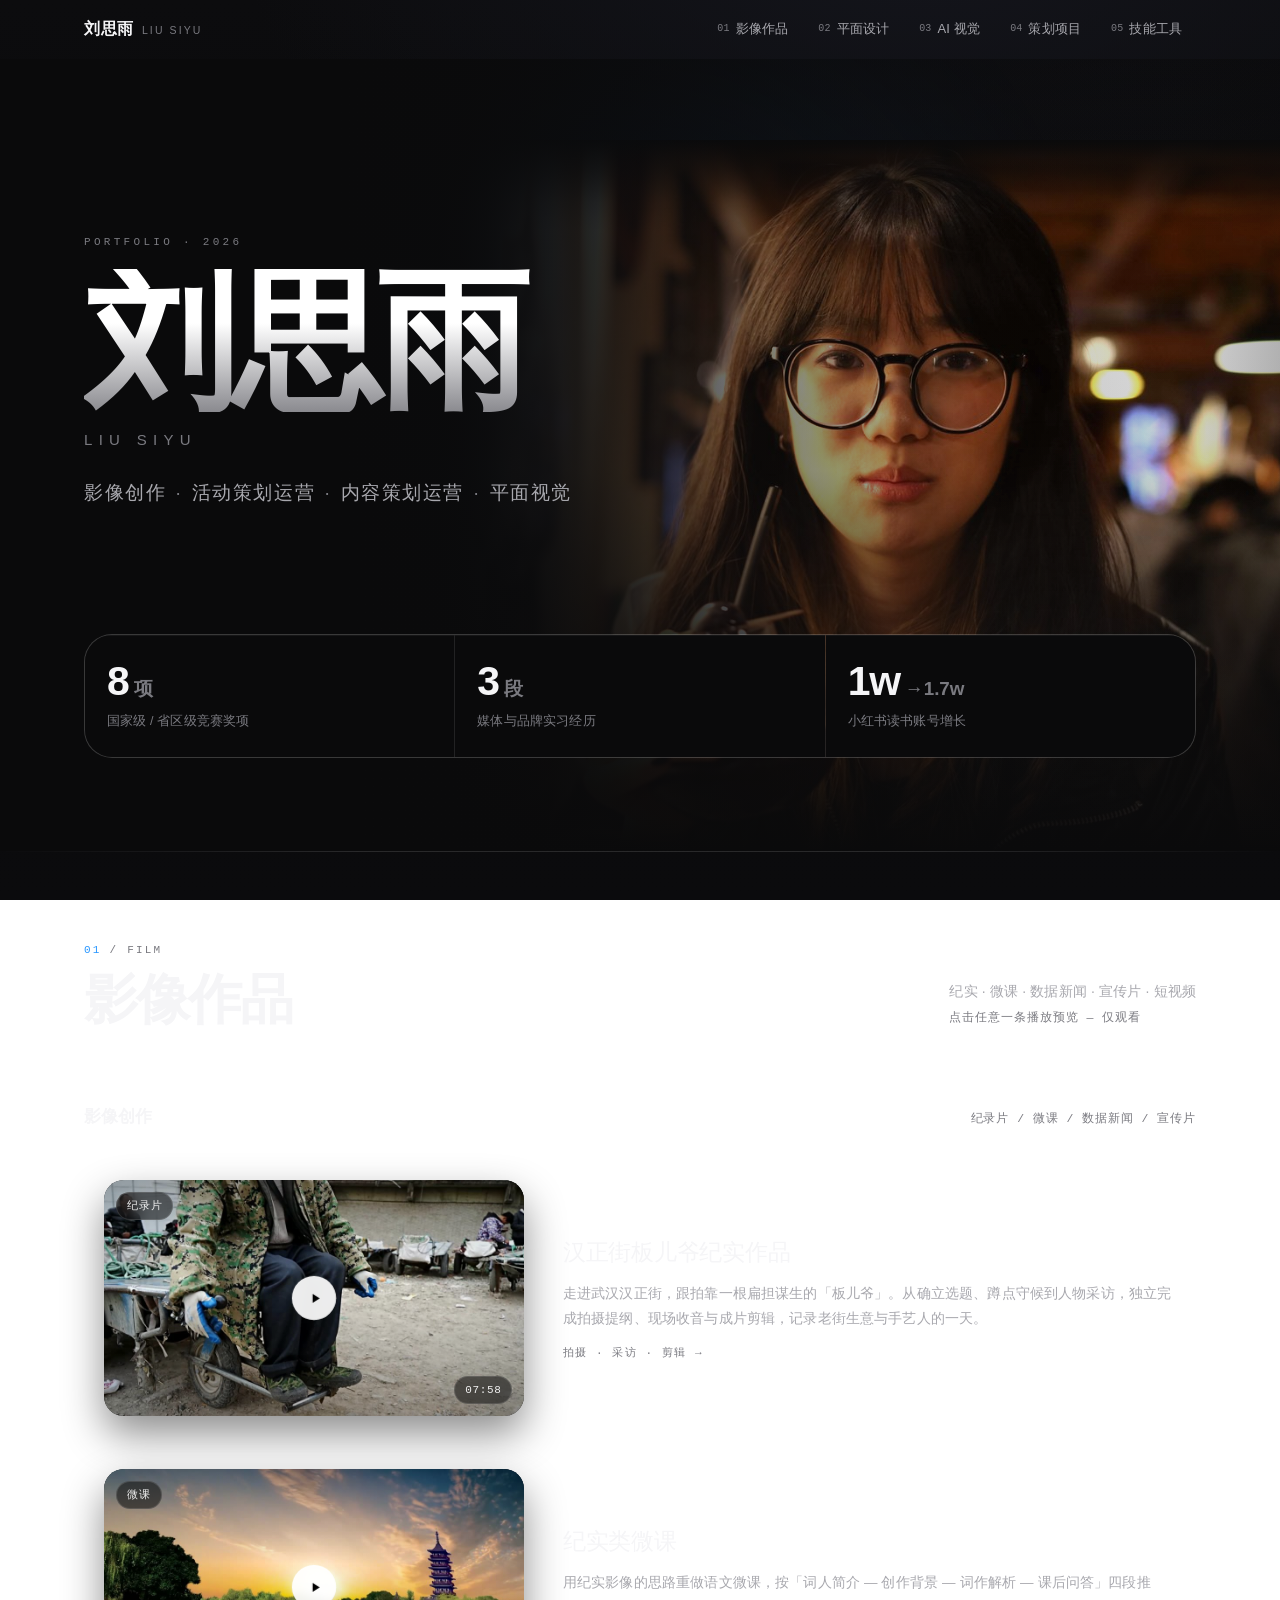
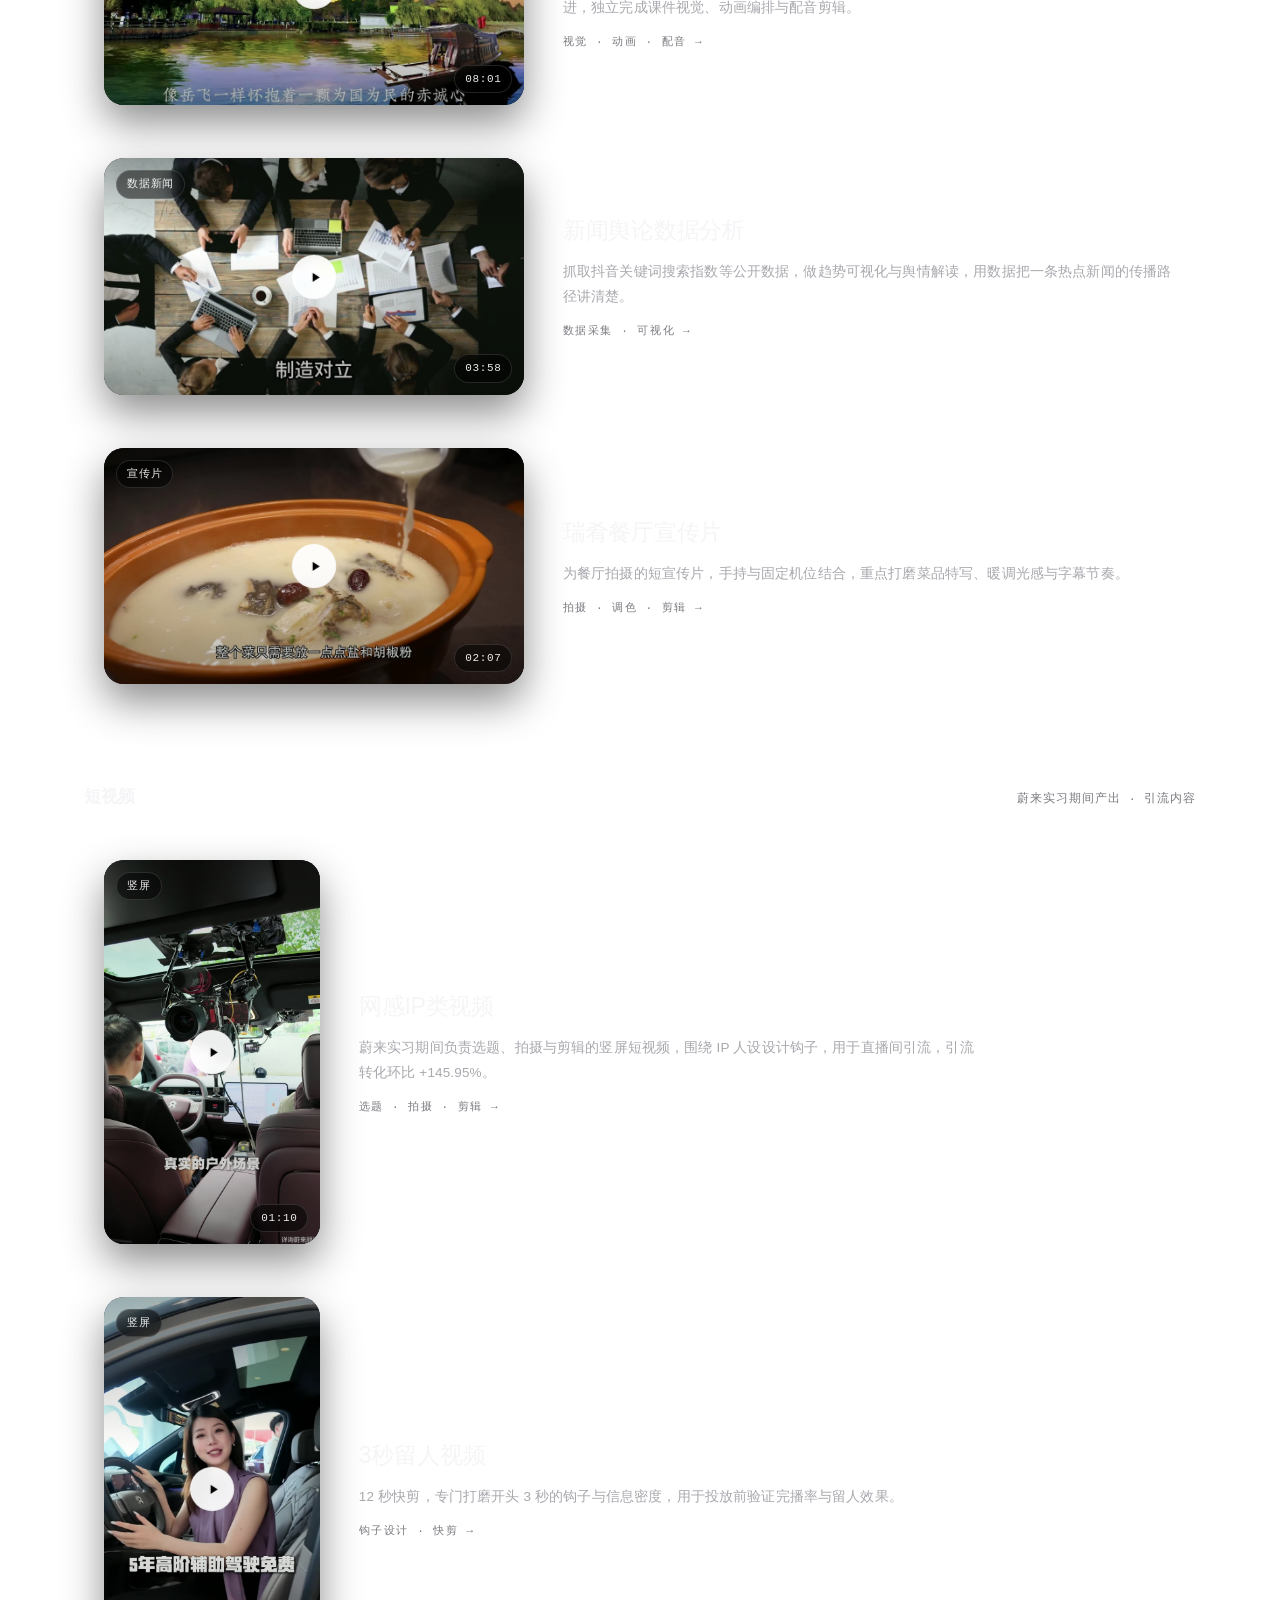
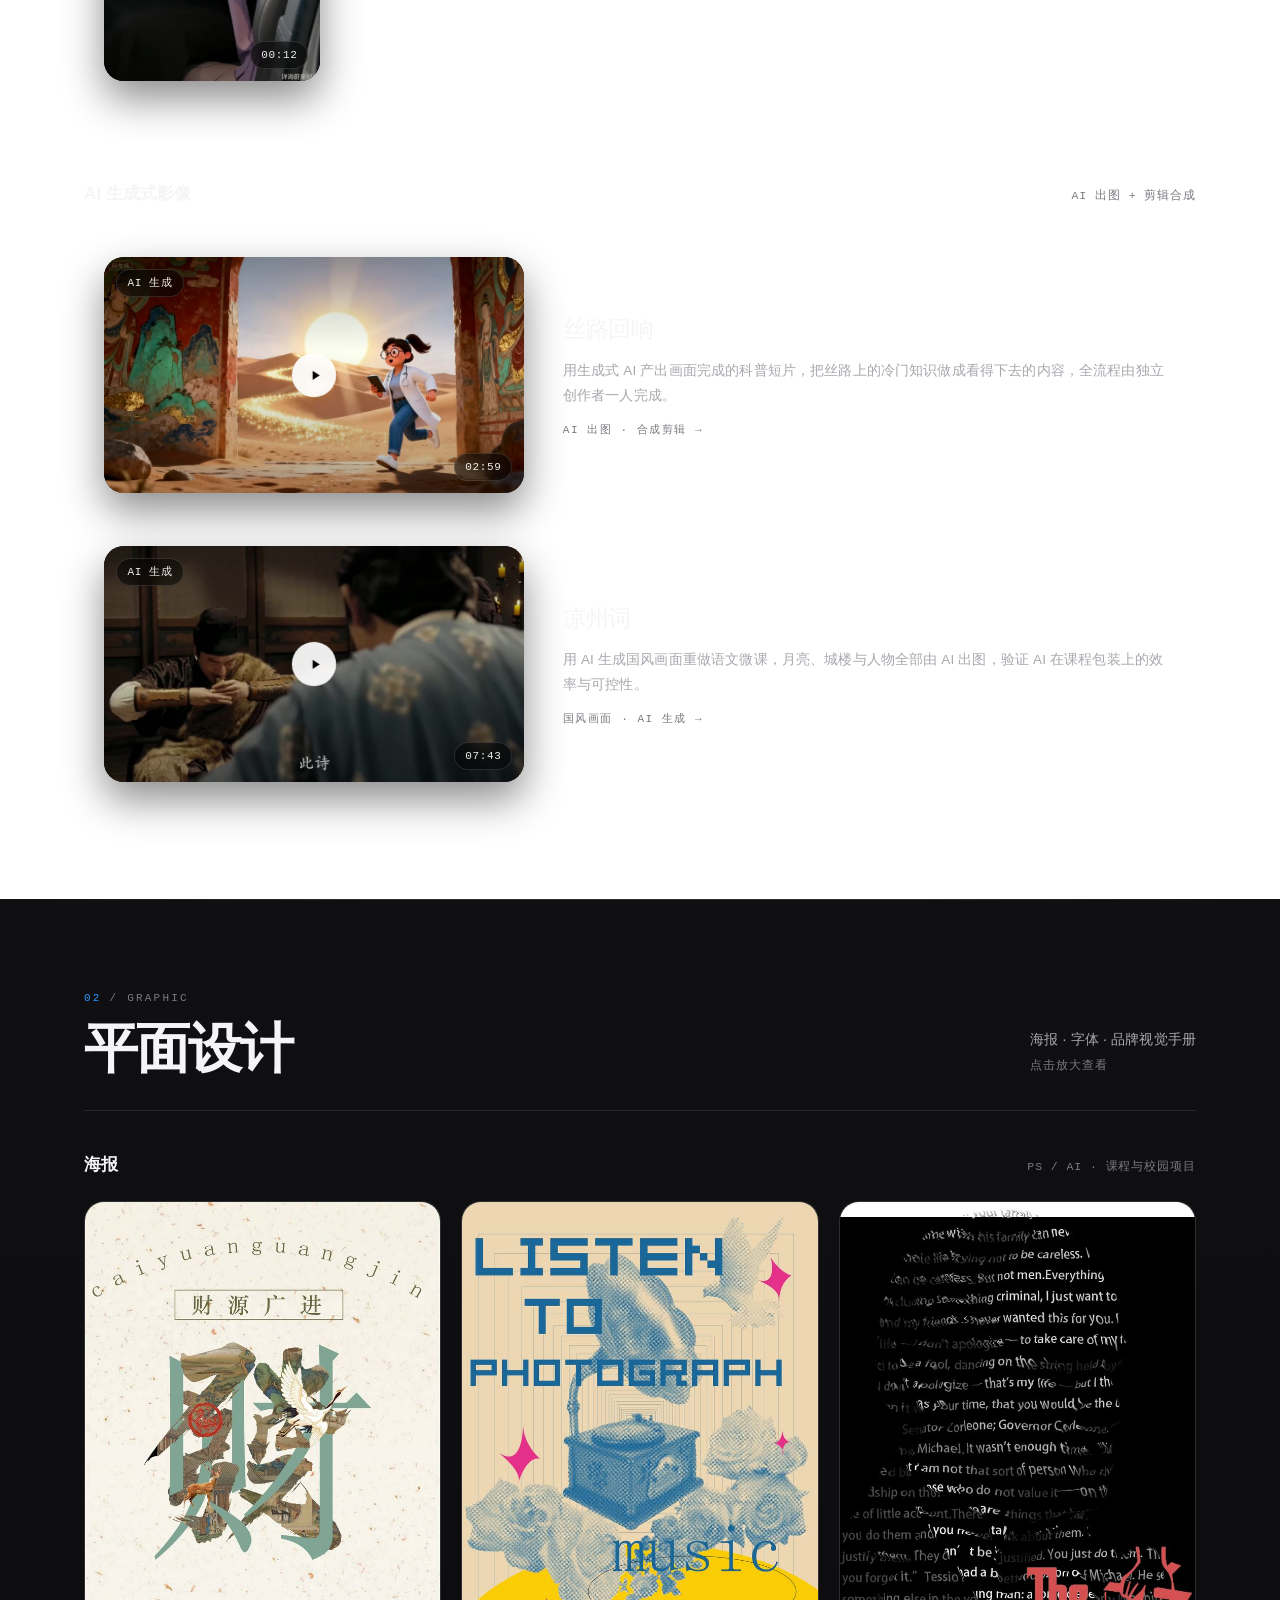
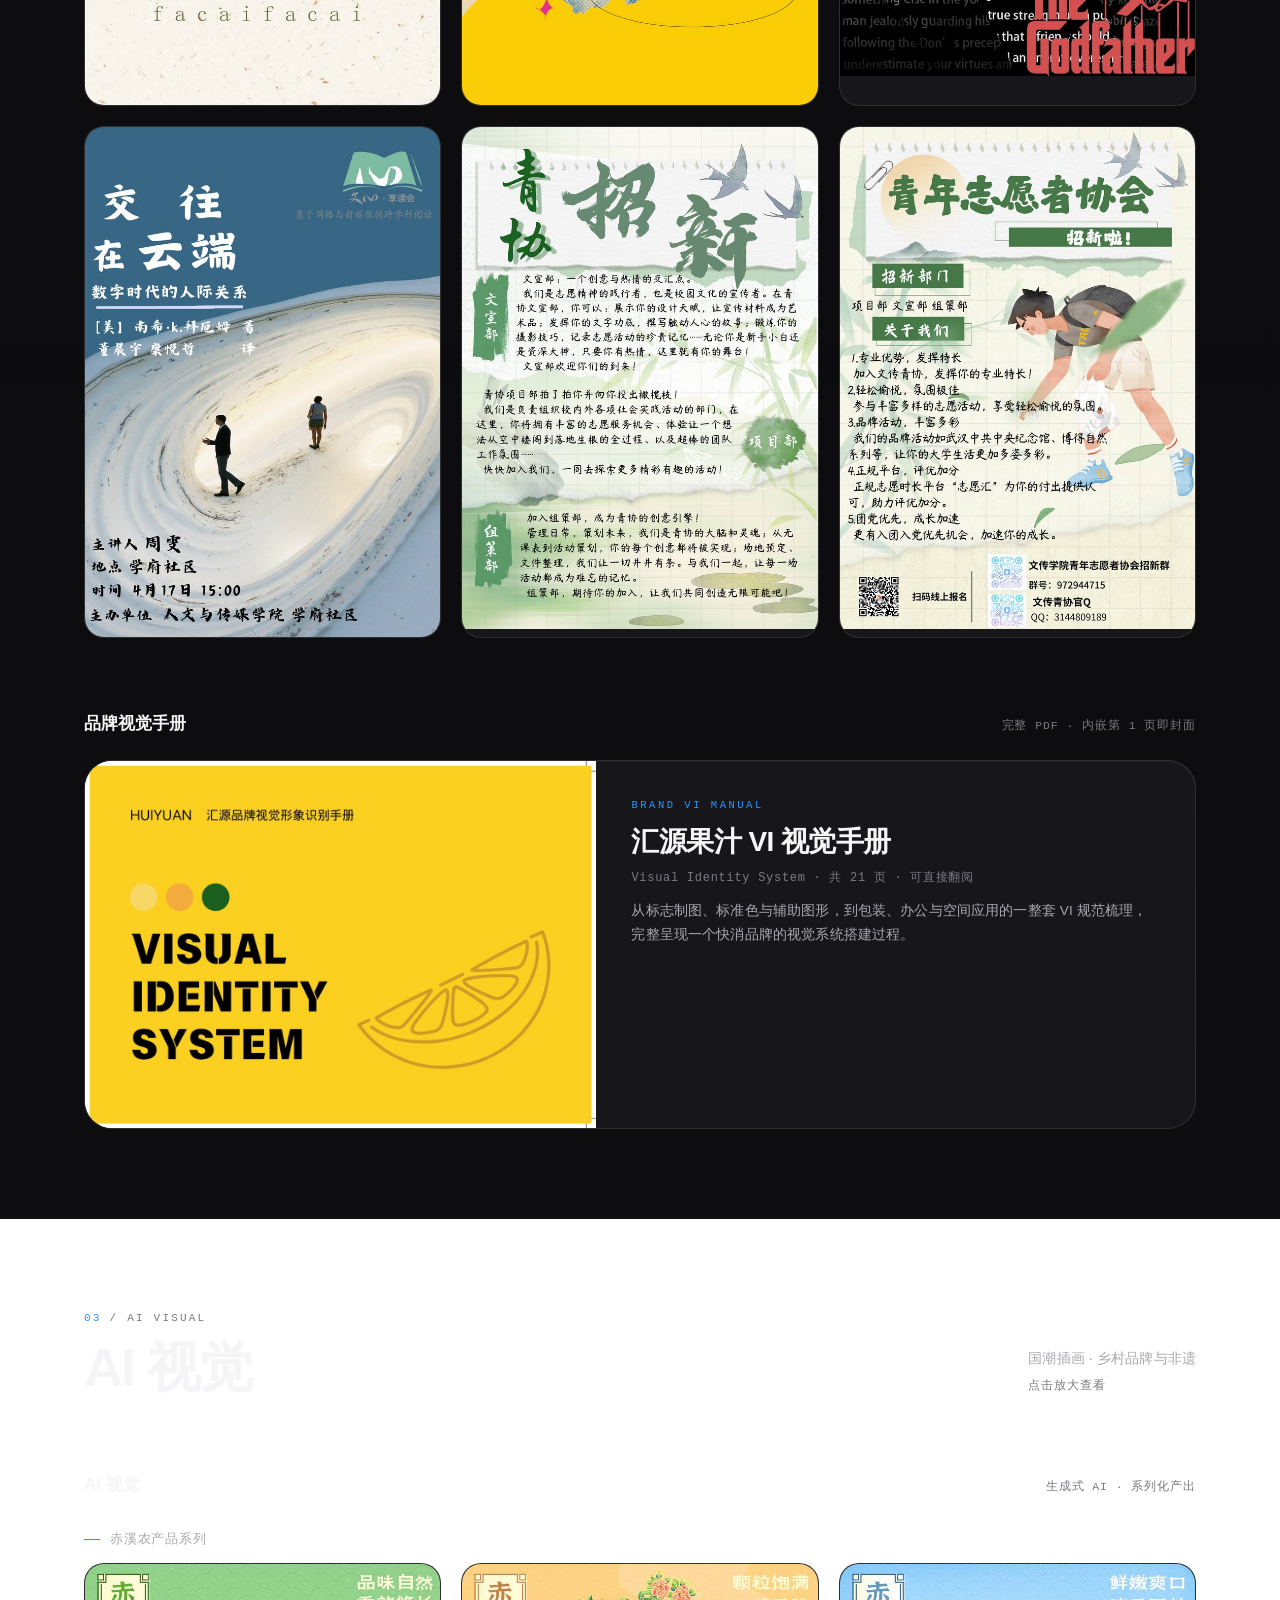
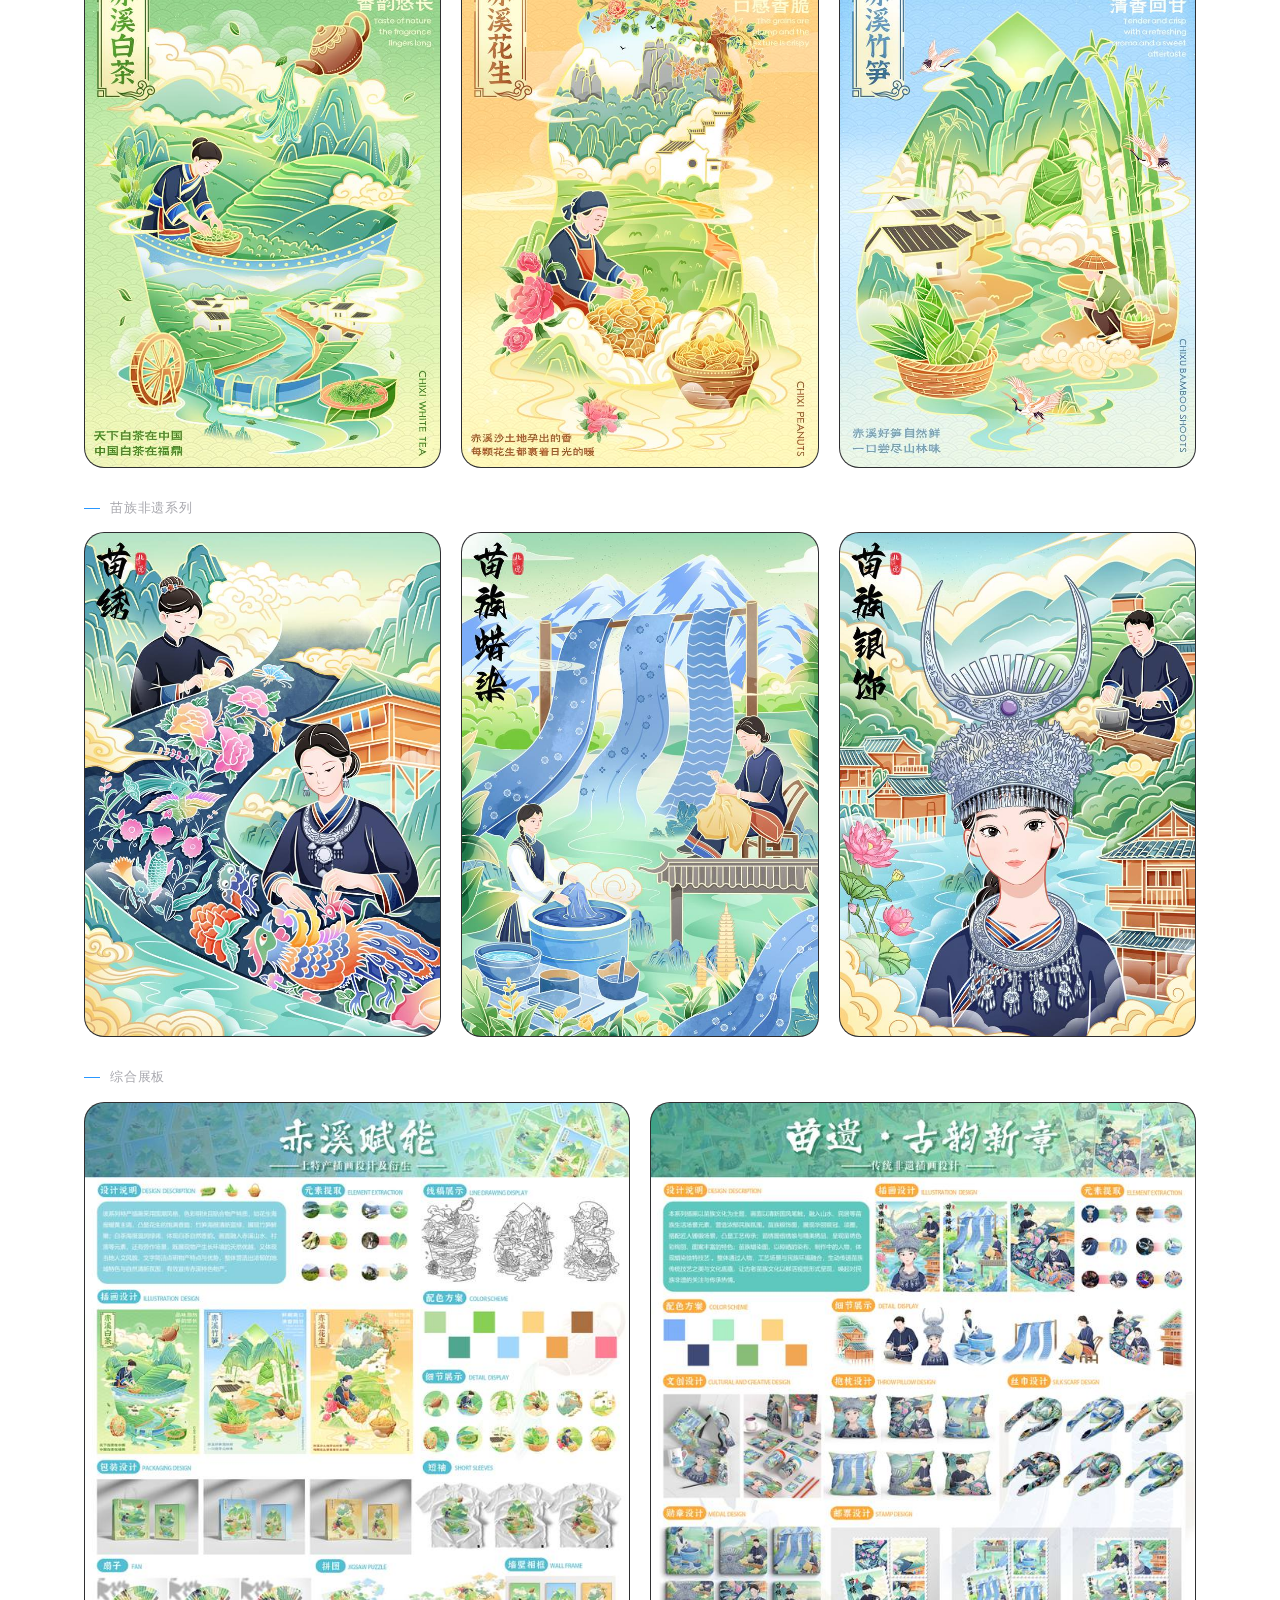
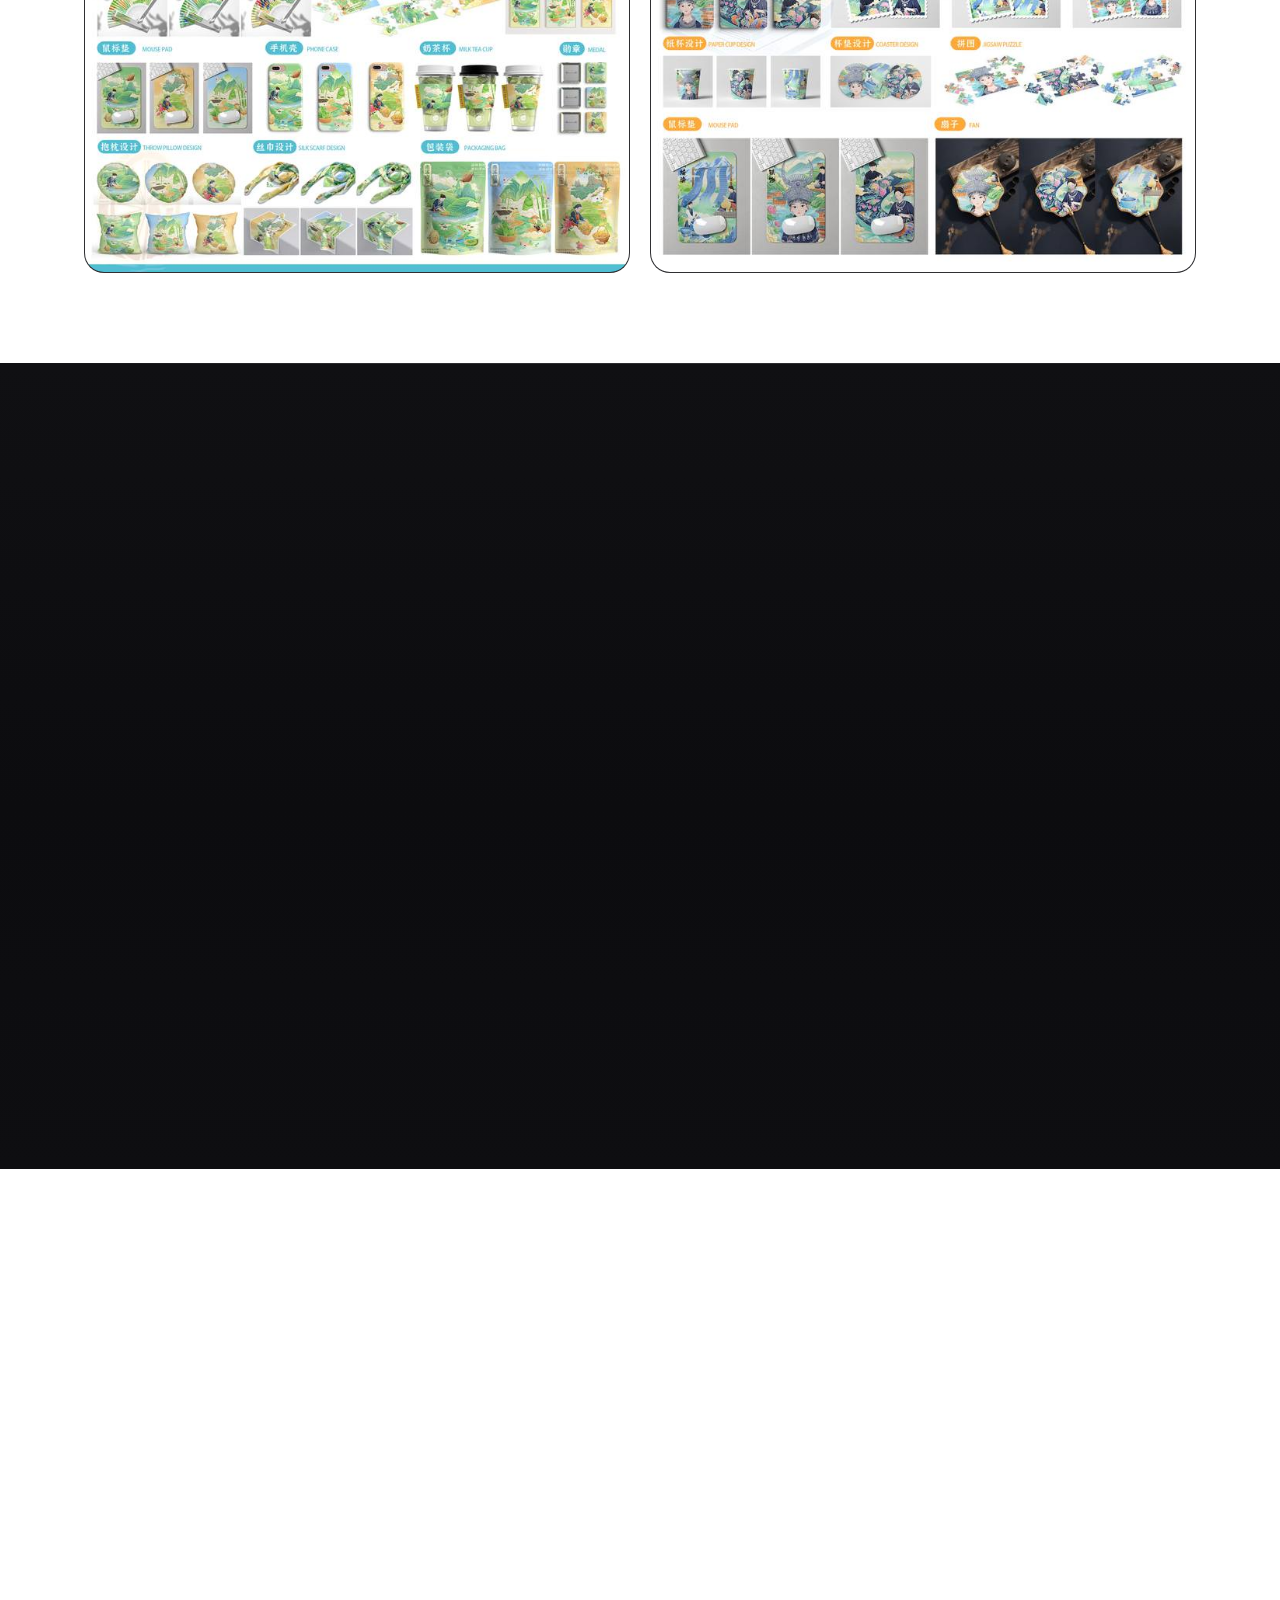
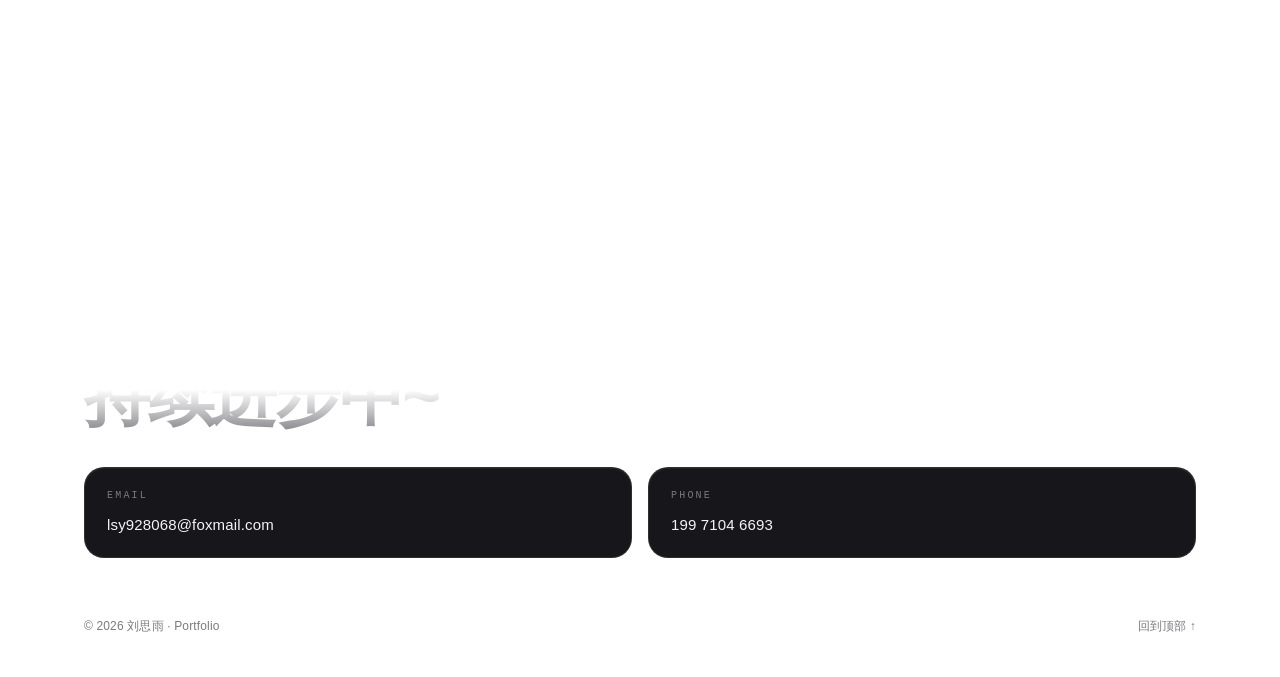
==== index.html @ c474b873 "刘思雨 · 个人作品集 v1" ====
<!DOCTYPE html>
<html lang="zh-CN">
<head>
<meta charset="UTF-8">
<meta name="viewport" content="width=device-width, initial-scale=1">
<title>刘思雨 · 个人作品集 2026</title>
<meta name="description" content="刘思雨的个人作品集 — 影像作品 / 平面设计 / AI 视觉 / 策划项目。">
<meta name="theme-color" content="#0A0A0B">
<link rel="stylesheet" href="assets/css/style.css">
</head>
<body oncontextmenu="return false;">

<!-- ══════════════ 顶部导航 ══════════════ -->
<header class="topbar" id="topbar">
  <div class="wrap topbar__in">
    <a class="brand" href="#top">
      <span class="brand__cn">刘思雨</span>
      <span class="brand__en">Liu Siyu</span>
    </a>
    <nav class="nav" id="nav">
      <a class="nav__a" href="#video"><i>01</i>影像作品</a>
      <a class="nav__a" href="#design"><i>02</i>平面设计</a>
      <a class="nav__a" href="#ai"><i>03</i>AI 视觉</a>
      <a class="nav__a" href="#project"><i>04</i>策划项目</a>
      <a class="nav__a" href="#about"><i>05</i>技能工具</a>
    </nav>
    <button class="nav-toggle" id="navToggle" aria-label="菜单">菜单</button>
    <div class="prog" id="prog"></div>
  </div>
</header>

<main id="top">

<!-- ══════════════ HERO ══════════════ -->
<section class="hero">
  <!-- 人像作为整块底层铺在右侧，左侧用黑色渐变蒙版压暗，文字压在暗部上 -->
  <div class="hero__bg" aria-hidden="true">
    <img src="assets/img/portrait.jpg" alt="" draggable="false">
  </div>
  <div class="hero__veil" aria-hidden="true"></div>

  <div class="wrap hero__inner">
    <div class="hero__txt">
      <p class="eyebrow hero__eyebrow">PORTFOLIO · 2026</p>
      <h1 class="hero__name">刘思雨</h1>
      <p class="hero__name-en">Liu Siyu</p>
      <p class="hero__role"><span>影像创作</span><span>活动策划运营</span><span>内容策划运营</span><span>平面视觉</span></p>
    </div>

    <!-- 数据条 -->
    <div class="statstrip">
      <div class="stat">
        <div class="stat__n">8<em>项</em></div>
        <div class="stat__l">国家级 / 省区级竞赛奖项</div>
      </div>
      <div class="stat">
        <div class="stat__n">3<em>段</em></div>
        <div class="stat__l">媒体与品牌实习经历</div>
      </div>
      <div class="stat">
        <div class="stat__n">1w<em>→1.7w</em></div>
        <div class="stat__l">小红书读书账号增长</div>
      </div>
    </div>
  </div>
</section>

<!-- ══════════════ 01 影像作品 ══════════════ -->
<section class="sec" id="video">
  <div class="wrap">
    <div class="sec__head rv">
      <div>
        <div class="sec__num"><b>01</b><s>/ FILM</s></div>
        <h2 class="sec__title">影像作品</h2>
      </div>
      <div>
        <p class="sec__sub">纪实 · 微课 · 数据新闻 · 宣传片 · 短视频</p>
        <p class="sec__note">点击任意一条播放预览 — 仅观看</p>
      </div>
    </div>

    <!-- 组 A：影像创作 -->
    <div class="group rv">
      <div class="group__head">
        <h3 class="group__title">影像创作</h3>
        <span class="group__meta">纪录片 / 微课 / 数据新闻 / 宣传片</span>
      </div>
      <div class="vlist">

        <article class="vrow"
          data-poster="assets/poster/hanzheng-doc.jpg"
          data-clip="assets/clip/hanzheng-doc.mp4"
          data-full="assets/full/hanzheng-doc.mp4"
          data-dur="07:58" data-kind="纪录片"
          data-title="汉正街板儿爷纪实作品"
          data-desc="走进武汉汉正街，跟拍靠一根扁担谋生的「板儿爷」。从确立选题、蹲点守候到人物采访，独立完成拍摄提纲、现场收音与成片剪辑，记录老街生意与手艺人的一天。">
          <div class="vrow__media">
            <img src="assets/poster/hanzheng-doc.jpg" alt="汉正街板儿爷纪实作品" loading="lazy" draggable="false">
            <span class="vrow__play"><svg viewBox="0 0 24 24" fill="currentColor"><path d="M8 5v14l11-7z"/></svg></span>
            <span class="vrow__kind">纪录片</span>
            <span class="vrow__dur">07:58</span>
          </div>
          <div class="vrow__body">
            <h4 class="vrow__title">汉正街板儿爷纪实作品</h4>
            <p class="vrow__desc">走进武汉汉正街，跟拍靠一根扁担谋生的「板儿爷」。从确立选题、蹲点守候到人物采访，独立完成拍摄提纲、现场收音与成片剪辑，记录老街生意与手艺人的一天。</p>
            <p class="vrow__cta">拍摄 · 采访 · 剪辑 <span class="arrow">→</span></p>
          </div>
        </article>

        <article class="vrow"
          data-poster="assets/poster/microcourse.jpg"
          data-clip="assets/clip/microcourse.mp4"
          data-full="assets/full/microcourse.mp4"
          data-dur="08:01" data-kind="微课"
          data-title="纪实类微课"
          data-desc="用纪实影像的思路重做语文微课，按「词人简介 — 创作背景 — 词作解析 — 课后问答」四段推进，独立完成课件视觉、动画编排与配音剪辑。">
          <div class="vrow__media">
            <img src="assets/poster/microcourse.jpg" alt="纪实类微课" loading="lazy" draggable="false">
            <span class="vrow__play"><svg viewBox="0 0 24 24" fill="currentColor"><path d="M8 5v14l11-7z"/></svg></span>
            <span class="vrow__kind">微课</span>
            <span class="vrow__dur">08:01</span>
          </div>
          <div class="vrow__body">
            <h4 class="vrow__title">纪实类微课</h4>
            <p class="vrow__desc">用纪实影像的思路重做语文微课，按「词人简介 — 创作背景 — 词作解析 — 课后问答」四段推进，独立完成课件视觉、动画编排与配音剪辑。</p>
            <p class="vrow__cta">视觉 · 动画 · 配音 <span class="arrow">→</span></p>
          </div>
        </article>

        <article class="vrow"
          data-poster="assets/poster/news-data.jpg"
          data-clip="assets/clip/news-data.mp4"
          data-full="assets/full/news-data.mp4"
          data-dur="03:58" data-kind="数据新闻"
          data-title="新闻舆论数据分析"
          data-desc="抓取抖音关键词搜索指数等公开数据，做趋势可视化与舆情解读，用数据把一条热点新闻的传播路径讲清楚。">
          <div class="vrow__media">
            <img src="assets/poster/news-data.jpg" alt="新闻舆论数据分析" loading="lazy" draggable="false">
            <span class="vrow__play"><svg viewBox="0 0 24 24" fill="currentColor"><path d="M8 5v14l11-7z"/></svg></span>
            <span class="vrow__kind">数据新闻</span>
            <span class="vrow__dur">03:58</span>
          </div>
          <div class="vrow__body">
            <h4 class="vrow__title">新闻舆论数据分析</h4>
            <p class="vrow__desc">抓取抖音关键词搜索指数等公开数据，做趋势可视化与舆情解读，用数据把一条热点新闻的传播路径讲清楚。</p>
            <p class="vrow__cta">数据采集 · 可视化 <span class="arrow">→</span></p>
          </div>
        </article>

        <article class="vrow"
          data-poster="assets/poster/wechat-clip.jpg"
          data-clip="assets/clip/wechat-clip.mp4"
          data-full="assets/full/wechat-clip.mp4"
          data-dur="02:07" data-kind="宣传片"
          data-title="瑞肴餐厅宣传片"
          data-desc="为餐厅拍摄的短宣传片，手持与固定机位结合，重点打磨菜品特写、暖调光感与字幕节奏。">
          <div class="vrow__media">
            <img src="assets/poster/wechat-clip.jpg" alt="瑞肴餐厅宣传片" loading="lazy" draggable="false">
            <span class="vrow__play"><svg viewBox="0 0 24 24" fill="currentColor"><path d="M8 5v14l11-7z"/></svg></span>
            <span class="vrow__kind">宣传片</span>
            <span class="vrow__dur">02:07</span>
          </div>
          <div class="vrow__body">
            <h4 class="vrow__title">瑞肴餐厅宣传片</h4>
            <p class="vrow__desc">为餐厅拍摄的短宣传片，手持与固定机位结合，重点打磨菜品特写、暖调光感与字幕节奏。</p>
            <p class="vrow__cta">拍摄 · 调色 · 剪辑 <span class="arrow">→</span></p>
          </div>
        </article>

      </div>
    </div>

    <!-- 组 B：短视频 -->
    <div class="group rv">
      <div class="group__head">
        <h3 class="group__title">短视频</h3>
        <span class="group__meta">蔚来实习期间产出 · 引流内容</span>
      </div>
      <div class="vlist">

        <article class="vrow vrow--vert"
          data-poster="assets/poster/vclip-long.jpg"
          data-clip="assets/clip/vclip-long.mp4"
          data-full="assets/full/vclip-long.mp4"
          data-dur="01:10" data-kind="竖屏"
          data-title="网感IP类视频"
          data-desc="蔚来实习期间负责选题、拍摄与剪辑的竖屏短视频，围绕 IP 人设设计钩子，用于直播间引流，引流转化环比 +145.95%。">
          <div class="vrow__media">
            <img src="assets/poster/vclip-long.jpg" alt="网感IP类视频" loading="lazy" draggable="false">
            <span class="vrow__play"><svg viewBox="0 0 24 24" fill="currentColor"><path d="M8 5v14l11-7z"/></svg></span>
            <span class="vrow__kind">竖屏</span>
            <span class="vrow__dur">01:10</span>
          </div>
          <div class="vrow__body">
            <h4 class="vrow__title">网感IP类视频</h4>
            <p class="vrow__desc">蔚来实习期间负责选题、拍摄与剪辑的竖屏短视频，围绕 IP 人设设计钩子，用于直播间引流，引流转化环比 +145.95%。</p>
            <p class="vrow__cta">选题 · 拍摄 · 剪辑 <span class="arrow">→</span></p>
          </div>
        </article>

        <article class="vrow vrow--vert"
          data-poster="assets/poster/vclip-short.jpg"
          data-clip="assets/clip/vclip-short.mp4"
          data-full="assets/full/vclip-short.mp4"
          data-dur="00:12" data-kind="竖屏"
          data-title="3秒留人视频"
          data-desc="12 秒快剪，专门打磨开头 3 秒的钩子与信息密度，用于投放前验证完播率与留人效果。">
          <div class="vrow__media">
            <img src="assets/poster/vclip-short.jpg" alt="3秒留人视频" loading="lazy" draggable="false">
            <span class="vrow__play"><svg viewBox="0 0 24 24" fill="currentColor"><path d="M8 5v14l11-7z"/></svg></span>
            <span class="vrow__kind">竖屏</span>
            <span class="vrow__dur">00:12</span>
          </div>
          <div class="vrow__body">
            <h4 class="vrow__title">3秒留人视频</h4>
            <p class="vrow__desc">12 秒快剪，专门打磨开头 3 秒的钩子与信息密度，用于投放前验证完播率与留人效果。</p>
            <p class="vrow__cta">钩子设计 · 快剪 <span class="arrow">→</span></p>
          </div>
        </article>

      </div>
    </div>

    <!-- 组 C：AI 生成式影像 -->
    <div class="group rv">
      <div class="group__head">
        <h3 class="group__title">AI 生成式影像</h3>
        <span class="group__meta">AI 出图 + 剪辑合成</span>
      </div>
      <div class="vlist">

        <article class="vrow"
          data-poster="assets/poster/ai-shortvideo.jpg"
          data-clip="assets/clip/ai-shortvideo.mp4"
          data-full="assets/full/ai-shortvideo.mp4"
          data-dur="02:59" data-kind="AI 生成"
          data-title="丝路回响"
          data-desc="用生成式 AI 产出画面完成的科普短片，把丝路上的冷门知识做成看得下去的内容，全流程由独立创作者一人完成。">
          <div class="vrow__media">
            <img src="assets/poster/ai-shortvideo.jpg" alt="丝路回响" loading="lazy" draggable="false">
            <span class="vrow__play"><svg viewBox="0 0 24 24" fill="currentColor"><path d="M8 5v14l11-7z"/></svg></span>
            <span class="vrow__kind">AI 生成</span>
            <span class="vrow__dur">02:59</span>
          </div>
          <div class="vrow__body">
            <h4 class="vrow__title">丝路回响</h4>
            <p class="vrow__desc">用生成式 AI 产出画面完成的科普短片，把丝路上的冷门知识做成看得下去的内容，全流程由独立创作者一人完成。</p>
            <p class="vrow__cta">AI 出图 · 合成剪辑 <span class="arrow">→</span></p>
          </div>
        </article>

        <article class="vrow"
          data-poster="assets/poster/ai-microcourse.jpg"
          data-clip="assets/clip/ai-microcourse.mp4"
          data-full="assets/full/ai-microcourse.mp4"
          data-dur="07:43" data-kind="AI 生成"
          data-title="凉州词"
          data-desc="用 AI 生成国风画面重做语文微课，月亮、城楼与人物全部由 AI 出图，验证 AI 在课程包装上的效率与可控性。">
          <div class="vrow__media">
            <img src="assets/poster/ai-microcourse.jpg" alt="凉州词" loading="lazy" draggable="false">
            <span class="vrow__play"><svg viewBox="0 0 24 24" fill="currentColor"><path d="M8 5v14l11-7z"/></svg></span>
            <span class="vrow__kind">AI 生成</span>
            <span class="vrow__dur">07:43</span>
          </div>
          <div class="vrow__body">
            <h4 class="vrow__title">凉州词</h4>
            <p class="vrow__desc">用 AI 生成国风画面重做语文微课，月亮、城楼与人物全部由 AI 出图，验证 AI 在课程包装上的效率与可控性。</p>
            <p class="vrow__cta">国风画面 · AI 生成 <span class="arrow">→</span></p>
          </div>
        </article>

      </div>
    </div>
  </div>
</section>

<!-- ══════════════ 02 平面设计 ══════════════ -->
<section class="sec sec--tint" id="design">
  <div class="wrap">
    <div class="sec__head rv">
      <div>
        <div class="sec__num"><b>02</b><s>/ GRAPHIC</s></div>
        <h2 class="sec__title">平面设计</h2>
      </div>
      <div>
        <p class="sec__sub">海报 · 字体 · 品牌视觉手册</p>
        <p class="sec__note">点击放大查看</p>
      </div>
    </div>

    <div class="group rv">
      <div class="group__head">
        <h3 class="group__title">海报</h3>
        <span class="group__meta">PS / AI · 课程与校园项目</span>
      </div>
      <div class="gal" data-gallery="design">
        <div class="gal__item" data-src="assets/img/design/fortune.jpg" data-title="《财源广进》国潮字体海报" data-note="字为主体的国潮海报，金属质感字形 + 拼音注音排版">
          <figure>
            <img src="assets/img/design/thumb/fortune.jpg" alt="财源广进海报" loading="lazy" draggable="false">
            <figcaption><h4>《财源广进》国潮字体</h4><p>字体设计</p></figcaption>
          </figure>
        </div>
        <div class="gal__item" data-src="assets/img/design/gramophone.jpg" data-title="LISTEN TO PHOTOGRAPH" data-note="复古撞色拼贴海报，留声机与像素字体">
          <figure>
            <img src="assets/img/design/thumb/gramophone.jpg" alt="留声机海报" loading="lazy" draggable="false">
            <figcaption><h4>Listen to Photograph</h4><p>拼贴海报</p></figcaption>
          </figure>
        </div>
        <div class="gal__item" data-src="assets/img/design/godfather.jpg" data-title="The Godfather 文字海报" data-note="用台词文本铺满画面做密度，标题用红色艺术字收口">
          <figure>
            <img src="assets/img/design/thumb/godfather.jpg" alt="教父海报" loading="lazy" draggable="false">
            <figcaption><h4>The Godfather</h4><p>电影海报</p></figcaption>
          </figure>
        </div>
        <div class="gal__item" data-src="assets/img/design/reading-club.jpg" data-title="「交往在云端」读书会海报" data-note="苍山讲堂读书会主视觉，扁平插画风">
          <figure>
            <img src="assets/img/design/thumb/reading-club.jpg" alt="读书会海报" loading="lazy" draggable="false">
            <figcaption><h4>交往在云端 · 读书会</h4><p>活动主视觉</p></figcaption>
          </figure>
        </div>
        <div class="gal__item" data-src="assets/img/design/qingxie-recruit-1.jpg" data-title="青协招新海报 01" data-note="院青年志愿者协会招新，清新手绘风">
          <figure>
            <img src="assets/img/design/thumb/qingxie-recruit-1.jpg" alt="青协招新海报1" loading="lazy" draggable="false">
            <figcaption><h4>青协招新 · 01</h4><p>校园招新</p></figcaption>
          </figure>
        </div>
        <div class="gal__item" data-src="assets/img/design/qingxie-recruit-2.jpg" data-title="青协招新海报 02" data-note="含招新流程、二维码与联系方式的落地版本">
          <figure>
            <img src="assets/img/design/thumb/qingxie-recruit-2.jpg" alt="青协招新海报2" loading="lazy" draggable="false">
            <figcaption><h4>青协招新 · 02</h4><p>校园招新</p></figcaption>
          </figure>
        </div>
      </div>
    </div>

    <div class="group rv">
      <div class="group__head">
        <h3 class="group__title">品牌视觉手册</h3>
        <span class="group__meta">完整 PDF · 内嵌第 1 页即封面</span>
      </div>
      <div class="docgrid">
        <article class="doccard">
          <div class="doccard__cover">
            <object data="assets/doc/huiyuan-vi.pdf#page=1&view=FitH&toolbar=0&navpanes=0&scrollbar=0&statusbar=0&messages=0"
                    type="application/pdf" aria-label="汇源果汁 VI 视觉手册">
              <img src="assets/img/doc/huiyuan-cover.jpg" alt="汇源果汁 VI 视觉手册封面" loading="lazy" draggable="false">
            </object>
          </div>
          <div class="doccard__body">
            <span class="doccard__kicker">Brand VI Manual</span>
            <h4 class="doccard__title">汇源果汁 VI 视觉手册</h4>
            <p class="doccard__sub">Visual Identity System · 共 21 页 · 可直接翻阅</p>
            <p class="doccard__txt">从标志制图、标准色与辅助图形，到包装、办公与空间应用的一整套 VI 规范梳理，完整呈现一个快消品牌的视觉系统搭建过程。</p>
          </div>
        </article>
      </div>
    </div>
  </div>
</section>

<!-- ══════════════ 03 AI 视觉 ══════════════ -->
<section class="sec" id="ai">
  <div class="wrap">
    <div class="sec__head rv">
      <div>
        <div class="sec__num"><b>03</b><s>/ AI VISUAL</s></div>
        <h2 class="sec__title">AI 视觉</h2>
      </div>
      <div>
        <p class="sec__sub">国潮插画 · 乡村品牌与非遗</p>
        <p class="sec__note">点击放大查看</p>
      </div>
    </div>

    <div class="group rv">
      <div class="group__head">
        <h3 class="group__title">AI 视觉</h3>
        <span class="group__meta">生成式 AI · 系列化产出</span>
      </div>

      <p class="sublabel">赤溪农产品系列</p>
      <div class="gal" data-gallery="chixi">
        <div class="gal__item" data-src="assets/img/ai/white-tea.jpg" data-title="赤溪白茶" data-note="「品味自然 香韵悠长」— 大碗形茶山构图，国潮插画风">
          <figure><img src="assets/img/ai/thumb/white-tea.jpg" alt="赤溪白茶" loading="lazy" draggable="false">
            <figcaption><h4>赤溪白茶</h4><p>农产品海报</p></figcaption></figure>
        </div>
        <div class="gal__item" data-src="assets/img/ai/peanut.jpg" data-title="赤溪花生" data-note="「纯天然生长 香脆可口」— 畲族女性田间采收场景">
          <figure><img src="assets/img/ai/thumb/peanut.jpg" alt="赤溪花生" loading="lazy" draggable="false">
            <figcaption><h4>赤溪花生</h4><p>农产品海报</p></figcaption></figure>
        </div>
        <div class="gal__item" data-src="assets/img/ai/bamboo-shoot.jpg" data-title="赤溪竹笋" data-note="「鲜嫩爽口 清香四溢」— 竹笋山形构图，含村落与光伏元素">
          <figure><img src="assets/img/ai/thumb/bamboo-shoot.jpg" alt="赤溪竹笋" loading="lazy" draggable="false">
            <figcaption><h4>赤溪竹笋</h4><p>农产品海报</p></figcaption></figure>
        </div>
      </div>

      <p class="sublabel">苗族非遗系列</p>
      <div class="gal" data-gallery="miao">
        <div class="gal__item" data-src="assets/img/ai/miao-embroidery.jpg" data-title="苗绣" data-note="两位苗族绣娘与五彩凤凰，青绿山峦背景">
          <figure><img src="assets/img/ai/thumb/miao-embroidery.jpg" alt="苗绣" loading="lazy" draggable="false">
            <figcaption><h4>苗绣</h4><p>非遗插画</p></figcaption></figure>
        </div>
        <div class="gal__item" data-src="assets/img/ai/miao-batik.jpg" data-title="苗族蜡染" data-note="山坡晾晒的蓝白蜡染长布，染缸边的劳作场景">
          <figure><img src="assets/img/ai/thumb/miao-batik.jpg" alt="苗族蜡染" loading="lazy" draggable="false">
            <figcaption><h4>苗族蜡染</h4><p>非遗插画</p></figcaption></figure>
        </div>
        <div class="gal__item" data-src="assets/img/ai/miao-silver.jpg" data-title="苗族银饰" data-note="戴银角头饰的苗族少女肖像，旁有打银工匠与吊脚楼">
          <figure><img src="assets/img/ai/thumb/miao-silver.jpg" alt="苗族银饰" loading="lazy" draggable="false">
            <figcaption><h4>苗族银饰</h4><p>非遗插画</p></figcaption></figure>
        </div>
      </div>

      <p class="sublabel">综合展板</p>
      <div class="gal gal--2" data-gallery="board">
        <div class="gal__item" data-src="assets/img/ai/exhibition-board.jpg" data-title="赤溪赋 · 作品展板" data-note="网格化陈列插画小图、色板与设计说明">
          <figure><img src="assets/img/ai/thumb/exhibition-board.jpg" alt="赤溪赋展板" loading="lazy" draggable="false">
            <figcaption><h4>赤溪赋 · 展板</h4><p>作品排版</p></figcaption></figure>
        </div>
        <div class="gal__item" data-src="assets/img/ai/artboard-1.jpg" data-title="苗遗 · 古韵新语 展板" data-note="非遗系列的作品汇总与色彩体系呈现">
          <figure><img src="assets/img/ai/thumb/artboard-1.jpg" alt="苗遗展板" loading="lazy" draggable="false">
            <figcaption><h4>苗遗 · 古韵新语</h4><p>作品排版</p></figcaption></figure>
        </div>
      </div>
    </div>
  </div>
</section>

<!-- ══════════════ 04 策划项目 ══════════════ -->
<section class="sec sec--tint" id="project">
  <div class="wrap">
    <div class="sec__head rv">
      <div>
        <div class="sec__num"><b>04</b><s>/ PROJECT</s></div>
        <h2 class="sec__title">策划项目</h2>
      </div>
      <div>
        <p class="sec__sub">自主策划项目 · 从 IP 到「设计—生产—宣发—销售」闭环</p>
        <p class="sec__note">含完整创业计划书</p>
      </div>
    </div>

    <div class="feature rv">
      <div class="feature__cover">
        <img src="assets/img/project/qingyue-cover.jpg" alt="轻悦文创工作坊 产品与视觉" loading="lazy" draggable="false">
      </div>

      <div class="feature__body">
        <p class="feature__kicker">Independent Project · 2025</p>
        <h3 class="feature__title">自主策划项目 ·「轻悦文创工作坊」校园文创</h3>
        <p class="feature__en">Qingyue Campus Creative Workshop</p>
        <p class="feature__txt">
          以校园文化 IP 运营为核心的创业计划。把校训精神、地标建筑与校园故事转译成可消费的文创产品，
          并依托校企合作的服装产业园区打通「设计—生产—宣发—销售」闭环。
        </p>
        <ul class="feature__list">
          <li><b>我的角色</b><span>主导产品视觉体系、IP 形象设计与用户体验优化</span></li>
          <li><b>核心 IP</b><span>「拓荒牛」— 呼应校园精神，贯穿服饰 / 生活用品 / 礼品三条产品线</span></li>
          <li><b>落地资源</b><span>国利华通服装产业园区供应链支持，解决小批量定制的成本与品控</span></li>
          <li><b>市场判断</b><span>本校 + 周边 3–5 所院校约 8 万学生；Z 世代情绪消费月均支出 949 元</span></li>
        </ul>
      </div>
    </div>
  </div>
</section>

<!-- ══════════════ 05 技能与工具 ══════════════ -->
<section class="sec" id="about">
  <div class="wrap">
    <div class="sec__head rv">
      <div>
        <div class="sec__num"><b>05</b><s>/ SKILLS</s></div>
        <h2 class="sec__title">技能与工具</h2>
      </div>
      <div>
        <p class="sec__sub">数据分析 · AI · 专业能力</p>
        <p class="sec__note">2027 届 · 开放实习与校招机会</p>
      </div>
    </div>

    <div class="skills rv">
      <h4>数据分析</h4>
      <div class="chips">
        <span>MySQL（多表关联、聚合统计、子查询、RANK窗口函数）</span>
        <span>Excel（数据透视表、VLOOKUP）</span>
      </div>
    </div>

    <div class="skills rv">
      <h4>AI</h4>
      <div class="chips">
        <span>ChatGPT</span><span>WorkBuddy</span><span>CODEX</span><span>Midjourney</span><span>即梦</span><span>豆包</span>
      </div>
    </div>

    <div class="skills rv">
      <h4>专业能力</h4>
      <div class="chips">
        <span>相机</span><span>云台</span><span>无人机</span><span>Premiere Pro</span><span>剪映</span><span>Photoshop</span>
      </div>
    </div>
  </div>
</section>

<!-- ══════════════ 联系 ══════════════ -->
<section class="contact" id="contact">
  <div class="wrap">
    <h2>持续进步中~</h2>
    <div class="contact__grid">
      <div class="contact__cell">
        <span>Email</span>
        <a href="mailto:lsy928068@foxmail.com">lsy928068@foxmail.com</a>
      </div>
      <div class="contact__cell">
        <span>Phone</span>
        <a href="tel:19971046693">199 7104 6693</a>
      </div>
    </div>
    <div class="foot">
      <span>© 2026 刘思雨 · Portfolio</span>
      <a href="#top">回到顶部 <span class="arrow">↑</span></a>
    </div>
  </div>
</section>

</main>

<!-- ══════════════ 灯箱 ══════════════ -->
<div class="lb" id="lb" role="dialog" aria-modal="true" aria-label="作品预览">
  <div class="lb__bar">
    <span class="lb__idx" id="lbIdx"></span>
    <button class="lb__close" id="lbClose" aria-label="关闭">×</button>
  </div>
  <button class="lb__nav lb__nav--prev" id="lbPrev" aria-label="上一张">‹</button>
  <button class="lb__nav lb__nav--next" id="lbNext" aria-label="下一张">›</button>
  <div class="lb__stage" id="lbStage"></div>
  <div class="lb__cap" id="lbCap"></div>
</div>

<script src="assets/js/main.js"></script>
</body>
</html>
---- assets/css/style.css ----
/* ==========================================================================
   刘思雨 · 个人作品集
   深色 Apple 式极简 — 纯黑底 / 大圆角 / 毛玻璃 / 光标跟随高光
   ========================================================================== */

/* ---------- 1. 设计令牌 ---------- */
:root {
  --bg:        #0A0A0B;
  --bg-2:      #101013;
  --bg-3:      #16161A;
  --surface:   #17171B;
  --surface-2: #202026;

  --text:      #F5F5F7;
  --text-2:    #A8A8AE;
  --text-3:    #7A7A80;

  --line:      rgba(255,255,255,.10);
  --line-2:    rgba(255,255,255,.20);

  --blue:      #2997FF;
  --blue-dim:  rgba(41,151,255,.16);

  --r-lg:      28px;
  --r:         20px;
  --r-pill:    999px;

  --pad:  clamp(20px, 5vw, 72px);
  --maxw: 1240px;
  --ease: cubic-bezier(.22, .61, .36, 1);

  --font: -apple-system, BlinkMacSystemFont, "SF Pro Display", "SF Pro Text",
          "PingFang SC", "HarmonyOS Sans SC", "Microsoft YaHei",
          "Helvetica Neue", Helvetica, Arial, sans-serif;
  --mono: "SF Mono", ui-monospace, "JetBrains Mono", Menlo, Consolas, monospace;
}

/* ---------- 2. 基础 ---------- */
* { box-sizing: border-box; }
html { scroll-behavior: smooth; -webkit-text-size-adjust: 100%; }
body {
  margin: 0;
  background:
    radial-gradient(1100px 620px at 72% -8%, #14151C 0%, rgba(20,21,28,0) 62%),
    linear-gradient(180deg, #0C0C0E 0%, #0A0A0B 42%, #0B0B0D 100%);
  background-attachment: fixed;
  color: var(--text);
  font-family: var(--font);
  font-size: 15px;
  line-height: 1.65;
  letter-spacing: .01em;
  -webkit-font-smoothing: antialiased;
  overflow-x: hidden;
}
img { max-width: 100%; display: block; }
a { color: inherit; text-decoration: none; }
h1, h2, h3, h4 { margin: 0; font-weight: 600; letter-spacing: -.02em; }
ul { margin: 0; padding: 0; list-style: none; }
p { margin: 0; }
button { font-family: inherit; }
::selection { background: var(--blue); color: #fff; }

::-webkit-scrollbar { width: 10px; height: 10px; }
::-webkit-scrollbar-track { background: #000; }
::-webkit-scrollbar-thumb { background: #2C2C31; border-radius: 99px; border: 2px solid #000; }
::-webkit-scrollbar-thumb:hover { background: #3D3D44; }

.wrap { max-width: var(--maxw); margin: 0 auto; padding: 0 var(--pad); }

/* ---------- 3. 顶栏 ---------- */
.topbar {
  position: sticky; top: 0; z-index: 60;
  border-bottom: 1px solid transparent;
  transition: background .4s var(--ease), border-color .4s var(--ease);
}
.topbar.is-stuck {
  background: rgba(10,10,12,.72);
  -webkit-backdrop-filter: saturate(180%) blur(20px);
  backdrop-filter: saturate(180%) blur(20px);
  border-bottom-color: var(--line);
}
.topbar__in { display: flex; align-items: center; justify-content: space-between; gap: 16px; height: 58px; position: relative; }
.prog {
  position: absolute; left: 0; bottom: -1px; height: 1px; width: 0;
  background: var(--blue); box-shadow: 0 0 10px rgba(41,151,255,.85);
}

.brand { display: flex; align-items: baseline; gap: 8px; }
.brand__cn { font-size: 16px; font-weight: 600; letter-spacing: .04em; }
.brand__en { font-size: 10.5px; letter-spacing: .2em; text-transform: uppercase; color: var(--text-3); }

.nav { display: flex; align-items: center; gap: 2px; }
.nav__a {
  display: inline-flex; align-items: center; gap: 6px;
  padding: 7px 14px; border-radius: var(--r-pill);
  font-size: 13px; color: var(--text-2);
  transition: color .3s var(--ease), background .3s var(--ease);
}
.nav__a i { font-style: normal; font-family: var(--mono); font-size: 10px; color: var(--text-3); transition: color .3s; }
.nav__a:hover { color: var(--text); background: rgba(255,255,255,.07); }
.nav__a.is-active { color: #fff; background: rgba(255,255,255,.12); }
.nav__a.is-active i { color: var(--blue); }

.nav-toggle {
  display: none; cursor: pointer; font-size: 12.5px; color: var(--text);
  padding: 7px 16px; border-radius: var(--r-pill);
  border: 1px solid var(--line-2); background: rgba(255,255,255,.05);
  transition: background .3s var(--ease);
}
.nav-toggle:hover { background: rgba(255,255,255,.12); }

/* ---------- 4. HERO ---------- */
.hero {
  position: relative; overflow: hidden;
  /* 撑满一屏，好让底下的照片足够大 */
  min-height: clamp(520px, 88vh, 840px);
  display: flex;
  padding: clamp(96px, 15vh, 160px) 0 clamp(36px, 6vh, 72px);
}
.hero .wrap { flex: 1; }
.hero::before, .hero::after {
  content: ""; position: absolute; border-radius: 50%; pointer-events: none; z-index: 0;
}
.hero::before {
  left: 50%; top: -28%; width: min(1000px, 118vw); aspect-ratio: 1;
  transform: translateX(-50%);
  background: radial-gradient(circle, rgba(41,151,255,.15), transparent 62%);
  filter: blur(30px);
  animation: drift1 20s var(--ease) infinite alternate;
}
.hero::after {
  right: -10%; bottom: -30%; width: min(700px, 80vw); aspect-ratio: 1;
  background: radial-gradient(circle, rgba(255,255,255,.07), transparent 65%);
  filter: blur(20px);
  animation: drift2 26s var(--ease) infinite alternate;
}
@keyframes drift1 {
  from { transform: translateX(-50%) translateY(0) scale(1); }
  to   { transform: translateX(-44%) translateY(46px) scale(1.1); }
}
@keyframes drift2 {
  from { transform: translateY(0) scale(1); }
  to   { transform: translateY(-40px) scale(1.12); }
}
@media (prefers-reduced-motion: reduce) {
  .hero::before, .hero::after { animation: none; }
}

/* 人像底层：整块铺在右侧并出血，越大越有电影感 */
.hero__bg {
  /* 顶端让出导航栏的高度，避免头顶被压在导航条下面 */
  position: absolute; top: clamp(56px, 9vh, 110px); right: 0; bottom: 0; z-index: 0;
  width: 66%; pointer-events: none; overflow: hidden;
  /* 左缘羽化：让人像从纯黑里浮出来，而不是一条硬边 */
  -webkit-mask-image: linear-gradient(
    90deg, rgba(0,0,0,0) 0%, rgba(0,0,0,.10) 6%,
    rgba(0,0,0,.38) 14%, rgba(0,0,0,.72) 24%, #000 34%);
  mask-image: linear-gradient(
    90deg, rgba(0,0,0,0) 0%, rgba(0,0,0,.10) 6%,
    rgba(0,0,0,.38) 14%, rgba(0,0,0,.72) 24%, #000 34%);
}
.hero__bg img {
  width: 100%; height: 100%; display: block;
  object-fit: cover; object-position: 52% 0%;
  filter: brightness(1.2) saturate(1.05) contrast(1.02);
}
/* 顶边渐隐：抹掉照片上沿那条硬线，让它溶进上方的黑 */
.hero__bg::after {
  content: ""; position: absolute; left: 0; right: 0; top: 0; height: 13%;
  pointer-events: none;
  background: linear-gradient(180deg,
    #0A0A0B 0%, rgba(10,10,11,.62) 34%, rgba(10,10,11,.18) 68%, rgba(10,10,11,0) 100%);
}

/* 黑色蒙版：左侧不透明保证文字可读，向右逐渐放开露出人物 */
.hero__veil {
  position: absolute; inset: 0; z-index: 1; pointer-events: none;
  background:
    linear-gradient(90deg,
      #0A0A0B 0%, #0A0A0B 26%,
      rgba(10,10,11,.96) 36%,
      rgba(10,10,11,.76) 48%,
      rgba(10,10,11,.44) 62%,
      rgba(10,10,11,.16) 78%,
      rgba(10,10,11,.08) 92%,
      rgba(10,10,11,.26) 100%),
    linear-gradient(180deg,
      rgba(10,10,11,.55) 0%, rgba(10,10,11,.06) 20%,
      rgba(10,10,11,.10) 52%, rgba(10,10,11,.72) 82%, #0A0A0B 100%);
}

.hero__inner {
  position: relative; z-index: 2;
  display: flex; flex-direction: column; justify-content: center;
  gap: clamp(38px, 6vh, 76px);
}
.hero__txt { max-width: min(54%, 620px); }
.eyebrow {
  font-family: var(--mono); font-size: 11px; letter-spacing: .3em;
  text-transform: uppercase; color: var(--text-3); margin-bottom: 18px;
}
.hero__name {
  font-size: clamp(58px, 12vw, 152px); font-weight: 600; line-height: .94;
  letter-spacing: -.035em;
  background: linear-gradient(180deg, #FFFFFF 38%, #8A8A8F 100%);
  -webkit-background-clip: text; background-clip: text; color: transparent;
}
.hero__name-en {
  margin-top: 16px; font-size: clamp(11px, 1.3vw, 15px);
  letter-spacing: .42em; text-transform: uppercase; color: var(--text-3);
}
.hero__role { margin-top: 24px; font-size: clamp(14px, 1.7vw, 19px); color: var(--text-2); letter-spacing: .08em; }
.hero__role span + span::before { content: "\00B7"; margin: 0 .5em; color: var(--text-3); }
.hero__cta { display: flex; flex-wrap: wrap; gap: 12px; margin-top: 34px; }

.btn {
  display: inline-flex; align-items: center; gap: 8px;
  padding: 12px 24px; border-radius: var(--r-pill);
  border: 1px solid var(--line-2); background: rgba(255,255,255,.05);
  color: var(--text); font-size: 14px;
  transition: background .35s var(--ease), transform .35s var(--ease), box-shadow .35s var(--ease);
}
.btn:hover { background: rgba(255,255,255,.13); transform: translateY(-2px); }
.btn--solid { background: #fff; color: #000; border-color: #fff; }
.btn--solid:hover { background: #ECECEE; box-shadow: 0 10px 30px rgba(255,255,255,.16); }
.arrow { transition: transform .35s var(--ease); }
.btn:hover .arrow, .link:hover .arrow { transform: translateX(4px); }

/* 人像 */
.portrait {
  position: relative; border-radius: var(--r-lg); overflow: hidden;
  border: 1px solid var(--line); background: linear-gradient(180deg, #1A1A1D, #0B0B0D);
  aspect-ratio: 4 / 5;
}
.portrait img { width: 100%; height: 100%; object-fit: cover; transition: transform 1.2s var(--ease); }
.portrait:hover img { transform: scale(1.045); }
.portrait::after {
  content: ""; position: absolute; inset: 0; pointer-events: none; z-index: 1;
  background: linear-gradient(180deg, rgba(0,0,0,0) 58%, rgba(0,0,0,.66));
}
.portrait__ph { position: absolute; inset: 0; display: grid; place-content: center; gap: 10px; text-align: center; }
.portrait__mono {
  font-size: clamp(48px, 7vw, 84px); font-weight: 600; letter-spacing: -.04em;
  background: linear-gradient(180deg, #fff, #777);
  -webkit-background-clip: text; background-clip: text; color: transparent;
}
.portrait__hint { font-family: var(--mono); font-size: 10px; letter-spacing: .26em; color: var(--text-3); }
.portrait__cap {
  position: absolute; left: 18px; right: 18px; bottom: 16px; z-index: 3;
  font-size: 12px; letter-spacing: .1em; color: rgba(255,255,255,.9);
}

/* 数据条 */
.statstrip {
  position: relative; z-index: 1;
  margin-top: clamp(40px, 6vw, 72px);
  display: grid; grid-template-columns: repeat(3, minmax(0, 1fr));
  gap: 1px; background: var(--line);
  border: 1px solid var(--line); border-radius: var(--r-lg); overflow: hidden;
}
.stat { background: var(--bg); padding: 26px 22px; transition: background .4s var(--ease); }
.stat:hover { background: var(--surface); }
.stat__n { font-size: clamp(26px, 3.2vw, 42px); font-weight: 600; letter-spacing: -.03em; line-height: 1; }
.stat__n em { font-style: normal; font-size: .46em; color: var(--text-3); margin-left: 5px; letter-spacing: 0; }
.stat__l { margin-top: 10px; font-size: 12.5px; color: var(--text-3); line-height: 1.5; }

/* ---------- 5. 版块骨架 ---------- */
.sec { position: relative; padding: clamp(64px, 10vh, 124px) 0; }
.sec::before {
  content: ""; position: absolute; left: 0; right: 0; top: 0; height: 1px; pointer-events: none;
  background: linear-gradient(90deg, transparent, rgba(255,255,255,.12) 28%, rgba(255,255,255,.12) 72%, transparent);
}
.sec--tint { background: linear-gradient(180deg, #101013 0%, #0C0C0F 55%, #0E0E11 100%); }
.sec__head {
  display: grid; grid-template-columns: 1fr auto; gap: 24px; align-items: end;
  padding-bottom: 34px; margin-bottom: 40px; border-bottom: 1px solid var(--line);
}
.sec__num { display: flex; align-items: baseline; gap: 8px; font-family: var(--mono); font-size: 11px; letter-spacing: .2em; color: var(--text-3); margin-bottom: 12px; }
.sec__num b { color: var(--blue); font-weight: 500; }
.sec__num s { text-decoration: none; }
.sec__title { font-size: clamp(30px, 4.6vw, 54px); letter-spacing: -.035em; line-height: 1.05; }
.sec__sub { color: var(--text-2); font-size: 14px; }
.sec__note { margin-top: 6px; font-size: 11.5px; color: var(--text-3); font-family: var(--mono); letter-spacing: .08em; }

.group + .group { margin-top: clamp(42px, 6vw, 72px); }
.group__head { display: flex; align-items: baseline; justify-content: space-between; gap: 16px; flex-wrap: wrap; margin-bottom: 22px; }
.group__title { font-size: 17px; letter-spacing: 0; }
.group__meta { font-size: 11.5px; color: var(--text-3); font-family: var(--mono); letter-spacing: .08em; }

/* ---------- 6. 影像作品（单列 · 一条一片） ---------- */
.vlist { display: grid; gap: 0; }

.vrow {
  position: relative; cursor: pointer;
  display: grid; grid-template-columns: minmax(0, 420px) minmax(0, 1fr);
  gap: clamp(20px, 3vw, 40px); align-items: center;
  padding: clamp(18px, 2.2vw, 26px) clamp(14px, 1.6vw, 22px);
  border-top: 1px solid var(--line);
  border-radius: var(--r-lg);
  transition: background .45s var(--ease), transform .45s var(--ease);
}
.vrow:last-child { border-bottom: 1px solid var(--line); }
.vrow:hover {
  background: linear-gradient(90deg, rgba(255,255,255,.05), rgba(255,255,255,.015) 70%, rgba(255,255,255,0));
  transform: translateX(4px);
}

/* 竖屏：画面收窄成 9:16，不与横屏一样占满 */
.vrow--vert { grid-template-columns: minmax(0, 216px) minmax(0, 1fr); }

.vrow__media {
  position: relative; overflow: hidden; border-radius: var(--r);
  aspect-ratio: 16 / 9; background: #0E0E11;
  box-shadow: 0 18px 40px rgba(0,0,0,.45);
}
.vrow--vert .vrow__media { aspect-ratio: 9 / 16; }
.vrow__media img {
  width: 100%; height: 100%; object-fit: cover; display: block;
  transition: transform 1s var(--ease), filter .5s var(--ease);
}
.vrow:hover .vrow__media img { transform: scale(1.06); filter: brightness(.82); }
.vrow__media::after {
  content: ""; position: absolute; inset: 0; pointer-events: none;
  background: linear-gradient(180deg, rgba(0,0,0,.3) 0%, rgba(0,0,0,0) 40%, rgba(0,0,0,.3) 100%);
  transition: opacity .5s var(--ease);
}
.vrow:hover .vrow__media::after { opacity: 1; }

.vrow__play {
  position: absolute; left: 50%; top: 50%;
  transform: translate(-50%, -50%) scale(.82);
  width: 54px; height: 54px; border-radius: 50%;
  display: grid; place-items: center; z-index: 3;
  background: rgba(255,255,255,.92); color: #000;
  -webkit-backdrop-filter: blur(6px); backdrop-filter: blur(6px);
  transition: transform .45s var(--ease), box-shadow .45s var(--ease);
}
.vrow__play svg { width: 19px; height: 19px; margin-left: 2px; }
.vrow:hover .vrow__play {
  transform: translate(-50%, -50%) scale(1);
  box-shadow: 0 0 0 8px rgba(41,151,255,.18), 0 10px 30px rgba(0,0,0,.4);
}

.vrow__kind, .vrow__dur {
  position: absolute; z-index: 3;
  font-family: var(--mono); font-size: 11px; letter-spacing: .06em;
  padding: 4px 10px; border-radius: var(--r-pill);
  background: rgba(0,0,0,.5); color: rgba(255,255,255,.92);
  border: 1px solid rgba(255,255,255,.13);
  -webkit-backdrop-filter: blur(8px); backdrop-filter: blur(8px);
}
.vrow__kind { left: 12px; top: 12px; }
.vrow__dur  { right: 12px; bottom: 12px; }

.vrow__body { min-width: 0; }
.vrow__title {
  font-size: clamp(18px, 2.2vw, 23px); font-weight: 500;
  letter-spacing: -.01em; color: var(--text); margin-bottom: 10px;
  transition: color .35s var(--ease);
}
.vrow:hover .vrow__title { color: var(--blue); }
.vrow__desc {
  font-size: 13.5px; line-height: 1.85; color: var(--text-2);
  max-width: 46em; margin-bottom: 12px;
}
.vrow__cta {
  font-family: var(--mono); font-size: 11px; letter-spacing: .14em;
  text-transform: uppercase; color: var(--text-3);
  display: flex; align-items: center; gap: 8px;
  transition: color .35s var(--ease), gap .35s var(--ease);
}
.vrow:hover .vrow__cta { color: var(--blue); gap: 12px; }

/* ---------- 7. 图廊 ---------- */
.gal { display: grid; grid-template-columns: repeat(3, minmax(0, 1fr)); gap: clamp(14px, 1.8vw, 20px); }
.gal--2 { grid-template-columns: repeat(2, minmax(0, 1fr)); }
.gal__item {
  position: relative; border-radius: var(--r); overflow: hidden; cursor: zoom-in;
  border: 1px solid var(--line); background: var(--surface);
  transition: transform .5s var(--ease), border-color .4s var(--ease), box-shadow .5s var(--ease);
}
.gal__item:hover { transform: translateY(-4px); border-color: var(--line-2); box-shadow: 0 22px 46px rgba(0,0,0,.55); }
.gal__item figure { margin: 0; }
.gal__item img { width: 100%; height: auto; transition: transform .9s var(--ease); }
.gal__item:hover img { transform: scale(1.05); }
.gal__item figcaption {
  position: absolute; left: 0; right: 0; bottom: 0; z-index: 3;
  display: flex; align-items: baseline; justify-content: space-between; gap: 10px;
  padding: 28px 16px 14px;
  background: linear-gradient(0deg, rgba(0,0,0,.82), rgba(0,0,0,0));
  opacity: 0; transform: translateY(10px);
  transition: opacity .4s var(--ease), transform .4s var(--ease);
}
.gal__item:hover figcaption { opacity: 1; transform: none; }
.gal__item figcaption h4 { font-size: 13.5px; }
.gal__item figcaption p { font-size: 11.5px; color: var(--text-2); flex: 0 0 auto; }
@media (hover: none) { .gal__item figcaption { opacity: 1; transform: none; } }

/* ---------- 8. 文档卡（VI 手册：直接内嵌 PDF 封面） ---------- */
.docgrid { display: grid; gap: clamp(16px, 2vw, 22px); }
.doccard {
  display: grid; grid-template-columns: minmax(0, .92fr) minmax(0, 1.08fr);
  border: 1px solid var(--line); border-radius: var(--r-lg); overflow: hidden;
  background: var(--surface);
  transition: border-color .45s var(--ease), transform .45s var(--ease), background .45s var(--ease);
}
.doccard:hover { border-color: var(--line-2); transform: translateY(-3px); background: #1D1D20; }
.doccard__cover { position: relative; background: #FFFFFF; overflow: hidden; aspect-ratio: 876 / 629; }
.doccard__cover object, .doccard__cover img { width: 100%; height: 100%; display: block; border: 0; }
.doccard__body { padding: clamp(24px, 2.8vw, 38px); display: flex; flex-direction: column; gap: 10px; }
.doccard__kicker { font-family: var(--mono); font-size: 10.5px; letter-spacing: .24em; text-transform: uppercase; color: var(--blue); }
.doccard__title { font-size: clamp(20px, 2.4vw, 28px); line-height: 1.25; }
.doccard__sub { font-size: 12px; color: var(--text-3); font-family: var(--mono); letter-spacing: .06em; }
.doccard__txt { font-size: 13.5px; color: var(--text-2); line-height: 1.8; flex: 1; }
.doccard__foot { margin-top: 6px; display: flex; align-items: center; justify-content: space-between; gap: 12px; flex-wrap: wrap; }
.doccard__size { font-family: var(--mono); font-size: 11px; color: var(--text-3); }
.link { display: inline-flex; align-items: center; gap: 6px; font-size: 13.5px; color: var(--blue); }
.link--accent { color: var(--blue); }

/* ---------- 9. 策划项目 ---------- */
.feature {
  display: grid; grid-template-columns: minmax(0, .7fr) minmax(0, 1.3fr);
  border: 1px solid var(--line); border-radius: var(--r-lg); overflow: hidden; background: var(--surface);
}
.feature__vis {
  position: relative; overflow: hidden;
  padding: clamp(28px, 3.4vw, 44px);
  display: flex; flex-direction: column; justify-content: space-between;
  min-height: 320px;
  background: radial-gradient(120% 100% at 18% 0%, #212127, #0B0B0D);
  border-right: 1px solid var(--line);
}
.feature__vis::before {
  content: ""; position: absolute; right: -20%; top: -30%; width: 70%; aspect-ratio: 1;
  background: radial-gradient(circle, rgba(41,151,255,.20), transparent 65%);
  filter: blur(18px); pointer-events: none;
}
.feature__vis > * { position: relative; z-index: 2; }
.feature__ip {
  font-size: clamp(34px, 5vw, 62px); font-weight: 600; letter-spacing: -.035em; line-height: 1;
  background: linear-gradient(180deg, #FFFFFF, #7C7C82);
  -webkit-background-clip: text; background-clip: text; color: transparent;
}
.feature__ip small {
  display: block; margin-top: 16px;
  font-size: 11px; font-weight: 400; letter-spacing: .2em; color: var(--text-3);
  -webkit-text-fill-color: var(--text-3);
}
.feature__tags { display: flex; flex-wrap: wrap; gap: 8px; margin-top: 28px; }
.feature__tags span {
  font-size: 12px; padding: 6px 14px; border-radius: var(--r-pill);
  border: 1px solid var(--line-2); background: rgba(255,255,255,.05); color: var(--text-2);
}
.feature__body { padding: clamp(28px, 3.4vw, 44px); display: flex; flex-direction: column; gap: 12px; z-index: 2; }
.feature__kicker { font-family: var(--mono); font-size: 10.5px; letter-spacing: .24em; text-transform: uppercase; color: var(--blue); }
.feature__title { font-size: clamp(20px, 2.6vw, 30px); line-height: 1.3; }
.feature__en { font-size: 11.5px; letter-spacing: .18em; text-transform: uppercase; color: var(--text-3); font-family: var(--mono); }
.feature__txt { font-size: 13.5px; color: var(--text-2); line-height: 1.8; }
.feature__list { margin-top: 6px; }
.feature__list li {
  display: grid; grid-template-columns: 72px minmax(0, 1fr); gap: 16px;
  padding: 13px 0; border-top: 1px solid var(--line); font-size: 13.5px;
}
.feature__list li b { font-weight: 500; color: var(--text-3); font-size: 12.5px; }
.feature__list li span { color: var(--text-2); }
.feature__foot { margin-top: 22px; display: flex; align-items: center; gap: 14px; flex-wrap: wrap; }

/* ---------- 10. 技能 ---------- */
.skills { margin-top: 28px; padding-top: 28px; border-top: 1px solid var(--line); }
.skills:first-of-type { margin-top: 0; padding-top: 0; border-top: 0; }
.skills h4 { font-family: var(--mono); font-size: 11.5px; font-weight: 400; letter-spacing: .2em; text-transform: uppercase; color: var(--text-3); margin-bottom: 14px; }
.chips { display: flex; flex-wrap: wrap; gap: 10px; }
.chips span {
  font-size: 13px; padding: 8px 16px; border-radius: var(--r-pill);
  border: 1px solid var(--line); background: rgba(255,255,255,.04); color: var(--text);
  transition: border-color .35s var(--ease), background .35s var(--ease), transform .35s var(--ease);
}
.chips span:hover { border-color: var(--blue); background: var(--blue-dim); transform: translateY(-2px); }

/* ---------- 11. 联系 ---------- */
.contact { padding: clamp(70px, 10vh, 130px) 0 40px; border-top: 1px solid var(--line); }
.contact h2 {
  font-size: clamp(30px, 5.6vw, 66px); letter-spacing: -.035em; line-height: 1.05;
  background: linear-gradient(180deg, #FFFFFF 40%, #8A8A8F 100%);
  -webkit-background-clip: text; background-clip: text; color: transparent;
}
.contact__lead { margin-top: 18px; color: var(--text-2); font-size: 14.5px; max-width: 32em; }
.contact__grid { display: grid; grid-template-columns: repeat(2, minmax(0, 1fr)); gap: 16px; margin-top: 36px; padding-bottom: 34px; border-bottom: 1px solid var(--line); }
.contact__cell {
  padding: 20px 22px; border: 1px solid var(--line); border-radius: var(--r);
  background: var(--surface);
  transition: border-color .4s var(--ease), background .4s var(--ease), transform .4s var(--ease);
}
.contact__cell:hover { border-color: var(--line-2); background: #1D1D20; transform: translateY(-2px); }
.contact__cell span { display: block; font-family: var(--mono); font-size: 10px; letter-spacing: .22em; text-transform: uppercase; color: var(--text-3); margin-bottom: 8px; }
.contact__cell a { font-size: 15px; transition: color .3s var(--ease); }
.contact__cell:hover a { color: var(--blue); }
.foot { display: flex; justify-content: space-between; align-items: center; gap: 16px; flex-wrap: wrap; padding-top: 24px; font-size: 12px; color: var(--text-3); }
.foot a { transition: color .3s; }
.foot a:hover { color: var(--blue); }

/* ---------- 12. 灯箱 ---------- */
.lb {
  position: fixed; inset: 0; z-index: 200;
  background: rgba(0,0,0,.82);
  -webkit-backdrop-filter: blur(24px); backdrop-filter: blur(24px);
  visibility: hidden; opacity: 0;
  transition: opacity .35s var(--ease), visibility .35s;
}
.lb.is-open { visibility: visible; opacity: 1; }
.lb__bar { position: absolute; top: 0; left: 0; right: 0; height: 64px; display: flex; align-items: center; justify-content: space-between; padding: 0 clamp(16px, 4vw, 34px); z-index: 4; }
.lb__idx { font-family: var(--mono); font-size: 12px; letter-spacing: .2em; color: var(--text-2); }
.lb__close {
  width: 40px; height: 40px; border-radius: 50%; cursor: pointer;
  border: 1px solid var(--line-2); background: rgba(255,255,255,.07);
  color: #fff; font-size: 20px; line-height: 1;
  transition: background .3s var(--ease), transform .3s var(--ease);
}
.lb__close:hover { background: rgba(255,255,255,.18); transform: rotate(90deg); }
.lb__stage { position: absolute; inset: 64px clamp(52px, 8vw, 96px) 118px; display: flex; align-items: center; justify-content: center; }
.lb__stage img, .lb__stage video { max-width: 100%; max-height: 100%; border-radius: var(--r); box-shadow: 0 30px 80px rgba(0,0,0,.65); }
.lb__stage video { background: #000; }
.lb__nav {
  position: absolute; top: 50%; transform: translateY(-50%);
  width: 46px; height: 46px; border-radius: 50%; cursor: pointer; z-index: 4;
  border: 1px solid var(--line-2); background: rgba(255,255,255,.08);
  color: #fff; font-size: 22px; line-height: 1;
  transition: background .3s var(--ease);
}
.lb__nav:hover { background: rgba(255,255,255,.2); }
.lb__nav--prev { left: clamp(6px, 2vw, 20px); }
.lb__nav--next { right: clamp(6px, 2vw, 20px); }
.lb__cap { position: absolute; left: 0; right: 0; bottom: 0; z-index: 4; padding: 20px clamp(16px, 4vw, 34px) 28px; text-align: center; color: #fff; background: linear-gradient(transparent, rgba(0,0,0,.86)); }
.lb__cap h4 { font-size: 17px; }
.lb__cap p { font-size: 12.5px; color: var(--text-2); margin-top: 4px; }
.lb__cap .link { margin-top: 10px; justify-content: center; }

/* ---------- 13. 光标跟随高光 ---------- */
.spot { position: relative; }
.spot::before {
  content: ""; position: absolute; inset: 0; z-index: 1; border-radius: inherit;
  pointer-events: none; opacity: 0; transition: opacity .45s var(--ease);
  background: radial-gradient(380px circle at var(--mx, 50%) var(--my, 50%), rgba(41,151,255,.14), transparent 66%);
}
.spot:hover::before { opacity: 1; }
.vrow__media, .vrow__body, .doccard__cover, .doccard__body, .feature__body { position: relative; z-index: 2; }

/* ---------- 14. 入场动画 ---------- */
.rv { opacity: 0; transform: translateY(26px); transition: opacity .85s var(--ease), transform .85s var(--ease); }
.rv.in { opacity: 1; transform: none; }
@media (prefers-reduced-motion: reduce) {
  .rv { opacity: 1; transform: none; transition: none; }
  html { scroll-behavior: auto; }
}

/* ---------- 15. 响应式 ---------- */
@media (max-width: 1080px) {
  .gal { grid-template-columns: repeat(2, minmax(0, 1fr)); }
  .statstrip { grid-template-columns: repeat(3, minmax(0, 1fr)); }
  .nav__a { padding: 7px 10px; font-size: 12.5px; }
  .nav__a i { display: none; }
}
@media (max-width: 900px) {
  .nav {
    position: absolute; top: 58px; left: var(--pad); right: var(--pad);
    flex-direction: column; align-items: stretch; gap: 4px; padding: 10px;
    border-radius: var(--r); border: 1px solid var(--line);
    background: rgba(20,20,22,.94);
    -webkit-backdrop-filter: blur(20px); backdrop-filter: blur(20px);
    opacity: 0; visibility: hidden; transform: translateY(-10px);
    transition: opacity .3s var(--ease), transform .3s var(--ease), visibility .3s;
  }
  .nav.is-open { opacity: 1; visibility: visible; transform: none; }
  .nav__a { padding: 10px 14px; }
  .nav__a i { display: inline; }
  .nav-toggle { display: inline-flex; }

  /* 窄屏：照片铺满整屏，靠蒙版压暗保证文字可读 */
  .hero__bg { width: 100%; }
  .hero__bg img { object-position: 40% 0%; }
  .hero__txt { max-width: 62%; }
  .hero__veil {
    background:
      linear-gradient(90deg,
        #0A0A0B 0%, #0A0A0B 20%,
        rgba(10,10,11,.92) 34%,
        rgba(10,10,11,.76) 48%,
        rgba(10,10,11,.58) 64%,
        rgba(10,10,11,.42) 80%,
        rgba(10,10,11,.46) 100%),
      linear-gradient(180deg,
        rgba(10,10,11,.70) 0%, rgba(10,10,11,.16) 18%,
        rgba(10,10,11,.26) 48%, rgba(10,10,11,.80) 80%, #0A0A0B 100%);
  }
  .hero__name { font-size: clamp(52px, 11vw, 76px); }
  .hero__name-en { margin-top: 12px; letter-spacing: .3em; }
  .hero__role { margin-top: 18px; font-size: 14px; line-height: 1.9; }
  .sec__head { grid-template-columns: 1fr; align-items: start; gap: 14px; }
  .vrow, .vrow--vert { grid-template-columns: 1fr; }
  .vrow--vert .vrow__media { max-width: 210px; }
  .doccard { grid-template-columns: 1fr; }
  .feature { grid-template-columns: 1fr; }
  .feature__cover { aspect-ratio: 16 / 10; }
  .feature__vis { border-right: 0; border-bottom: 1px solid var(--line); min-height: 240px; }
  .contact__grid { grid-template-columns: 1fr; }
}
@media (max-width: 560px) {
  .gal, .gal--2 { grid-template-columns: 1fr; }
  /* 数据条压成一行三格，别叠成三行把照片带挡住 */
  .statstrip {
    grid-template-columns: repeat(3, minmax(0, 1fr));
    margin-top: clamp(24px, 4vw, 40px);
  }
  .stat {
    padding: 16px 12px;
    background: rgba(10,10,11,.66);
    -webkit-backdrop-filter: blur(10px); backdrop-filter: blur(10px);
  }
  .stat__n { font-size: 22px; }
  .stat__l { margin-top: 6px; font-size: 10.5px; }
  .lb__stage { inset: 60px 12px 112px; }
  /* 手机：照片收成下方一条横带（顶部让出导航），脸推到右侧且不被切 */
  .hero__bg { top: clamp(140px, 24vh, 230px); }
  .hero__bg img { object-position: 24% 0%; }
  .hero__txt { max-width: 62%; }
  .hero__veil {
    background:
      linear-gradient(90deg,
        #0A0A0B 0%, #0A0A0B 24%,
        rgba(10,10,11,.95) 36%,
        rgba(10,10,11,.86) 46%,
        rgba(10,10,11,.58) 58%,
        rgba(10,10,11,.30) 72%,
        rgba(10,10,11,.20) 88%,
        rgba(10,10,11,.30) 100%),
      linear-gradient(180deg,
        rgba(10,10,11,.14) 0%, rgba(10,10,11,0) 9%,
        rgba(10,10,11,0) 58%, rgba(10,10,11,.50) 82%, #0A0A0B 97%);
  }
  .hero__name { font-size: clamp(40px, 12.2vw, 60px); letter-spacing: -.03em; }
  .hero__name-en { margin-top: 10px; font-size: 11px; letter-spacing: .26em; }
  .hero__eyebrow { margin-bottom: 12px; font-size: 10px; letter-spacing: .24em; }
  .hero__role {
    display: flex; flex-wrap: wrap; gap: 8px;
    font-size: 12.5px; line-height: 1; letter-spacing: .04em;
  }
  .hero__role span {
    padding: 7px 13px; border: 1px solid var(--line-2); border-radius: var(--r-pill);
    background: rgba(255,255,255,.05); color: var(--text-2);
  }
  .hero__role span + span::before { content: none; margin: 0; }
}

/* ---------- 17. 素材待补充占位 ---------- */
.pending {
  padding: clamp(44px, 6vw, 76px) 24px; text-align: center;
  border: 1px dashed var(--line-2); border-radius: var(--r-lg);
  background: linear-gradient(180deg, rgba(255,255,255,.035), rgba(255,255,255,0));
}
.pending__t { font-size: 16px; color: var(--text); }
.pending__s { margin-top: 8px; font-size: 12.5px; color: var(--text-3); }

/* ---------- 18. 策划项目封面 ---------- */
.feature__cover { position: relative; overflow: hidden; background: #F2F2F4; }
.feature__cover img { width: 100%; height: 100%; object-fit: cover; transition: transform 1.1s var(--ease); }
.feature:hover .feature__cover img { transform: scale(1.035); }

/* ---------- 19. 图廊内的小标题 ---------- */
.sublabel { margin: 30px 0 14px; font-size: 12.5px; color: var(--text-2); letter-spacing: .06em; }
.sublabel::before {
  content: ""; display: inline-block; width: 16px; height: 1px;
  background: var(--blue); vertical-align: middle; margin-right: 10px;
}

/* ---------- 20. 仅观看：禁止拖拽 / 长按 / 选中 ---------- */
img {
  -webkit-user-drag: none; -khtml-user-drag: none;
  -webkit-user-select: none; user-select: none;
  -webkit-touch-callout: none;
}
body { -webkit-touch-callout: none; }
.vrow, .doccard, .feature, .contact__cell, .stat { box-shadow: inset 0 1px 0 rgba(255,255,255,.05); }
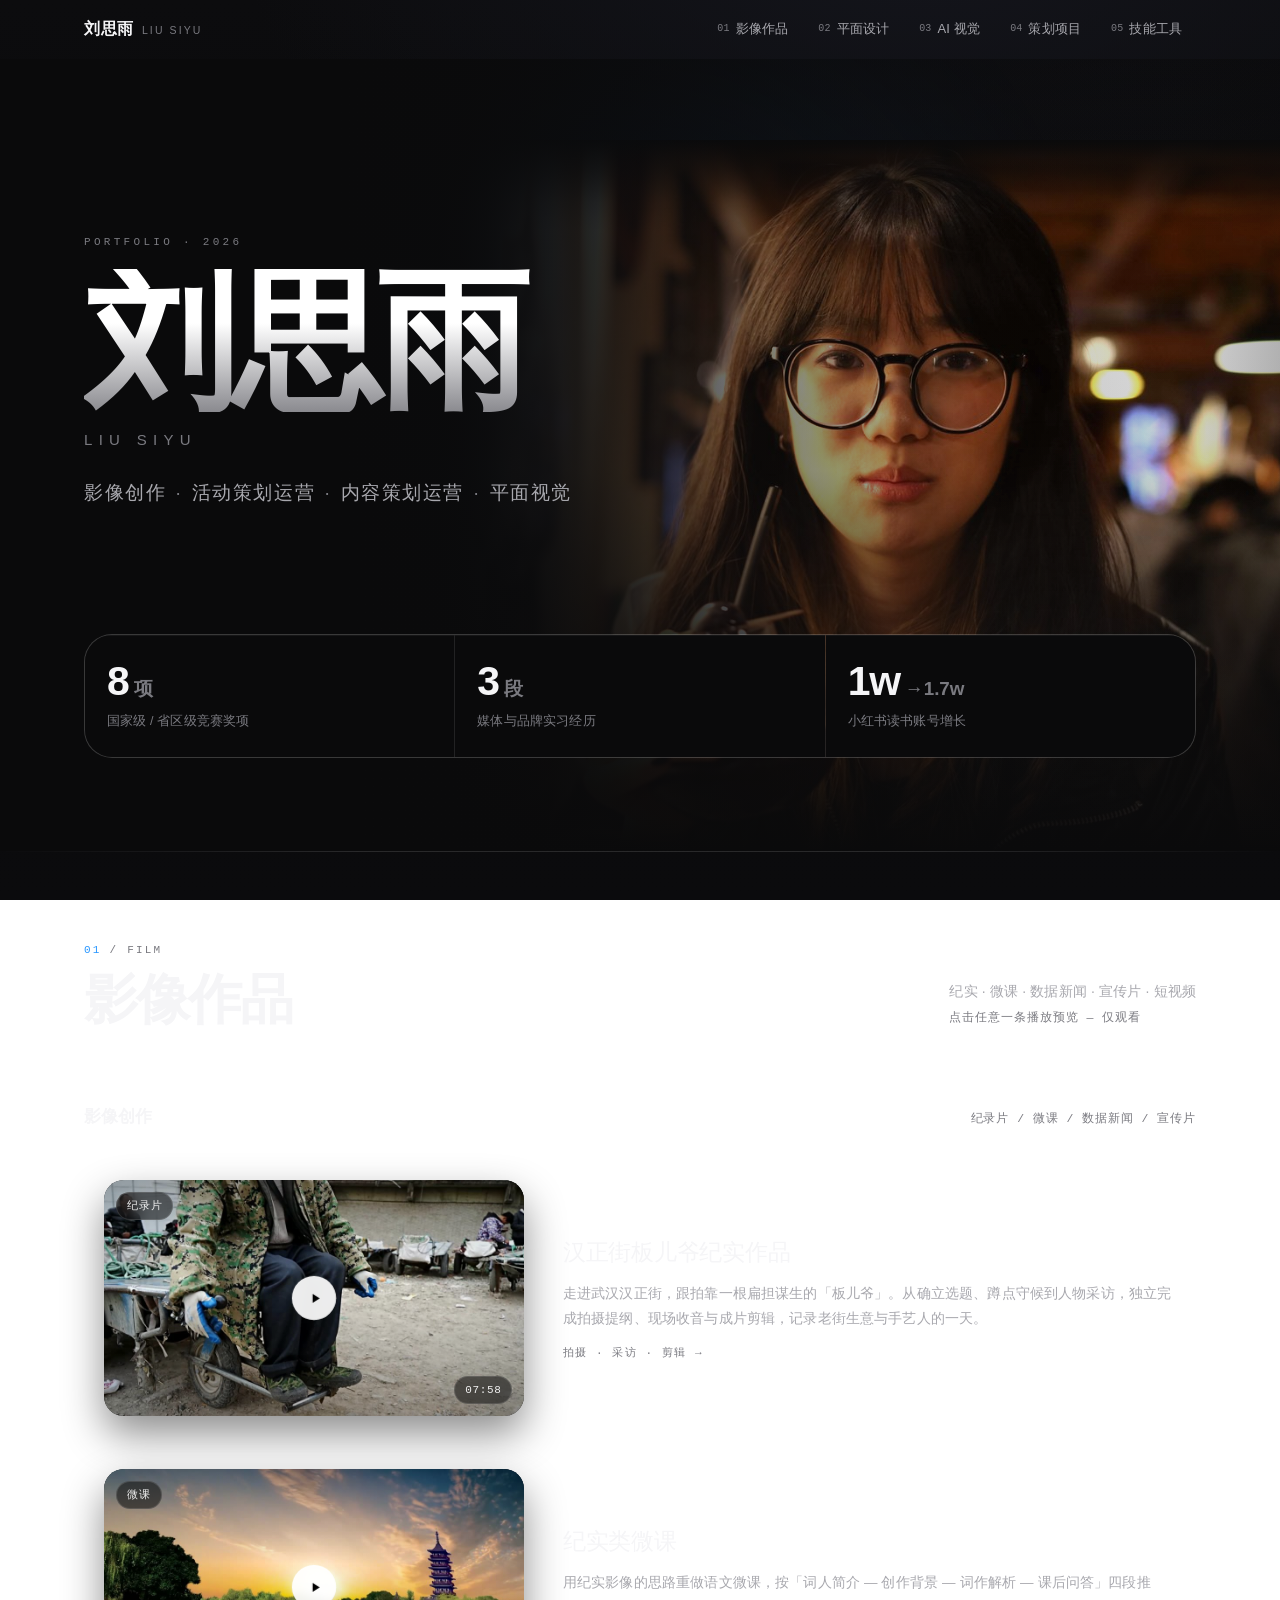
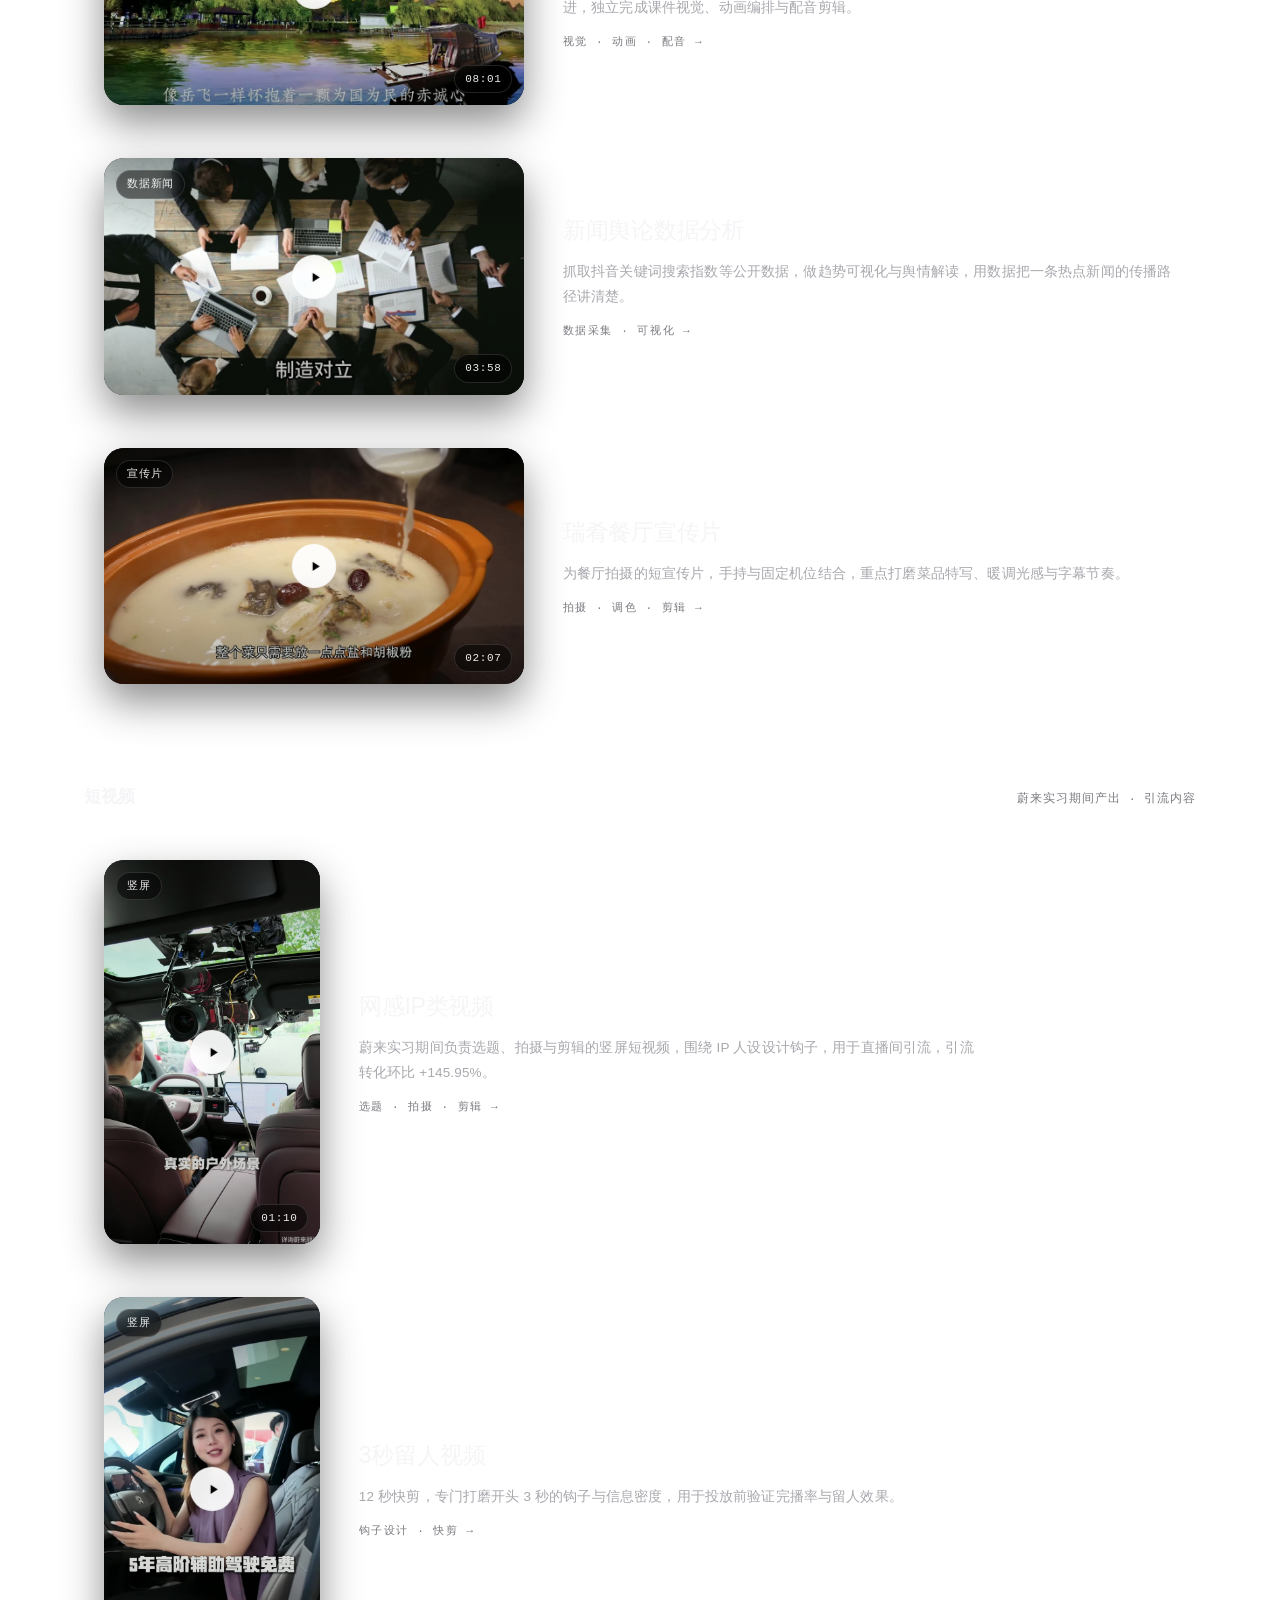
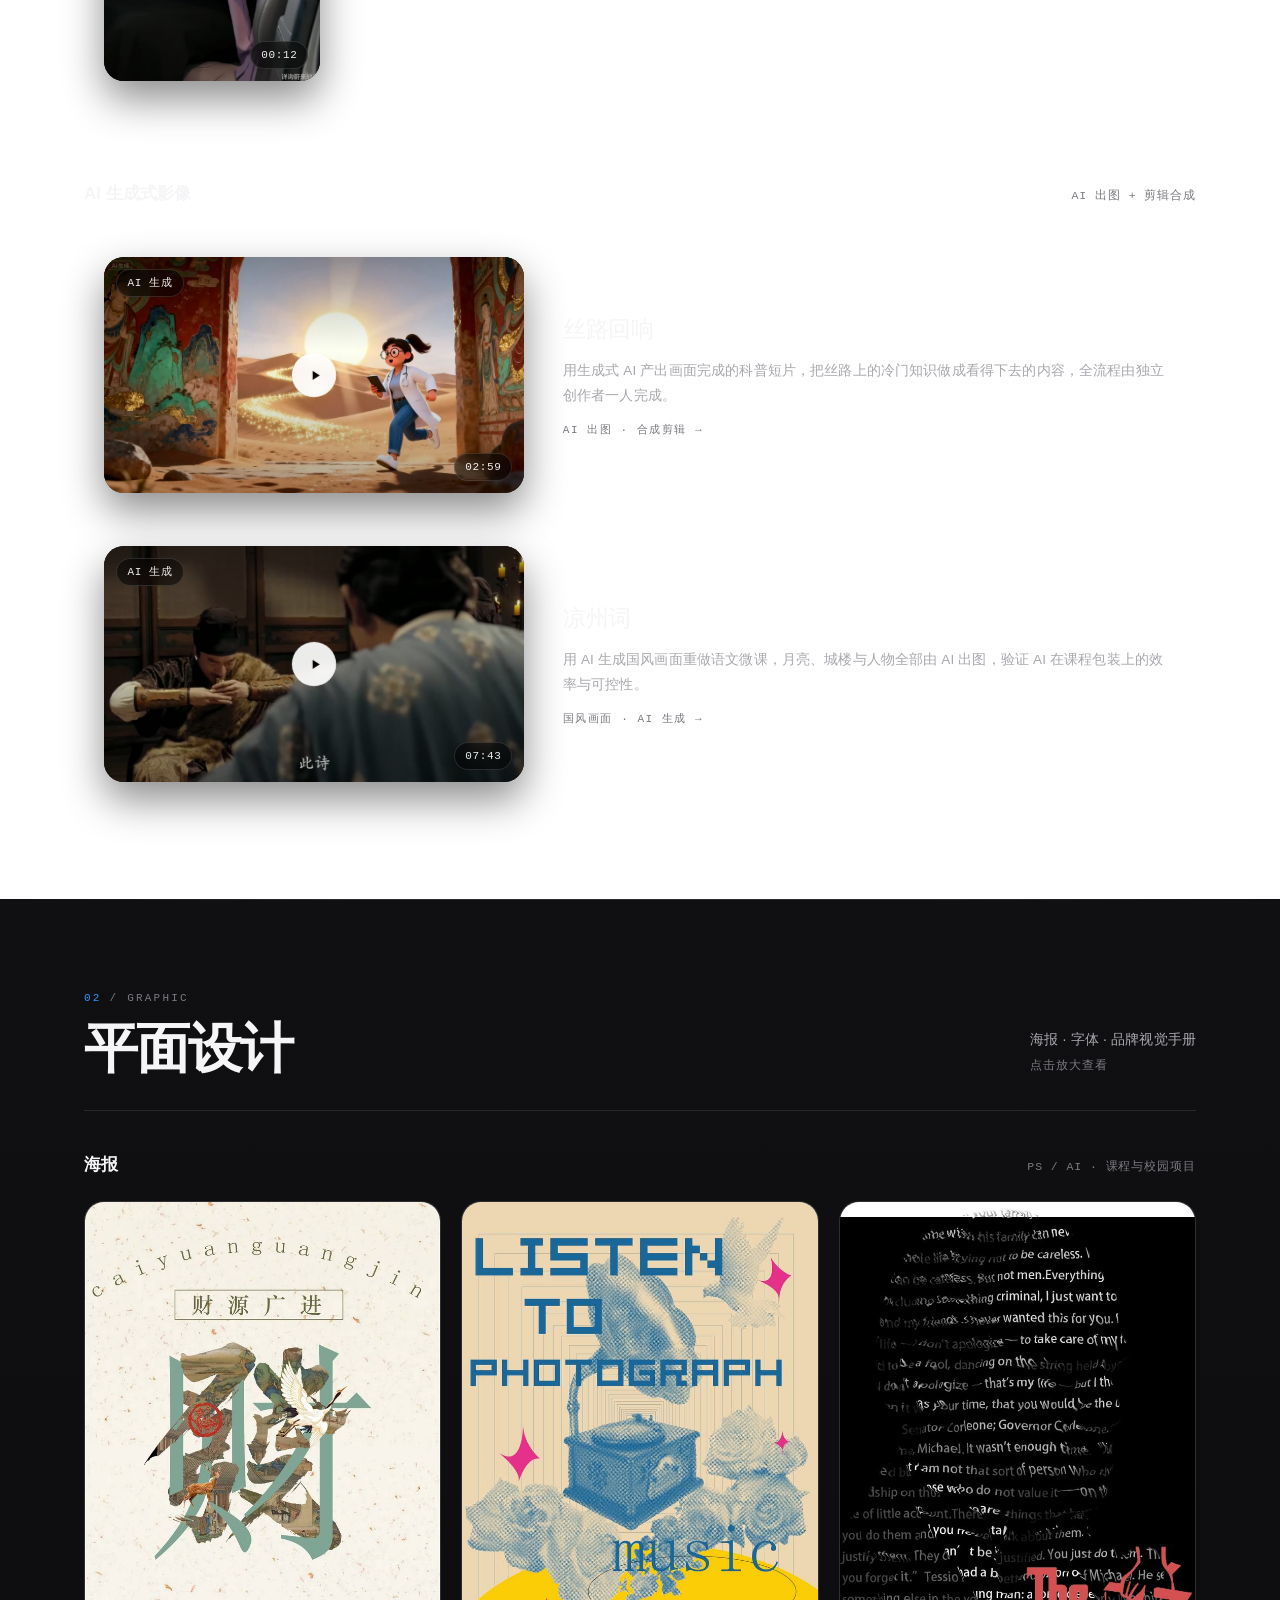
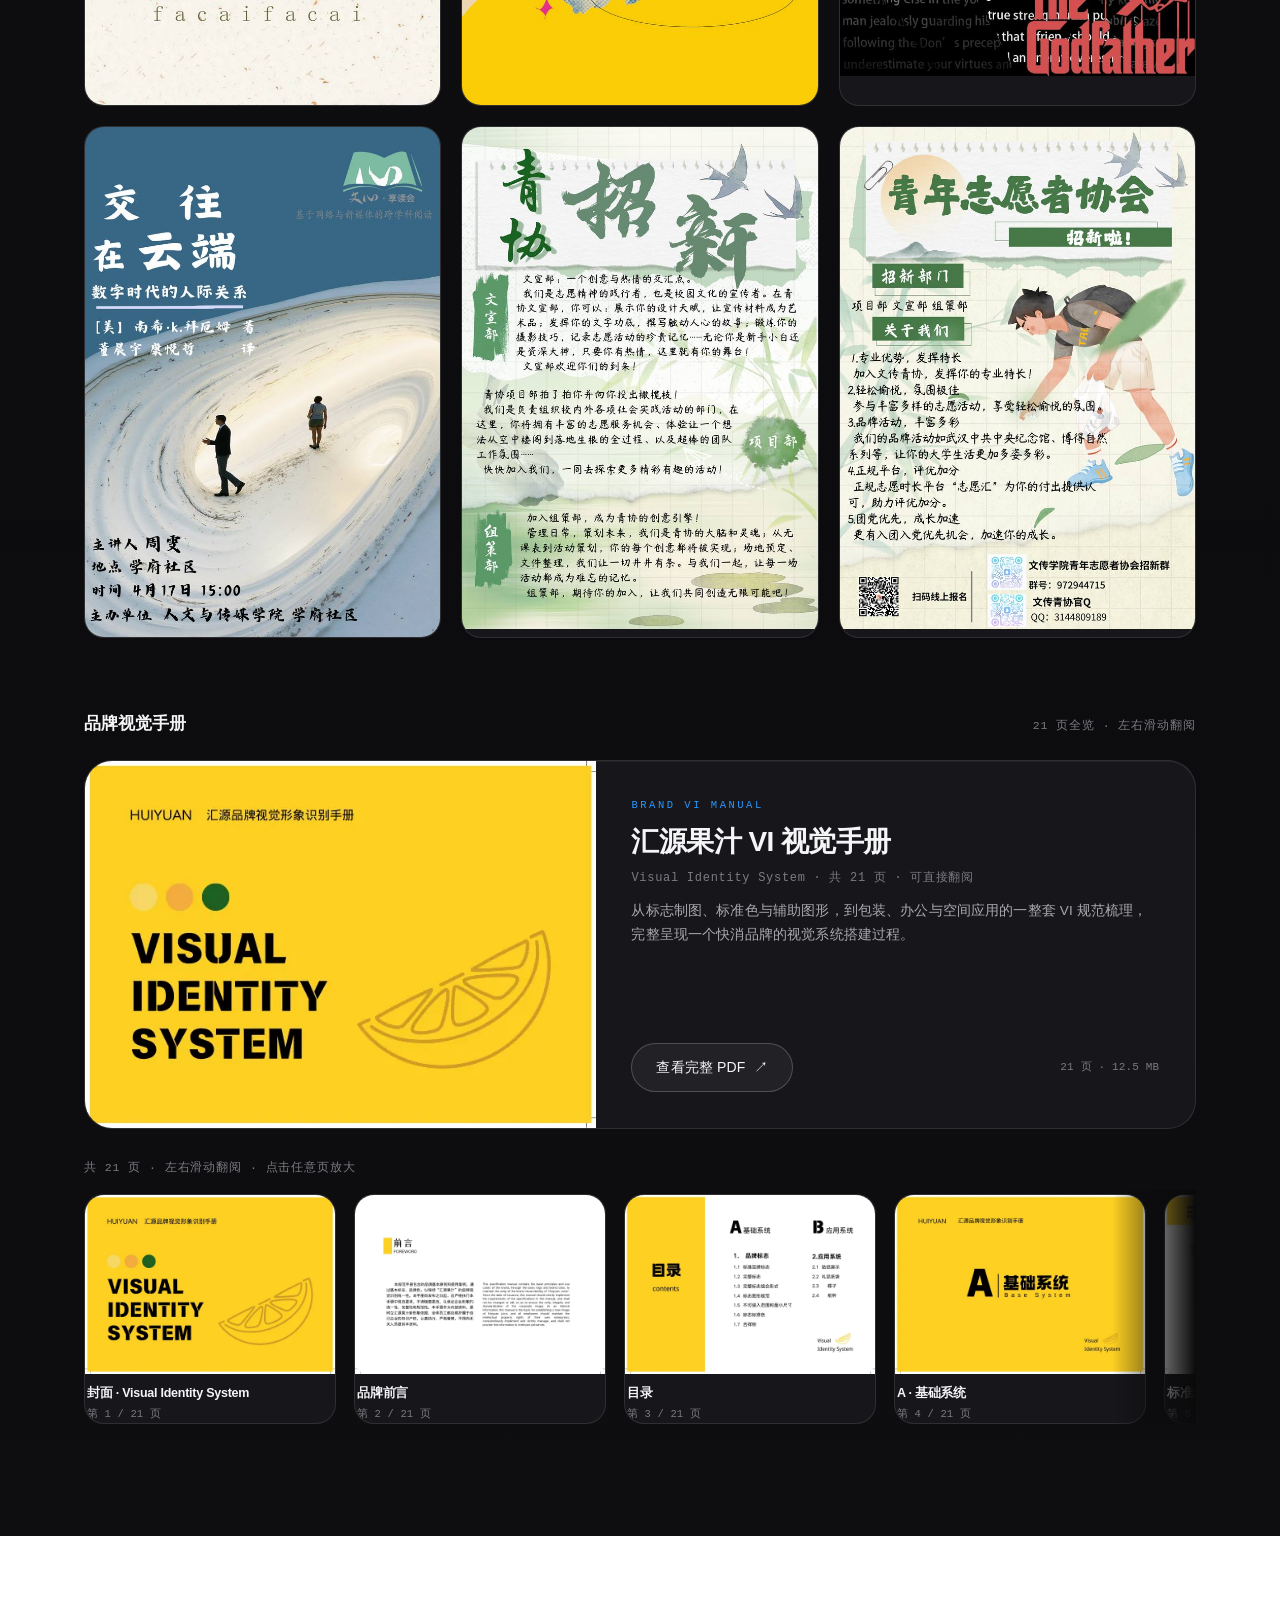
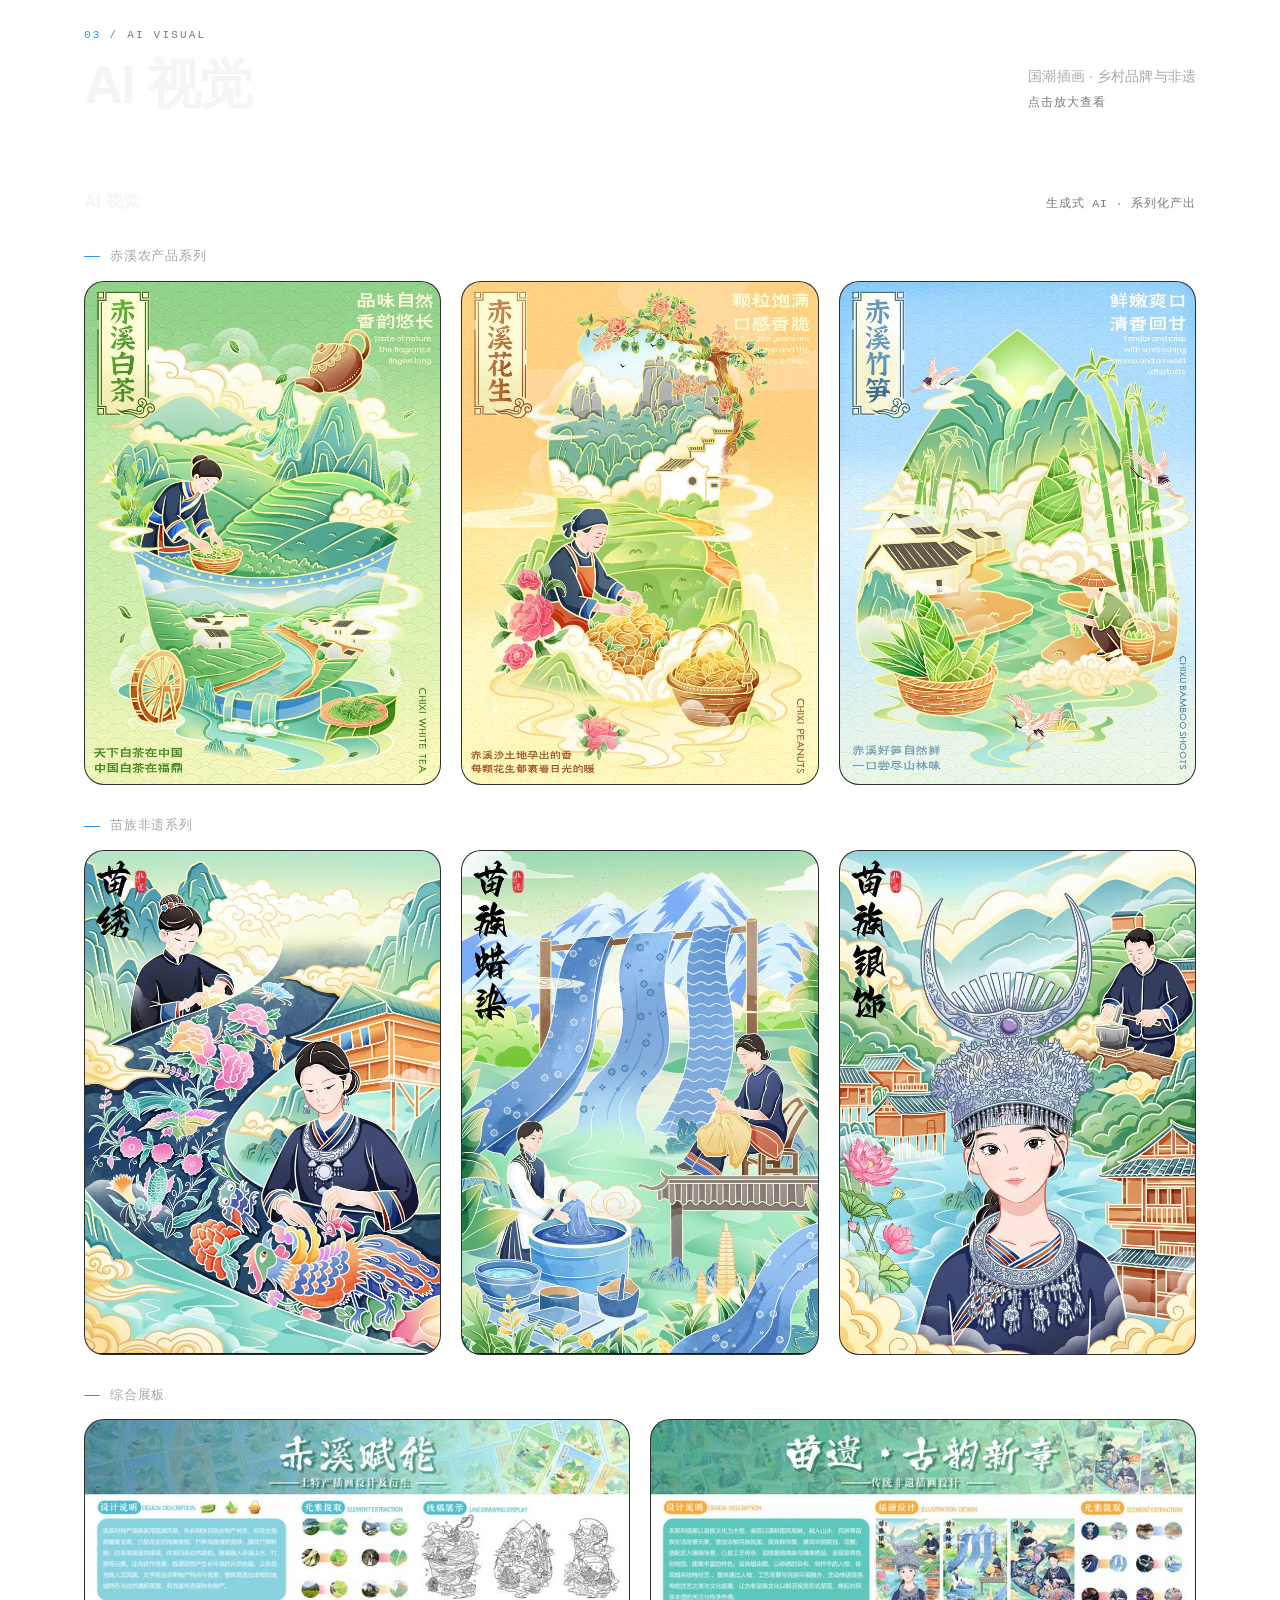
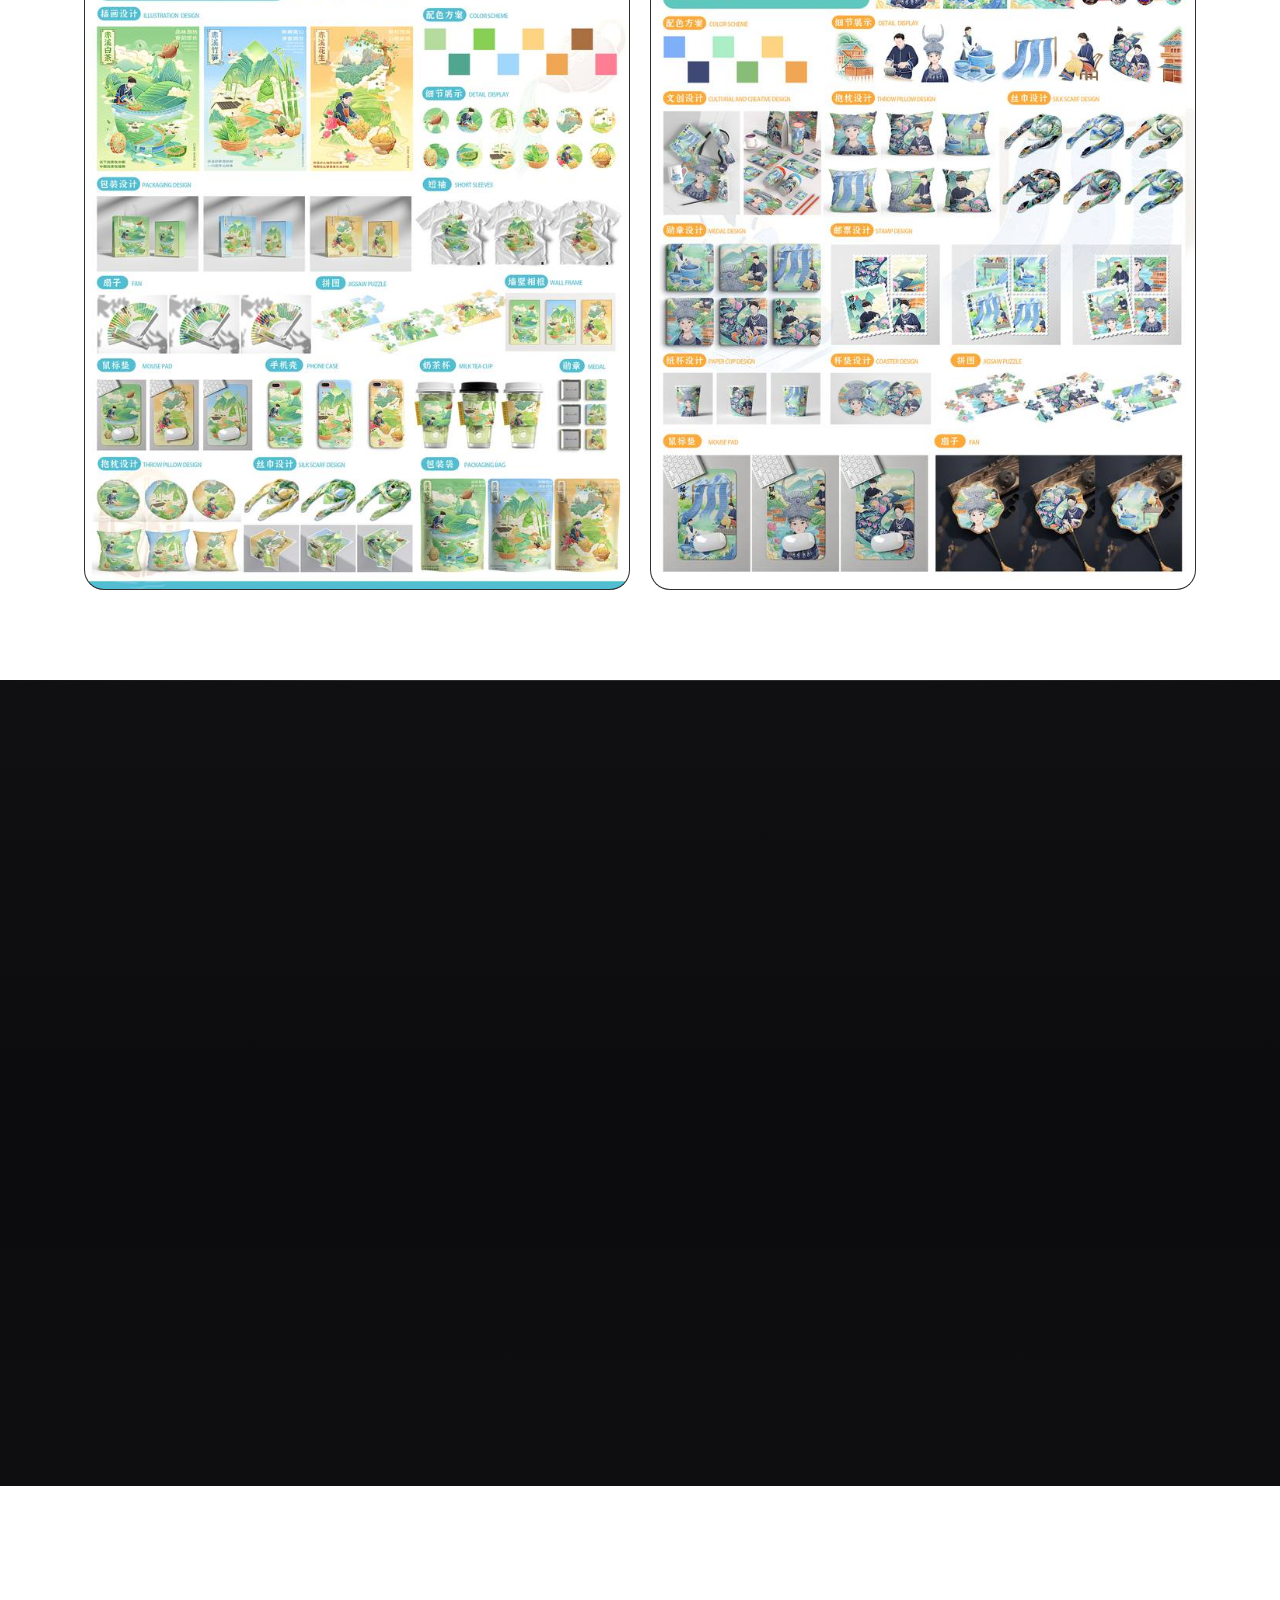
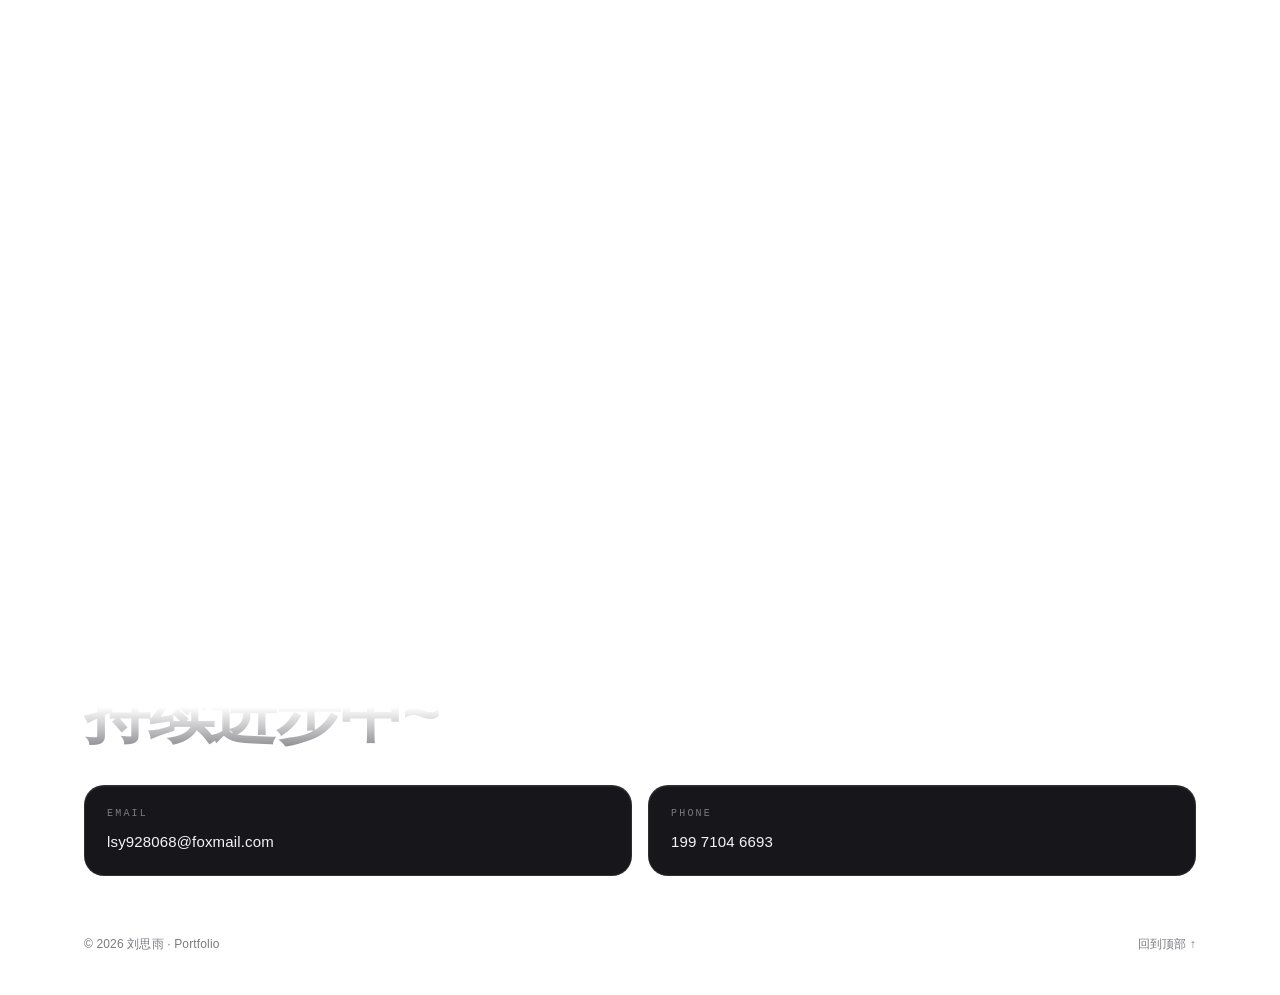
==== commit 8e31cc91: "VI手册改为21页图片翻阅画廊（修复PDF内嵌白屏）" ====
--- a/index.html
+++ b/index.html
@@ -336,23 +336,155 @@
     <div class="group rv">
       <div class="group__head">
         <h3 class="group__title">品牌视觉手册</h3>
-        <span class="group__meta">完整 PDF · 内嵌第 1 页即封面</span>
+        <span class="group__meta">21 页全览 · 左右滑动翻阅</span>
       </div>
       <div class="docgrid">
         <article class="doccard">
           <div class="doccard__cover">
-            <object data="assets/doc/huiyuan-vi.pdf#page=1&view=FitH&toolbar=0&navpanes=0&scrollbar=0&statusbar=0&messages=0"
-                    type="application/pdf" aria-label="汇源果汁 VI 视觉手册">
-              <img src="assets/img/doc/huiyuan-cover.jpg" alt="汇源果汁 VI 视觉手册封面" loading="lazy" draggable="false">
-            </object>
+            <img src="assets/img/vi/thumb/p01.webp" alt="汇源果汁 VI 视觉手册封面" loading="lazy" draggable="false">
           </div>
           <div class="doccard__body">
             <span class="doccard__kicker">Brand VI Manual</span>
             <h4 class="doccard__title">汇源果汁 VI 视觉手册</h4>
             <p class="doccard__sub">Visual Identity System · 共 21 页 · 可直接翻阅</p>
             <p class="doccard__txt">从标志制图、标准色与辅助图形，到包装、办公与空间应用的一整套 VI 规范梳理，完整呈现一个快消品牌的视觉系统搭建过程。</p>
-          </div>
-        </article>
+            <div class="doccard__foot">
+              <a class="btn" href="assets/doc/huiyuan-vi.pdf" target="_blank" rel="noopener">查看完整 PDF<span class="arrow">↗</span></a>
+              <span class="doccard__size">21 页 · 12.5 MB</span>
+            </div>
+          </div>
+        </article>
+      </div>
+      <p class="vistrip-hint">共 21 页 · 左右滑动翻阅 · 点击任意页放大</p>
+      <div class="vistrip-wrap">
+        <div class="gal vistrip">
+          <div class="gal__item vistrip__item" data-src="assets/img/vi/p01.webp" data-title="封面 · Visual Identity System" data-note="第 1 / 21 页">
+            <figure>
+              <img src="assets/img/vi/thumb/p01.webp" alt="汇源果汁 VI 手册 第1页 封面 · Visual Identity System" loading="lazy" draggable="false">
+              <figcaption><h4>封面 · Visual Identity System</h4><p>第 1 / 21 页</p></figcaption>
+            </figure>
+          </div>
+          <div class="gal__item vistrip__item" data-src="assets/img/vi/p02.webp" data-title="品牌前言" data-note="第 2 / 21 页">
+            <figure>
+              <img src="assets/img/vi/thumb/p02.webp" alt="汇源果汁 VI 手册 第2页 品牌前言" loading="lazy" draggable="false">
+              <figcaption><h4>品牌前言</h4><p>第 2 / 21 页</p></figcaption>
+            </figure>
+          </div>
+          <div class="gal__item vistrip__item" data-src="assets/img/vi/p03.webp" data-title="目录" data-note="第 3 / 21 页">
+            <figure>
+              <img src="assets/img/vi/thumb/p03.webp" alt="汇源果汁 VI 手册 第3页 目录" loading="lazy" draggable="false">
+              <figcaption><h4>目录</h4><p>第 3 / 21 页</p></figcaption>
+            </figure>
+          </div>
+          <div class="gal__item vistrip__item" data-src="assets/img/vi/p04.webp" data-title="A · 基础系统" data-note="第 4 / 21 页">
+            <figure>
+              <img src="assets/img/vi/thumb/p04.webp" alt="汇源果汁 VI 手册 第4页 A · 基础系统" loading="lazy" draggable="false">
+              <figcaption><h4>A · 基础系统</h4><p>第 4 / 21 页</p></figcaption>
+            </figure>
+          </div>
+          <div class="gal__item vistrip__item" data-src="assets/img/vi/p05.webp" data-title="标准标志（英文）" data-note="第 5 / 21 页">
+            <figure>
+              <img src="assets/img/vi/thumb/p05.webp" alt="汇源果汁 VI 手册 第5页 标准标志（英文）" loading="lazy" draggable="false">
+              <figcaption><h4>标准标志（英文）</h4><p>第 5 / 21 页</p></figcaption>
+            </figure>
+          </div>
+          <div class="gal__item vistrip__item" data-src="assets/img/vi/p06.webp" data-title="标准标志（中文）" data-note="第 6 / 21 页">
+            <figure>
+              <img src="assets/img/vi/thumb/p06.webp" alt="汇源果汁 VI 手册 第6页 标准标志（中文）" loading="lazy" draggable="false">
+              <figcaption><h4>标准标志（中文）</h4><p>第 6 / 21 页</p></figcaption>
+            </figure>
+          </div>
+          <div class="gal__item vistrip__item" data-src="assets/img/vi/p07.webp" data-title="中英文标志组合" data-note="第 7 / 21 页">
+            <figure>
+              <img src="assets/img/vi/thumb/p07.webp" alt="汇源果汁 VI 手册 第7页 中英文标志组合" loading="lazy" draggable="false">
+              <figcaption><h4>中英文标志组合</h4><p>第 7 / 21 页</p></figcaption>
+            </figure>
+          </div>
+          <div class="gal__item vistrip__item" data-src="assets/img/vi/p08.webp" data-title="标志组合规范" data-note="第 8 / 21 页">
+            <figure>
+              <img src="assets/img/vi/thumb/p08.webp" alt="汇源果汁 VI 手册 第8页 标志组合规范" loading="lazy" draggable="false">
+              <figcaption><h4>标志组合规范</h4><p>第 8 / 21 页</p></figcaption>
+            </figure>
+          </div>
+          <div class="gal__item vistrip__item" data-src="assets/img/vi/p09.webp" data-title="标准色与辅助色" data-note="第 9 / 21 页">
+            <figure>
+              <img src="assets/img/vi/thumb/p09.webp" alt="汇源果汁 VI 手册 第9页 标准色与辅助色" loading="lazy" draggable="false">
+              <figcaption><h4>标准色与辅助色</h4><p>第 9 / 21 页</p></figcaption>
+            </figure>
+          </div>
+          <div class="gal__item vistrip__item" data-src="assets/img/vi/p10.webp" data-title="英文标准字" data-note="第 10 / 21 页">
+            <figure>
+              <img src="assets/img/vi/thumb/p10.webp" alt="汇源果汁 VI 手册 第10页 英文标准字" loading="lazy" draggable="false">
+              <figcaption><h4>英文标准字</h4><p>第 10 / 21 页</p></figcaption>
+            </figure>
+          </div>
+          <div class="gal__item vistrip__item" data-src="assets/img/vi/p11.webp" data-title="标准字制图规范" data-note="第 11 / 21 页">
+            <figure>
+              <img src="assets/img/vi/thumb/p11.webp" alt="汇源果汁 VI 手册 第11页 标准字制图规范" loading="lazy" draggable="false">
+              <figcaption><h4>标准字制图规范</h4><p>第 11 / 21 页</p></figcaption>
+            </figure>
+          </div>
+          <div class="gal__item vistrip__item" data-src="assets/img/vi/p12.webp" data-title="字体组合规范" data-note="第 12 / 21 页">
+            <figure>
+              <img src="assets/img/vi/thumb/p12.webp" alt="汇源果汁 VI 手册 第12页 字体组合规范" loading="lazy" draggable="false">
+              <figcaption><h4>字体组合规范</h4><p>第 12 / 21 页</p></figcaption>
+            </figure>
+          </div>
+          <div class="gal__item vistrip__item" data-src="assets/img/vi/p13.webp" data-title="标志与标准字组合" data-note="第 13 / 21 页">
+            <figure>
+              <img src="assets/img/vi/thumb/p13.webp" alt="汇源果汁 VI 手册 第13页 标志与标准字组合" loading="lazy" draggable="false">
+              <figcaption><h4>标志与标准字组合</h4><p>第 13 / 21 页</p></figcaption>
+            </figure>
+          </div>
+          <div class="gal__item vistrip__item" data-src="assets/img/vi/p14.webp" data-title="最小尺寸与安全空间" data-note="第 14 / 21 页">
+            <figure>
+              <img src="assets/img/vi/thumb/p14.webp" alt="汇源果汁 VI 手册 第14页 最小尺寸与安全空间" loading="lazy" draggable="false">
+              <figcaption><h4>最小尺寸与安全空间</h4><p>第 14 / 21 页</p></figcaption>
+            </figure>
+          </div>
+          <div class="gal__item vistrip__item" data-src="assets/img/vi/p15.webp" data-title="标准色规范" data-note="第 15 / 21 页">
+            <figure>
+              <img src="assets/img/vi/thumb/p15.webp" alt="汇源果汁 VI 手册 第15页 标准色规范" loading="lazy" draggable="false">
+              <figcaption><h4>标准色规范</h4><p>第 15 / 21 页</p></figcaption>
+            </figure>
+          </div>
+          <div class="gal__item vistrip__item" data-src="assets/img/vi/p16.webp" data-title="辅助图形 / 吉祥物" data-note="第 16 / 21 页">
+            <figure>
+              <img src="assets/img/vi/thumb/p16.webp" alt="汇源果汁 VI 手册 第16页 辅助图形 / 吉祥物" loading="lazy" draggable="false">
+              <figcaption><h4>辅助图形 / 吉祥物</h4><p>第 16 / 21 页</p></figcaption>
+            </figure>
+          </div>
+          <div class="gal__item vistrip__item" data-src="assets/img/vi/p17.webp" data-title="B · 应用系统" data-note="第 17 / 21 页">
+            <figure>
+              <img src="assets/img/vi/thumb/p17.webp" alt="汇源果汁 VI 手册 第17页 B · 应用系统" loading="lazy" draggable="false">
+              <figcaption><h4>B · 应用系统</h4><p>第 17 / 21 页</p></figcaption>
+            </figure>
+          </div>
+          <div class="gal__item vistrip__item" data-src="assets/img/vi/p18.webp" data-title="应用系统清单" data-note="第 18 / 21 页">
+            <figure>
+              <img src="assets/img/vi/thumb/p18.webp" alt="汇源果汁 VI 手册 第18页 应用系统清单" loading="lazy" draggable="false">
+              <figcaption><h4>应用系统清单</h4><p>第 18 / 21 页</p></figcaption>
+            </figure>
+          </div>
+          <div class="gal__item vistrip__item" data-src="assets/img/vi/p19.webp" data-title="应用 · 包装设计" data-note="第 19 / 21 页">
+            <figure>
+              <img src="assets/img/vi/thumb/p19.webp" alt="汇源果汁 VI 手册 第19页 应用 · 包装设计" loading="lazy" draggable="false">
+              <figcaption><h4>应用 · 包装设计</h4><p>第 19 / 21 页</p></figcaption>
+            </figure>
+          </div>
+          <div class="gal__item vistrip__item" data-src="assets/img/vi/p20.webp" data-title="应用 · 手提袋" data-note="第 20 / 21 页">
+            <figure>
+              <img src="assets/img/vi/thumb/p20.webp" alt="汇源果汁 VI 手册 第20页 应用 · 手提袋" loading="lazy" draggable="false">
+              <figcaption><h4>应用 · 手提袋</h4><p>第 20 / 21 页</p></figcaption>
+            </figure>
+          </div>
+          <div class="gal__item vistrip__item" data-src="assets/img/vi/p21.webp" data-title="应用 · 文创周边" data-note="第 21 / 21 页">
+            <figure>
+              <img src="assets/img/vi/thumb/p21.webp" alt="汇源果汁 VI 手册 第21页 应用 · 文创周边" loading="lazy" draggable="false">
+              <figcaption><h4>应用 · 文创周边</h4><p>第 21 / 21 页</p></figcaption>
+            </figure>
+          </div>
+        </div>
       </div>
     </div>
   </div>
--- a/assets/css/style.css
+++ b/assets/css/style.css
@@ -1,682 +1,723 @@
-/* ==========================================================================
-   刘思雨 · 个人作品集
-   深色 Apple 式极简 — 纯黑底 / 大圆角 / 毛玻璃 / 光标跟随高光
-   ========================================================================== */
-
-/* ---------- 1. 设计令牌 ---------- */
-:root {
-  --bg:        #0A0A0B;
-  --bg-2:      #101013;
-  --bg-3:      #16161A;
-  --surface:   #17171B;
-  --surface-2: #202026;
-
-  --text:      #F5F5F7;
-  --text-2:    #A8A8AE;
-  --text-3:    #7A7A80;
-
-  --line:      rgba(255,255,255,.10);
-  --line-2:    rgba(255,255,255,.20);
-
-  --blue:      #2997FF;
-  --blue-dim:  rgba(41,151,255,.16);
-
-  --r-lg:      28px;
-  --r:         20px;
-  --r-pill:    999px;
-
-  --pad:  clamp(20px, 5vw, 72px);
-  --maxw: 1240px;
-  --ease: cubic-bezier(.22, .61, .36, 1);
-
-  --font: -apple-system, BlinkMacSystemFont, "SF Pro Display", "SF Pro Text",
-          "PingFang SC", "HarmonyOS Sans SC", "Microsoft YaHei",
-          "Helvetica Neue", Helvetica, Arial, sans-serif;
-  --mono: "SF Mono", ui-monospace, "JetBrains Mono", Menlo, Consolas, monospace;
-}
-
-/* ---------- 2. 基础 ---------- */
-* { box-sizing: border-box; }
-html { scroll-behavior: smooth; -webkit-text-size-adjust: 100%; }
-body {
-  margin: 0;
-  background:
-    radial-gradient(1100px 620px at 72% -8%, #14151C 0%, rgba(20,21,28,0) 62%),
-    linear-gradient(180deg, #0C0C0E 0%, #0A0A0B 42%, #0B0B0D 100%);
-  background-attachment: fixed;
-  color: var(--text);
-  font-family: var(--font);
-  font-size: 15px;
-  line-height: 1.65;
-  letter-spacing: .01em;
-  -webkit-font-smoothing: antialiased;
-  overflow-x: hidden;
-}
-img { max-width: 100%; display: block; }
-a { color: inherit; text-decoration: none; }
-h1, h2, h3, h4 { margin: 0; font-weight: 600; letter-spacing: -.02em; }
-ul { margin: 0; padding: 0; list-style: none; }
-p { margin: 0; }
-button { font-family: inherit; }
-::selection { background: var(--blue); color: #fff; }
-
-::-webkit-scrollbar { width: 10px; height: 10px; }
-::-webkit-scrollbar-track { background: #000; }
-::-webkit-scrollbar-thumb { background: #2C2C31; border-radius: 99px; border: 2px solid #000; }
-::-webkit-scrollbar-thumb:hover { background: #3D3D44; }
-
-.wrap { max-width: var(--maxw); margin: 0 auto; padding: 0 var(--pad); }
-
-/* ---------- 3. 顶栏 ---------- */
-.topbar {
-  position: sticky; top: 0; z-index: 60;
-  border-bottom: 1px solid transparent;
-  transition: background .4s var(--ease), border-color .4s var(--ease);
-}
-.topbar.is-stuck {
-  background: rgba(10,10,12,.72);
-  -webkit-backdrop-filter: saturate(180%) blur(20px);
-  backdrop-filter: saturate(180%) blur(20px);
-  border-bottom-color: var(--line);
-}
-.topbar__in { display: flex; align-items: center; justify-content: space-between; gap: 16px; height: 58px; position: relative; }
-.prog {
-  position: absolute; left: 0; bottom: -1px; height: 1px; width: 0;
-  background: var(--blue); box-shadow: 0 0 10px rgba(41,151,255,.85);
-}
-
-.brand { display: flex; align-items: baseline; gap: 8px; }
-.brand__cn { font-size: 16px; font-weight: 600; letter-spacing: .04em; }
-.brand__en { font-size: 10.5px; letter-spacing: .2em; text-transform: uppercase; color: var(--text-3); }
-
-.nav { display: flex; align-items: center; gap: 2px; }
-.nav__a {
-  display: inline-flex; align-items: center; gap: 6px;
-  padding: 7px 14px; border-radius: var(--r-pill);
-  font-size: 13px; color: var(--text-2);
-  transition: color .3s var(--ease), background .3s var(--ease);
-}
-.nav__a i { font-style: normal; font-family: var(--mono); font-size: 10px; color: var(--text-3); transition: color .3s; }
-.nav__a:hover { color: var(--text); background: rgba(255,255,255,.07); }
-.nav__a.is-active { color: #fff; background: rgba(255,255,255,.12); }
-.nav__a.is-active i { color: var(--blue); }
-
-.nav-toggle {
-  display: none; cursor: pointer; font-size: 12.5px; color: var(--text);
-  padding: 7px 16px; border-radius: var(--r-pill);
-  border: 1px solid var(--line-2); background: rgba(255,255,255,.05);
-  transition: background .3s var(--ease);
-}
-.nav-toggle:hover { background: rgba(255,255,255,.12); }
-
-/* ---------- 4. HERO ---------- */
-.hero {
-  position: relative; overflow: hidden;
-  /* 撑满一屏，好让底下的照片足够大 */
-  min-height: clamp(520px, 88vh, 840px);
-  display: flex;
-  padding: clamp(96px, 15vh, 160px) 0 clamp(36px, 6vh, 72px);
-}
-.hero .wrap { flex: 1; }
-.hero::before, .hero::after {
-  content: ""; position: absolute; border-radius: 50%; pointer-events: none; z-index: 0;
-}
-.hero::before {
-  left: 50%; top: -28%; width: min(1000px, 118vw); aspect-ratio: 1;
-  transform: translateX(-50%);
-  background: radial-gradient(circle, rgba(41,151,255,.15), transparent 62%);
-  filter: blur(30px);
-  animation: drift1 20s var(--ease) infinite alternate;
-}
-.hero::after {
-  right: -10%; bottom: -30%; width: min(700px, 80vw); aspect-ratio: 1;
-  background: radial-gradient(circle, rgba(255,255,255,.07), transparent 65%);
-  filter: blur(20px);
-  animation: drift2 26s var(--ease) infinite alternate;
-}
-@keyframes drift1 {
-  from { transform: translateX(-50%) translateY(0) scale(1); }
-  to   { transform: translateX(-44%) translateY(46px) scale(1.1); }
-}
-@keyframes drift2 {
-  from { transform: translateY(0) scale(1); }
-  to   { transform: translateY(-40px) scale(1.12); }
-}
-@media (prefers-reduced-motion: reduce) {
-  .hero::before, .hero::after { animation: none; }
-}
-
-/* 人像底层：整块铺在右侧并出血，越大越有电影感 */
-.hero__bg {
-  /* 顶端让出导航栏的高度，避免头顶被压在导航条下面 */
-  position: absolute; top: clamp(56px, 9vh, 110px); right: 0; bottom: 0; z-index: 0;
-  width: 66%; pointer-events: none; overflow: hidden;
-  /* 左缘羽化：让人像从纯黑里浮出来，而不是一条硬边 */
-  -webkit-mask-image: linear-gradient(
-    90deg, rgba(0,0,0,0) 0%, rgba(0,0,0,.10) 6%,
-    rgba(0,0,0,.38) 14%, rgba(0,0,0,.72) 24%, #000 34%);
-  mask-image: linear-gradient(
-    90deg, rgba(0,0,0,0) 0%, rgba(0,0,0,.10) 6%,
-    rgba(0,0,0,.38) 14%, rgba(0,0,0,.72) 24%, #000 34%);
-}
-.hero__bg img {
-  width: 100%; height: 100%; display: block;
-  object-fit: cover; object-position: 52% 0%;
-  filter: brightness(1.2) saturate(1.05) contrast(1.02);
-}
-/* 顶边渐隐：抹掉照片上沿那条硬线，让它溶进上方的黑 */
-.hero__bg::after {
-  content: ""; position: absolute; left: 0; right: 0; top: 0; height: 13%;
-  pointer-events: none;
-  background: linear-gradient(180deg,
-    #0A0A0B 0%, rgba(10,10,11,.62) 34%, rgba(10,10,11,.18) 68%, rgba(10,10,11,0) 100%);
-}
-
-/* 黑色蒙版：左侧不透明保证文字可读，向右逐渐放开露出人物 */
-.hero__veil {
-  position: absolute; inset: 0; z-index: 1; pointer-events: none;
-  background:
-    linear-gradient(90deg,
-      #0A0A0B 0%, #0A0A0B 26%,
-      rgba(10,10,11,.96) 36%,
-      rgba(10,10,11,.76) 48%,
-      rgba(10,10,11,.44) 62%,
-      rgba(10,10,11,.16) 78%,
-      rgba(10,10,11,.08) 92%,
-      rgba(10,10,11,.26) 100%),
-    linear-gradient(180deg,
-      rgba(10,10,11,.55) 0%, rgba(10,10,11,.06) 20%,
-      rgba(10,10,11,.10) 52%, rgba(10,10,11,.72) 82%, #0A0A0B 100%);
-}
-
-.hero__inner {
-  position: relative; z-index: 2;
-  display: flex; flex-direction: column; justify-content: center;
-  gap: clamp(38px, 6vh, 76px);
-}
-.hero__txt { max-width: min(54%, 620px); }
-.eyebrow {
-  font-family: var(--mono); font-size: 11px; letter-spacing: .3em;
-  text-transform: uppercase; color: var(--text-3); margin-bottom: 18px;
-}
-.hero__name {
-  font-size: clamp(58px, 12vw, 152px); font-weight: 600; line-height: .94;
-  letter-spacing: -.035em;
-  background: linear-gradient(180deg, #FFFFFF 38%, #8A8A8F 100%);
-  -webkit-background-clip: text; background-clip: text; color: transparent;
-}
-.hero__name-en {
-  margin-top: 16px; font-size: clamp(11px, 1.3vw, 15px);
-  letter-spacing: .42em; text-transform: uppercase; color: var(--text-3);
-}
-.hero__role { margin-top: 24px; font-size: clamp(14px, 1.7vw, 19px); color: var(--text-2); letter-spacing: .08em; }
-.hero__role span + span::before { content: "\00B7"; margin: 0 .5em; color: var(--text-3); }
-.hero__cta { display: flex; flex-wrap: wrap; gap: 12px; margin-top: 34px; }
-
-.btn {
-  display: inline-flex; align-items: center; gap: 8px;
-  padding: 12px 24px; border-radius: var(--r-pill);
-  border: 1px solid var(--line-2); background: rgba(255,255,255,.05);
-  color: var(--text); font-size: 14px;
-  transition: background .35s var(--ease), transform .35s var(--ease), box-shadow .35s var(--ease);
-}
-.btn:hover { background: rgba(255,255,255,.13); transform: translateY(-2px); }
-.btn--solid { background: #fff; color: #000; border-color: #fff; }
-.btn--solid:hover { background: #ECECEE; box-shadow: 0 10px 30px rgba(255,255,255,.16); }
-.arrow { transition: transform .35s var(--ease); }
-.btn:hover .arrow, .link:hover .arrow { transform: translateX(4px); }
-
-/* 人像 */
-.portrait {
-  position: relative; border-radius: var(--r-lg); overflow: hidden;
-  border: 1px solid var(--line); background: linear-gradient(180deg, #1A1A1D, #0B0B0D);
-  aspect-ratio: 4 / 5;
-}
-.portrait img { width: 100%; height: 100%; object-fit: cover; transition: transform 1.2s var(--ease); }
-.portrait:hover img { transform: scale(1.045); }
-.portrait::after {
-  content: ""; position: absolute; inset: 0; pointer-events: none; z-index: 1;
-  background: linear-gradient(180deg, rgba(0,0,0,0) 58%, rgba(0,0,0,.66));
-}
-.portrait__ph { position: absolute; inset: 0; display: grid; place-content: center; gap: 10px; text-align: center; }
-.portrait__mono {
-  font-size: clamp(48px, 7vw, 84px); font-weight: 600; letter-spacing: -.04em;
-  background: linear-gradient(180deg, #fff, #777);
-  -webkit-background-clip: text; background-clip: text; color: transparent;
-}
-.portrait__hint { font-family: var(--mono); font-size: 10px; letter-spacing: .26em; color: var(--text-3); }
-.portrait__cap {
-  position: absolute; left: 18px; right: 18px; bottom: 16px; z-index: 3;
-  font-size: 12px; letter-spacing: .1em; color: rgba(255,255,255,.9);
-}
-
-/* 数据条 */
-.statstrip {
-  position: relative; z-index: 1;
-  margin-top: clamp(40px, 6vw, 72px);
-  display: grid; grid-template-columns: repeat(3, minmax(0, 1fr));
-  gap: 1px; background: var(--line);
-  border: 1px solid var(--line); border-radius: var(--r-lg); overflow: hidden;
-}
-.stat { background: var(--bg); padding: 26px 22px; transition: background .4s var(--ease); }
-.stat:hover { background: var(--surface); }
-.stat__n { font-size: clamp(26px, 3.2vw, 42px); font-weight: 600; letter-spacing: -.03em; line-height: 1; }
-.stat__n em { font-style: normal; font-size: .46em; color: var(--text-3); margin-left: 5px; letter-spacing: 0; }
-.stat__l { margin-top: 10px; font-size: 12.5px; color: var(--text-3); line-height: 1.5; }
-
-/* ---------- 5. 版块骨架 ---------- */
-.sec { position: relative; padding: clamp(64px, 10vh, 124px) 0; }
-.sec::before {
-  content: ""; position: absolute; left: 0; right: 0; top: 0; height: 1px; pointer-events: none;
-  background: linear-gradient(90deg, transparent, rgba(255,255,255,.12) 28%, rgba(255,255,255,.12) 72%, transparent);
-}
-.sec--tint { background: linear-gradient(180deg, #101013 0%, #0C0C0F 55%, #0E0E11 100%); }
-.sec__head {
-  display: grid; grid-template-columns: 1fr auto; gap: 24px; align-items: end;
-  padding-bottom: 34px; margin-bottom: 40px; border-bottom: 1px solid var(--line);
-}
-.sec__num { display: flex; align-items: baseline; gap: 8px; font-family: var(--mono); font-size: 11px; letter-spacing: .2em; color: var(--text-3); margin-bottom: 12px; }
-.sec__num b { color: var(--blue); font-weight: 500; }
-.sec__num s { text-decoration: none; }
-.sec__title { font-size: clamp(30px, 4.6vw, 54px); letter-spacing: -.035em; line-height: 1.05; }
-.sec__sub { color: var(--text-2); font-size: 14px; }
-.sec__note { margin-top: 6px; font-size: 11.5px; color: var(--text-3); font-family: var(--mono); letter-spacing: .08em; }
-
-.group + .group { margin-top: clamp(42px, 6vw, 72px); }
-.group__head { display: flex; align-items: baseline; justify-content: space-between; gap: 16px; flex-wrap: wrap; margin-bottom: 22px; }
-.group__title { font-size: 17px; letter-spacing: 0; }
-.group__meta { font-size: 11.5px; color: var(--text-3); font-family: var(--mono); letter-spacing: .08em; }
-
-/* ---------- 6. 影像作品（单列 · 一条一片） ---------- */
-.vlist { display: grid; gap: 0; }
-
-.vrow {
-  position: relative; cursor: pointer;
-  display: grid; grid-template-columns: minmax(0, 420px) minmax(0, 1fr);
-  gap: clamp(20px, 3vw, 40px); align-items: center;
-  padding: clamp(18px, 2.2vw, 26px) clamp(14px, 1.6vw, 22px);
-  border-top: 1px solid var(--line);
-  border-radius: var(--r-lg);
-  transition: background .45s var(--ease), transform .45s var(--ease);
-}
-.vrow:last-child { border-bottom: 1px solid var(--line); }
-.vrow:hover {
-  background: linear-gradient(90deg, rgba(255,255,255,.05), rgba(255,255,255,.015) 70%, rgba(255,255,255,0));
-  transform: translateX(4px);
-}
-
-/* 竖屏：画面收窄成 9:16，不与横屏一样占满 */
-.vrow--vert { grid-template-columns: minmax(0, 216px) minmax(0, 1fr); }
-
-.vrow__media {
-  position: relative; overflow: hidden; border-radius: var(--r);
-  aspect-ratio: 16 / 9; background: #0E0E11;
-  box-shadow: 0 18px 40px rgba(0,0,0,.45);
-}
-.vrow--vert .vrow__media { aspect-ratio: 9 / 16; }
-.vrow__media img {
-  width: 100%; height: 100%; object-fit: cover; display: block;
-  transition: transform 1s var(--ease), filter .5s var(--ease);
-}
-.vrow:hover .vrow__media img { transform: scale(1.06); filter: brightness(.82); }
-.vrow__media::after {
-  content: ""; position: absolute; inset: 0; pointer-events: none;
-  background: linear-gradient(180deg, rgba(0,0,0,.3) 0%, rgba(0,0,0,0) 40%, rgba(0,0,0,.3) 100%);
-  transition: opacity .5s var(--ease);
-}
-.vrow:hover .vrow__media::after { opacity: 1; }
-
-.vrow__play {
-  position: absolute; left: 50%; top: 50%;
-  transform: translate(-50%, -50%) scale(.82);
-  width: 54px; height: 54px; border-radius: 50%;
-  display: grid; place-items: center; z-index: 3;
-  background: rgba(255,255,255,.92); color: #000;
-  -webkit-backdrop-filter: blur(6px); backdrop-filter: blur(6px);
-  transition: transform .45s var(--ease), box-shadow .45s var(--ease);
-}
-.vrow__play svg { width: 19px; height: 19px; margin-left: 2px; }
-.vrow:hover .vrow__play {
-  transform: translate(-50%, -50%) scale(1);
-  box-shadow: 0 0 0 8px rgba(41,151,255,.18), 0 10px 30px rgba(0,0,0,.4);
-}
-
-.vrow__kind, .vrow__dur {
-  position: absolute; z-index: 3;
-  font-family: var(--mono); font-size: 11px; letter-spacing: .06em;
-  padding: 4px 10px; border-radius: var(--r-pill);
-  background: rgba(0,0,0,.5); color: rgba(255,255,255,.92);
-  border: 1px solid rgba(255,255,255,.13);
-  -webkit-backdrop-filter: blur(8px); backdrop-filter: blur(8px);
-}
-.vrow__kind { left: 12px; top: 12px; }
-.vrow__dur  { right: 12px; bottom: 12px; }
-
-.vrow__body { min-width: 0; }
-.vrow__title {
-  font-size: clamp(18px, 2.2vw, 23px); font-weight: 500;
-  letter-spacing: -.01em; color: var(--text); margin-bottom: 10px;
-  transition: color .35s var(--ease);
-}
-.vrow:hover .vrow__title { color: var(--blue); }
-.vrow__desc {
-  font-size: 13.5px; line-height: 1.85; color: var(--text-2);
-  max-width: 46em; margin-bottom: 12px;
-}
-.vrow__cta {
-  font-family: var(--mono); font-size: 11px; letter-spacing: .14em;
-  text-transform: uppercase; color: var(--text-3);
-  display: flex; align-items: center; gap: 8px;
-  transition: color .35s var(--ease), gap .35s var(--ease);
-}
-.vrow:hover .vrow__cta { color: var(--blue); gap: 12px; }
-
-/* ---------- 7. 图廊 ---------- */
-.gal { display: grid; grid-template-columns: repeat(3, minmax(0, 1fr)); gap: clamp(14px, 1.8vw, 20px); }
-.gal--2 { grid-template-columns: repeat(2, minmax(0, 1fr)); }
-.gal__item {
-  position: relative; border-radius: var(--r); overflow: hidden; cursor: zoom-in;
-  border: 1px solid var(--line); background: var(--surface);
-  transition: transform .5s var(--ease), border-color .4s var(--ease), box-shadow .5s var(--ease);
-}
-.gal__item:hover { transform: translateY(-4px); border-color: var(--line-2); box-shadow: 0 22px 46px rgba(0,0,0,.55); }
-.gal__item figure { margin: 0; }
-.gal__item img { width: 100%; height: auto; transition: transform .9s var(--ease); }
-.gal__item:hover img { transform: scale(1.05); }
-.gal__item figcaption {
-  position: absolute; left: 0; right: 0; bottom: 0; z-index: 3;
-  display: flex; align-items: baseline; justify-content: space-between; gap: 10px;
-  padding: 28px 16px 14px;
-  background: linear-gradient(0deg, rgba(0,0,0,.82), rgba(0,0,0,0));
-  opacity: 0; transform: translateY(10px);
-  transition: opacity .4s var(--ease), transform .4s var(--ease);
-}
-.gal__item:hover figcaption { opacity: 1; transform: none; }
-.gal__item figcaption h4 { font-size: 13.5px; }
-.gal__item figcaption p { font-size: 11.5px; color: var(--text-2); flex: 0 0 auto; }
-@media (hover: none) { .gal__item figcaption { opacity: 1; transform: none; } }
-
-/* ---------- 8. 文档卡（VI 手册：直接内嵌 PDF 封面） ---------- */
-.docgrid { display: grid; gap: clamp(16px, 2vw, 22px); }
-.doccard {
-  display: grid; grid-template-columns: minmax(0, .92fr) minmax(0, 1.08fr);
-  border: 1px solid var(--line); border-radius: var(--r-lg); overflow: hidden;
-  background: var(--surface);
-  transition: border-color .45s var(--ease), transform .45s var(--ease), background .45s var(--ease);
-}
-.doccard:hover { border-color: var(--line-2); transform: translateY(-3px); background: #1D1D20; }
-.doccard__cover { position: relative; background: #FFFFFF; overflow: hidden; aspect-ratio: 876 / 629; }
-.doccard__cover object, .doccard__cover img { width: 100%; height: 100%; display: block; border: 0; }
-.doccard__body { padding: clamp(24px, 2.8vw, 38px); display: flex; flex-direction: column; gap: 10px; }
-.doccard__kicker { font-family: var(--mono); font-size: 10.5px; letter-spacing: .24em; text-transform: uppercase; color: var(--blue); }
-.doccard__title { font-size: clamp(20px, 2.4vw, 28px); line-height: 1.25; }
-.doccard__sub { font-size: 12px; color: var(--text-3); font-family: var(--mono); letter-spacing: .06em; }
-.doccard__txt { font-size: 13.5px; color: var(--text-2); line-height: 1.8; flex: 1; }
-.doccard__foot { margin-top: 6px; display: flex; align-items: center; justify-content: space-between; gap: 12px; flex-wrap: wrap; }
-.doccard__size { font-family: var(--mono); font-size: 11px; color: var(--text-3); }
-.link { display: inline-flex; align-items: center; gap: 6px; font-size: 13.5px; color: var(--blue); }
-.link--accent { color: var(--blue); }
-
-/* ---------- 9. 策划项目 ---------- */
-.feature {
-  display: grid; grid-template-columns: minmax(0, .7fr) minmax(0, 1.3fr);
-  border: 1px solid var(--line); border-radius: var(--r-lg); overflow: hidden; background: var(--surface);
-}
-.feature__vis {
-  position: relative; overflow: hidden;
-  padding: clamp(28px, 3.4vw, 44px);
-  display: flex; flex-direction: column; justify-content: space-between;
-  min-height: 320px;
-  background: radial-gradient(120% 100% at 18% 0%, #212127, #0B0B0D);
-  border-right: 1px solid var(--line);
-}
-.feature__vis::before {
-  content: ""; position: absolute; right: -20%; top: -30%; width: 70%; aspect-ratio: 1;
-  background: radial-gradient(circle, rgba(41,151,255,.20), transparent 65%);
-  filter: blur(18px); pointer-events: none;
-}
-.feature__vis > * { position: relative; z-index: 2; }
-.feature__ip {
-  font-size: clamp(34px, 5vw, 62px); font-weight: 600; letter-spacing: -.035em; line-height: 1;
-  background: linear-gradient(180deg, #FFFFFF, #7C7C82);
-  -webkit-background-clip: text; background-clip: text; color: transparent;
-}
-.feature__ip small {
-  display: block; margin-top: 16px;
-  font-size: 11px; font-weight: 400; letter-spacing: .2em; color: var(--text-3);
-  -webkit-text-fill-color: var(--text-3);
-}
-.feature__tags { display: flex; flex-wrap: wrap; gap: 8px; margin-top: 28px; }
-.feature__tags span {
-  font-size: 12px; padding: 6px 14px; border-radius: var(--r-pill);
-  border: 1px solid var(--line-2); background: rgba(255,255,255,.05); color: var(--text-2);
-}
-.feature__body { padding: clamp(28px, 3.4vw, 44px); display: flex; flex-direction: column; gap: 12px; z-index: 2; }
-.feature__kicker { font-family: var(--mono); font-size: 10.5px; letter-spacing: .24em; text-transform: uppercase; color: var(--blue); }
-.feature__title { font-size: clamp(20px, 2.6vw, 30px); line-height: 1.3; }
-.feature__en { font-size: 11.5px; letter-spacing: .18em; text-transform: uppercase; color: var(--text-3); font-family: var(--mono); }
-.feature__txt { font-size: 13.5px; color: var(--text-2); line-height: 1.8; }
-.feature__list { margin-top: 6px; }
-.feature__list li {
-  display: grid; grid-template-columns: 72px minmax(0, 1fr); gap: 16px;
-  padding: 13px 0; border-top: 1px solid var(--line); font-size: 13.5px;
-}
-.feature__list li b { font-weight: 500; color: var(--text-3); font-size: 12.5px; }
-.feature__list li span { color: var(--text-2); }
-.feature__foot { margin-top: 22px; display: flex; align-items: center; gap: 14px; flex-wrap: wrap; }
-
-/* ---------- 10. 技能 ---------- */
-.skills { margin-top: 28px; padding-top: 28px; border-top: 1px solid var(--line); }
-.skills:first-of-type { margin-top: 0; padding-top: 0; border-top: 0; }
-.skills h4 { font-family: var(--mono); font-size: 11.5px; font-weight: 400; letter-spacing: .2em; text-transform: uppercase; color: var(--text-3); margin-bottom: 14px; }
-.chips { display: flex; flex-wrap: wrap; gap: 10px; }
-.chips span {
-  font-size: 13px; padding: 8px 16px; border-radius: var(--r-pill);
-  border: 1px solid var(--line); background: rgba(255,255,255,.04); color: var(--text);
-  transition: border-color .35s var(--ease), background .35s var(--ease), transform .35s var(--ease);
-}
-.chips span:hover { border-color: var(--blue); background: var(--blue-dim); transform: translateY(-2px); }
-
-/* ---------- 11. 联系 ---------- */
-.contact { padding: clamp(70px, 10vh, 130px) 0 40px; border-top: 1px solid var(--line); }
-.contact h2 {
-  font-size: clamp(30px, 5.6vw, 66px); letter-spacing: -.035em; line-height: 1.05;
-  background: linear-gradient(180deg, #FFFFFF 40%, #8A8A8F 100%);
-  -webkit-background-clip: text; background-clip: text; color: transparent;
-}
-.contact__lead { margin-top: 18px; color: var(--text-2); font-size: 14.5px; max-width: 32em; }
-.contact__grid { display: grid; grid-template-columns: repeat(2, minmax(0, 1fr)); gap: 16px; margin-top: 36px; padding-bottom: 34px; border-bottom: 1px solid var(--line); }
-.contact__cell {
-  padding: 20px 22px; border: 1px solid var(--line); border-radius: var(--r);
-  background: var(--surface);
-  transition: border-color .4s var(--ease), background .4s var(--ease), transform .4s var(--ease);
-}
-.contact__cell:hover { border-color: var(--line-2); background: #1D1D20; transform: translateY(-2px); }
-.contact__cell span { display: block; font-family: var(--mono); font-size: 10px; letter-spacing: .22em; text-transform: uppercase; color: var(--text-3); margin-bottom: 8px; }
-.contact__cell a { font-size: 15px; transition: color .3s var(--ease); }
-.contact__cell:hover a { color: var(--blue); }
-.foot { display: flex; justify-content: space-between; align-items: center; gap: 16px; flex-wrap: wrap; padding-top: 24px; font-size: 12px; color: var(--text-3); }
-.foot a { transition: color .3s; }
-.foot a:hover { color: var(--blue); }
-
-/* ---------- 12. 灯箱 ---------- */
-.lb {
-  position: fixed; inset: 0; z-index: 200;
-  background: rgba(0,0,0,.82);
-  -webkit-backdrop-filter: blur(24px); backdrop-filter: blur(24px);
-  visibility: hidden; opacity: 0;
-  transition: opacity .35s var(--ease), visibility .35s;
-}
-.lb.is-open { visibility: visible; opacity: 1; }
-.lb__bar { position: absolute; top: 0; left: 0; right: 0; height: 64px; display: flex; align-items: center; justify-content: space-between; padding: 0 clamp(16px, 4vw, 34px); z-index: 4; }
-.lb__idx { font-family: var(--mono); font-size: 12px; letter-spacing: .2em; color: var(--text-2); }
-.lb__close {
-  width: 40px; height: 40px; border-radius: 50%; cursor: pointer;
-  border: 1px solid var(--line-2); background: rgba(255,255,255,.07);
-  color: #fff; font-size: 20px; line-height: 1;
-  transition: background .3s var(--ease), transform .3s var(--ease);
-}
-.lb__close:hover { background: rgba(255,255,255,.18); transform: rotate(90deg); }
-.lb__stage { position: absolute; inset: 64px clamp(52px, 8vw, 96px) 118px; display: flex; align-items: center; justify-content: center; }
-.lb__stage img, .lb__stage video { max-width: 100%; max-height: 100%; border-radius: var(--r); box-shadow: 0 30px 80px rgba(0,0,0,.65); }
-.lb__stage video { background: #000; }
-.lb__nav {
-  position: absolute; top: 50%; transform: translateY(-50%);
-  width: 46px; height: 46px; border-radius: 50%; cursor: pointer; z-index: 4;
-  border: 1px solid var(--line-2); background: rgba(255,255,255,.08);
-  color: #fff; font-size: 22px; line-height: 1;
-  transition: background .3s var(--ease);
-}
-.lb__nav:hover { background: rgba(255,255,255,.2); }
-.lb__nav--prev { left: clamp(6px, 2vw, 20px); }
-.lb__nav--next { right: clamp(6px, 2vw, 20px); }
-.lb__cap { position: absolute; left: 0; right: 0; bottom: 0; z-index: 4; padding: 20px clamp(16px, 4vw, 34px) 28px; text-align: center; color: #fff; background: linear-gradient(transparent, rgba(0,0,0,.86)); }
-.lb__cap h4 { font-size: 17px; }
-.lb__cap p { font-size: 12.5px; color: var(--text-2); margin-top: 4px; }
-.lb__cap .link { margin-top: 10px; justify-content: center; }
-
-/* ---------- 13. 光标跟随高光 ---------- */
-.spot { position: relative; }
-.spot::before {
-  content: ""; position: absolute; inset: 0; z-index: 1; border-radius: inherit;
-  pointer-events: none; opacity: 0; transition: opacity .45s var(--ease);
-  background: radial-gradient(380px circle at var(--mx, 50%) var(--my, 50%), rgba(41,151,255,.14), transparent 66%);
-}
-.spot:hover::before { opacity: 1; }
-.vrow__media, .vrow__body, .doccard__cover, .doccard__body, .feature__body { position: relative; z-index: 2; }
-
-/* ---------- 14. 入场动画 ---------- */
-.rv { opacity: 0; transform: translateY(26px); transition: opacity .85s var(--ease), transform .85s var(--ease); }
-.rv.in { opacity: 1; transform: none; }
-@media (prefers-reduced-motion: reduce) {
-  .rv { opacity: 1; transform: none; transition: none; }
-  html { scroll-behavior: auto; }
-}
-
-/* ---------- 15. 响应式 ---------- */
-@media (max-width: 1080px) {
-  .gal { grid-template-columns: repeat(2, minmax(0, 1fr)); }
-  .statstrip { grid-template-columns: repeat(3, minmax(0, 1fr)); }
-  .nav__a { padding: 7px 10px; font-size: 12.5px; }
-  .nav__a i { display: none; }
-}
-@media (max-width: 900px) {
-  .nav {
-    position: absolute; top: 58px; left: var(--pad); right: var(--pad);
-    flex-direction: column; align-items: stretch; gap: 4px; padding: 10px;
-    border-radius: var(--r); border: 1px solid var(--line);
-    background: rgba(20,20,22,.94);
-    -webkit-backdrop-filter: blur(20px); backdrop-filter: blur(20px);
-    opacity: 0; visibility: hidden; transform: translateY(-10px);
-    transition: opacity .3s var(--ease), transform .3s var(--ease), visibility .3s;
-  }
-  .nav.is-open { opacity: 1; visibility: visible; transform: none; }
-  .nav__a { padding: 10px 14px; }
-  .nav__a i { display: inline; }
-  .nav-toggle { display: inline-flex; }
-
-  /* 窄屏：照片铺满整屏，靠蒙版压暗保证文字可读 */
-  .hero__bg { width: 100%; }
-  .hero__bg img { object-position: 40% 0%; }
-  .hero__txt { max-width: 62%; }
-  .hero__veil {
-    background:
-      linear-gradient(90deg,
-        #0A0A0B 0%, #0A0A0B 20%,
-        rgba(10,10,11,.92) 34%,
-        rgba(10,10,11,.76) 48%,
-        rgba(10,10,11,.58) 64%,
-        rgba(10,10,11,.42) 80%,
-        rgba(10,10,11,.46) 100%),
-      linear-gradient(180deg,
-        rgba(10,10,11,.70) 0%, rgba(10,10,11,.16) 18%,
-        rgba(10,10,11,.26) 48%, rgba(10,10,11,.80) 80%, #0A0A0B 100%);
-  }
-  .hero__name { font-size: clamp(52px, 11vw, 76px); }
-  .hero__name-en { margin-top: 12px; letter-spacing: .3em; }
-  .hero__role { margin-top: 18px; font-size: 14px; line-height: 1.9; }
-  .sec__head { grid-template-columns: 1fr; align-items: start; gap: 14px; }
-  .vrow, .vrow--vert { grid-template-columns: 1fr; }
-  .vrow--vert .vrow__media { max-width: 210px; }
-  .doccard { grid-template-columns: 1fr; }
-  .feature { grid-template-columns: 1fr; }
-  .feature__cover { aspect-ratio: 16 / 10; }
-  .feature__vis { border-right: 0; border-bottom: 1px solid var(--line); min-height: 240px; }
-  .contact__grid { grid-template-columns: 1fr; }
-}
-@media (max-width: 560px) {
-  .gal, .gal--2 { grid-template-columns: 1fr; }
-  /* 数据条压成一行三格，别叠成三行把照片带挡住 */
-  .statstrip {
-    grid-template-columns: repeat(3, minmax(0, 1fr));
-    margin-top: clamp(24px, 4vw, 40px);
-  }
-  .stat {
-    padding: 16px 12px;
-    background: rgba(10,10,11,.66);
-    -webkit-backdrop-filter: blur(10px); backdrop-filter: blur(10px);
-  }
-  .stat__n { font-size: 22px; }
-  .stat__l { margin-top: 6px; font-size: 10.5px; }
-  .lb__stage { inset: 60px 12px 112px; }
-  /* 手机：照片收成下方一条横带（顶部让出导航），脸推到右侧且不被切 */
-  .hero__bg { top: clamp(140px, 24vh, 230px); }
-  .hero__bg img { object-position: 24% 0%; }
-  .hero__txt { max-width: 62%; }
-  .hero__veil {
-    background:
-      linear-gradient(90deg,
-        #0A0A0B 0%, #0A0A0B 24%,
-        rgba(10,10,11,.95) 36%,
-        rgba(10,10,11,.86) 46%,
-        rgba(10,10,11,.58) 58%,
-        rgba(10,10,11,.30) 72%,
-        rgba(10,10,11,.20) 88%,
-        rgba(10,10,11,.30) 100%),
-      linear-gradient(180deg,
-        rgba(10,10,11,.14) 0%, rgba(10,10,11,0) 9%,
-        rgba(10,10,11,0) 58%, rgba(10,10,11,.50) 82%, #0A0A0B 97%);
-  }
-  .hero__name { font-size: clamp(40px, 12.2vw, 60px); letter-spacing: -.03em; }
-  .hero__name-en { margin-top: 10px; font-size: 11px; letter-spacing: .26em; }
-  .hero__eyebrow { margin-bottom: 12px; font-size: 10px; letter-spacing: .24em; }
-  .hero__role {
-    display: flex; flex-wrap: wrap; gap: 8px;
-    font-size: 12.5px; line-height: 1; letter-spacing: .04em;
-  }
-  .hero__role span {
-    padding: 7px 13px; border: 1px solid var(--line-2); border-radius: var(--r-pill);
-    background: rgba(255,255,255,.05); color: var(--text-2);
-  }
-  .hero__role span + span::before { content: none; margin: 0; }
-}
-
-/* ---------- 17. 素材待补充占位 ---------- */
-.pending {
-  padding: clamp(44px, 6vw, 76px) 24px; text-align: center;
-  border: 1px dashed var(--line-2); border-radius: var(--r-lg);
-  background: linear-gradient(180deg, rgba(255,255,255,.035), rgba(255,255,255,0));
-}
-.pending__t { font-size: 16px; color: var(--text); }
-.pending__s { margin-top: 8px; font-size: 12.5px; color: var(--text-3); }
-
-/* ---------- 18. 策划项目封面 ---------- */
-.feature__cover { position: relative; overflow: hidden; background: #F2F2F4; }
-.feature__cover img { width: 100%; height: 100%; object-fit: cover; transition: transform 1.1s var(--ease); }
-.feature:hover .feature__cover img { transform: scale(1.035); }
-
-/* ---------- 19. 图廊内的小标题 ---------- */
-.sublabel { margin: 30px 0 14px; font-size: 12.5px; color: var(--text-2); letter-spacing: .06em; }
-.sublabel::before {
-  content: ""; display: inline-block; width: 16px; height: 1px;
-  background: var(--blue); vertical-align: middle; margin-right: 10px;
-}
-
-/* ---------- 20. 仅观看：禁止拖拽 / 长按 / 选中 ---------- */
-img {
-  -webkit-user-drag: none; -khtml-user-drag: none;
-  -webkit-user-select: none; user-select: none;
-  -webkit-touch-callout: none;
-}
-body { -webkit-touch-callout: none; }
-.vrow, .doccard, .feature, .contact__cell, .stat { box-shadow: inset 0 1px 0 rgba(255,255,255,.05); }
+/* ==========================================================================
+   刘思雨 · 个人作品集
+   深色 Apple 式极简 — 纯黑底 / 大圆角 / 毛玻璃 / 光标跟随高光
+   ========================================================================== */
+
+/* ---------- 1. 设计令牌 ---------- */
+:root {
+  --bg:        #0A0A0B;
+  --bg-2:      #101013;
+  --bg-3:      #16161A;
+  --surface:   #17171B;
+  --surface-2: #202026;
+
+  --text:      #F5F5F7;
+  --text-2:    #A8A8AE;
+  --text-3:    #7A7A80;
+
+  --line:      rgba(255,255,255,.10);
+  --line-2:    rgba(255,255,255,.20);
+
+  --blue:      #2997FF;
+  --blue-dim:  rgba(41,151,255,.16);
+
+  --r-lg:      28px;
+  --r:         20px;
+  --r-pill:    999px;
+
+  --pad:  clamp(20px, 5vw, 72px);
+  --maxw: 1240px;
+  --ease: cubic-bezier(.22, .61, .36, 1);
+
+  --font: -apple-system, BlinkMacSystemFont, "SF Pro Display", "SF Pro Text",
+          "PingFang SC", "HarmonyOS Sans SC", "Microsoft YaHei",
+          "Helvetica Neue", Helvetica, Arial, sans-serif;
+  --mono: "SF Mono", ui-monospace, "JetBrains Mono", Menlo, Consolas, monospace;
+}
+
+/* ---------- 2. 基础 ---------- */
+* { box-sizing: border-box; }
+html { scroll-behavior: smooth; -webkit-text-size-adjust: 100%; }
+body {
+  margin: 0;
+  background:
+    radial-gradient(1100px 620px at 72% -8%, #14151C 0%, rgba(20,21,28,0) 62%),
+    linear-gradient(180deg, #0C0C0E 0%, #0A0A0B 42%, #0B0B0D 100%);
+  background-attachment: fixed;
+  color: var(--text);
+  font-family: var(--font);
+  font-size: 15px;
+  line-height: 1.65;
+  letter-spacing: .01em;
+  -webkit-font-smoothing: antialiased;
+  overflow-x: hidden;
+}
+img { max-width: 100%; display: block; }
+a { color: inherit; text-decoration: none; }
+h1, h2, h3, h4 { margin: 0; font-weight: 600; letter-spacing: -.02em; }
+ul { margin: 0; padding: 0; list-style: none; }
+p { margin: 0; }
+button { font-family: inherit; }
+::selection { background: var(--blue); color: #fff; }
+
+::-webkit-scrollbar { width: 10px; height: 10px; }
+::-webkit-scrollbar-track { background: #000; }
+::-webkit-scrollbar-thumb { background: #2C2C31; border-radius: 99px; border: 2px solid #000; }
+::-webkit-scrollbar-thumb:hover { background: #3D3D44; }
+
+.wrap { max-width: var(--maxw); margin: 0 auto; padding: 0 var(--pad); }
+
+/* ---------- 3. 顶栏 ---------- */
+.topbar {
+  position: sticky; top: 0; z-index: 60;
+  border-bottom: 1px solid transparent;
+  transition: background .4s var(--ease), border-color .4s var(--ease);
+}
+.topbar.is-stuck {
+  background: rgba(10,10,12,.72);
+  -webkit-backdrop-filter: saturate(180%) blur(20px);
+  backdrop-filter: saturate(180%) blur(20px);
+  border-bottom-color: var(--line);
+}
+.topbar__in { display: flex; align-items: center; justify-content: space-between; gap: 16px; height: 58px; position: relative; }
+.prog {
+  position: absolute; left: 0; bottom: -1px; height: 1px; width: 0;
+  background: var(--blue); box-shadow: 0 0 10px rgba(41,151,255,.85);
+}
+
+.brand { display: flex; align-items: baseline; gap: 8px; }
+.brand__cn { font-size: 16px; font-weight: 600; letter-spacing: .04em; }
+.brand__en { font-size: 10.5px; letter-spacing: .2em; text-transform: uppercase; color: var(--text-3); }
+
+.nav { display: flex; align-items: center; gap: 2px; }
+.nav__a {
+  display: inline-flex; align-items: center; gap: 6px;
+  padding: 7px 14px; border-radius: var(--r-pill);
+  font-size: 13px; color: var(--text-2);
+  transition: color .3s var(--ease), background .3s var(--ease);
+}
+.nav__a i { font-style: normal; font-family: var(--mono); font-size: 10px; color: var(--text-3); transition: color .3s; }
+.nav__a:hover { color: var(--text); background: rgba(255,255,255,.07); }
+.nav__a.is-active { color: #fff; background: rgba(255,255,255,.12); }
+.nav__a.is-active i { color: var(--blue); }
+
+.nav-toggle {
+  display: none; cursor: pointer; font-size: 12.5px; color: var(--text);
+  padding: 7px 16px; border-radius: var(--r-pill);
+  border: 1px solid var(--line-2); background: rgba(255,255,255,.05);
+  transition: background .3s var(--ease);
+}
+.nav-toggle:hover { background: rgba(255,255,255,.12); }
+
+/* ---------- 4. HERO ---------- */
+.hero {
+  position: relative; overflow: hidden;
+  /* 撑满一屏，好让底下的照片足够大 */
+  min-height: clamp(520px, 88vh, 840px);
+  display: flex;
+  padding: clamp(96px, 15vh, 160px) 0 clamp(36px, 6vh, 72px);
+}
+.hero .wrap { flex: 1; }
+.hero::before, .hero::after {
+  content: ""; position: absolute; border-radius: 50%; pointer-events: none; z-index: 0;
+}
+.hero::before {
+  left: 50%; top: -28%; width: min(1000px, 118vw); aspect-ratio: 1;
+  transform: translateX(-50%);
+  background: radial-gradient(circle, rgba(41,151,255,.15), transparent 62%);
+  filter: blur(30px);
+  animation: drift1 20s var(--ease) infinite alternate;
+}
+.hero::after {
+  right: -10%; bottom: -30%; width: min(700px, 80vw); aspect-ratio: 1;
+  background: radial-gradient(circle, rgba(255,255,255,.07), transparent 65%);
+  filter: blur(20px);
+  animation: drift2 26s var(--ease) infinite alternate;
+}
+@keyframes drift1 {
+  from { transform: translateX(-50%) translateY(0) scale(1); }
+  to   { transform: translateX(-44%) translateY(46px) scale(1.1); }
+}
+@keyframes drift2 {
+  from { transform: translateY(0) scale(1); }
+  to   { transform: translateY(-40px) scale(1.12); }
+}
+@media (prefers-reduced-motion: reduce) {
+  .hero::before, .hero::after { animation: none; }
+}
+
+/* 人像底层：整块铺在右侧并出血，越大越有电影感 */
+.hero__bg {
+  /* 顶端让出导航栏的高度，避免头顶被压在导航条下面 */
+  position: absolute; top: clamp(56px, 9vh, 110px); right: 0; bottom: 0; z-index: 0;
+  width: 66%; pointer-events: none; overflow: hidden;
+  /* 左缘羽化：让人像从纯黑里浮出来，而不是一条硬边 */
+  -webkit-mask-image: linear-gradient(
+    90deg, rgba(0,0,0,0) 0%, rgba(0,0,0,.10) 6%,
+    rgba(0,0,0,.38) 14%, rgba(0,0,0,.72) 24%, #000 34%);
+  mask-image: linear-gradient(
+    90deg, rgba(0,0,0,0) 0%, rgba(0,0,0,.10) 6%,
+    rgba(0,0,0,.38) 14%, rgba(0,0,0,.72) 24%, #000 34%);
+}
+.hero__bg img {
+  width: 100%; height: 100%; display: block;
+  object-fit: cover; object-position: 52% 0%;
+  filter: brightness(1.2) saturate(1.05) contrast(1.02);
+}
+/* 顶边渐隐：抹掉照片上沿那条硬线，让它溶进上方的黑 */
+.hero__bg::after {
+  content: ""; position: absolute; left: 0; right: 0; top: 0; height: 13%;
+  pointer-events: none;
+  background: linear-gradient(180deg,
+    #0A0A0B 0%, rgba(10,10,11,.62) 34%, rgba(10,10,11,.18) 68%, rgba(10,10,11,0) 100%);
+}
+
+/* 黑色蒙版：左侧不透明保证文字可读，向右逐渐放开露出人物 */
+.hero__veil {
+  position: absolute; inset: 0; z-index: 1; pointer-events: none;
+  background:
+    linear-gradient(90deg,
+      #0A0A0B 0%, #0A0A0B 26%,
+      rgba(10,10,11,.96) 36%,
+      rgba(10,10,11,.76) 48%,
+      rgba(10,10,11,.44) 62%,
+      rgba(10,10,11,.16) 78%,
+      rgba(10,10,11,.08) 92%,
+      rgba(10,10,11,.26) 100%),
+    linear-gradient(180deg,
+      rgba(10,10,11,.55) 0%, rgba(10,10,11,.06) 20%,
+      rgba(10,10,11,.10) 52%, rgba(10,10,11,.72) 82%, #0A0A0B 100%);
+}
+
+.hero__inner {
+  position: relative; z-index: 2;
+  display: flex; flex-direction: column; justify-content: center;
+  gap: clamp(38px, 6vh, 76px);
+}
+.hero__txt { max-width: min(54%, 620px); }
+.eyebrow {
+  font-family: var(--mono); font-size: 11px; letter-spacing: .3em;
+  text-transform: uppercase; color: var(--text-3); margin-bottom: 18px;
+}
+.hero__name {
+  font-size: clamp(58px, 12vw, 152px); font-weight: 600; line-height: .94;
+  letter-spacing: -.035em;
+  background: linear-gradient(180deg, #FFFFFF 38%, #8A8A8F 100%);
+  -webkit-background-clip: text; background-clip: text; color: transparent;
+}
+.hero__name-en {
+  margin-top: 16px; font-size: clamp(11px, 1.3vw, 15px);
+  letter-spacing: .42em; text-transform: uppercase; color: var(--text-3);
+}
+.hero__role { margin-top: 24px; font-size: clamp(14px, 1.7vw, 19px); color: var(--text-2); letter-spacing: .08em; }
+.hero__role span + span::before { content: "\00B7"; margin: 0 .5em; color: var(--text-3); }
+.hero__cta { display: flex; flex-wrap: wrap; gap: 12px; margin-top: 34px; }
+
+.btn {
+  display: inline-flex; align-items: center; gap: 8px;
+  padding: 12px 24px; border-radius: var(--r-pill);
+  border: 1px solid var(--line-2); background: rgba(255,255,255,.05);
+  color: var(--text); font-size: 14px;
+  transition: background .35s var(--ease), transform .35s var(--ease), box-shadow .35s var(--ease);
+}
+.btn:hover { background: rgba(255,255,255,.13); transform: translateY(-2px); }
+.btn--solid { background: #fff; color: #000; border-color: #fff; }
+.btn--solid:hover { background: #ECECEE; box-shadow: 0 10px 30px rgba(255,255,255,.16); }
+.arrow { transition: transform .35s var(--ease); }
+.btn:hover .arrow, .link:hover .arrow { transform: translateX(4px); }
+
+/* 人像 */
+.portrait {
+  position: relative; border-radius: var(--r-lg); overflow: hidden;
+  border: 1px solid var(--line); background: linear-gradient(180deg, #1A1A1D, #0B0B0D);
+  aspect-ratio: 4 / 5;
+}
+.portrait img { width: 100%; height: 100%; object-fit: cover; transition: transform 1.2s var(--ease); }
+.portrait:hover img { transform: scale(1.045); }
+.portrait::after {
+  content: ""; position: absolute; inset: 0; pointer-events: none; z-index: 1;
+  background: linear-gradient(180deg, rgba(0,0,0,0) 58%, rgba(0,0,0,.66));
+}
+.portrait__ph { position: absolute; inset: 0; display: grid; place-content: center; gap: 10px; text-align: center; }
+.portrait__mono {
+  font-size: clamp(48px, 7vw, 84px); font-weight: 600; letter-spacing: -.04em;
+  background: linear-gradient(180deg, #fff, #777);
+  -webkit-background-clip: text; background-clip: text; color: transparent;
+}
+.portrait__hint { font-family: var(--mono); font-size: 10px; letter-spacing: .26em; color: var(--text-3); }
+.portrait__cap {
+  position: absolute; left: 18px; right: 18px; bottom: 16px; z-index: 3;
+  font-size: 12px; letter-spacing: .1em; color: rgba(255,255,255,.9);
+}
+
+/* 数据条 */
+.statstrip {
+  position: relative; z-index: 1;
+  margin-top: clamp(40px, 6vw, 72px);
+  display: grid; grid-template-columns: repeat(3, minmax(0, 1fr));
+  gap: 1px; background: var(--line);
+  border: 1px solid var(--line); border-radius: var(--r-lg); overflow: hidden;
+}
+.stat { background: var(--bg); padding: 26px 22px; transition: background .4s var(--ease); }
+.stat:hover { background: var(--surface); }
+.stat__n { font-size: clamp(26px, 3.2vw, 42px); font-weight: 600; letter-spacing: -.03em; line-height: 1; }
+.stat__n em { font-style: normal; font-size: .46em; color: var(--text-3); margin-left: 5px; letter-spacing: 0; }
+.stat__l { margin-top: 10px; font-size: 12.5px; color: var(--text-3); line-height: 1.5; }
+
+/* ---------- 5. 版块骨架 ---------- */
+.sec { position: relative; padding: clamp(64px, 10vh, 124px) 0; }
+.sec::before {
+  content: ""; position: absolute; left: 0; right: 0; top: 0; height: 1px; pointer-events: none;
+  background: linear-gradient(90deg, transparent, rgba(255,255,255,.12) 28%, rgba(255,255,255,.12) 72%, transparent);
+}
+.sec--tint { background: linear-gradient(180deg, #101013 0%, #0C0C0F 55%, #0E0E11 100%); }
+.sec__head {
+  display: grid; grid-template-columns: 1fr auto; gap: 24px; align-items: end;
+  padding-bottom: 34px; margin-bottom: 40px; border-bottom: 1px solid var(--line);
+}
+.sec__num { display: flex; align-items: baseline; gap: 8px; font-family: var(--mono); font-size: 11px; letter-spacing: .2em; color: var(--text-3); margin-bottom: 12px; }
+.sec__num b { color: var(--blue); font-weight: 500; }
+.sec__num s { text-decoration: none; }
+.sec__title { font-size: clamp(30px, 4.6vw, 54px); letter-spacing: -.035em; line-height: 1.05; }
+.sec__sub { color: var(--text-2); font-size: 14px; }
+.sec__note { margin-top: 6px; font-size: 11.5px; color: var(--text-3); font-family: var(--mono); letter-spacing: .08em; }
+
+.group + .group { margin-top: clamp(42px, 6vw, 72px); }
+.group__head { display: flex; align-items: baseline; justify-content: space-between; gap: 16px; flex-wrap: wrap; margin-bottom: 22px; }
+.group__title { font-size: 17px; letter-spacing: 0; }
+.group__meta { font-size: 11.5px; color: var(--text-3); font-family: var(--mono); letter-spacing: .08em; }
+
+/* ---------- 6. 影像作品（单列 · 一条一片） ---------- */
+.vlist { display: grid; gap: 0; }
+
+.vrow {
+  position: relative; cursor: pointer;
+  display: grid; grid-template-columns: minmax(0, 420px) minmax(0, 1fr);
+  gap: clamp(20px, 3vw, 40px); align-items: center;
+  padding: clamp(18px, 2.2vw, 26px) clamp(14px, 1.6vw, 22px);
+  border-top: 1px solid var(--line);
+  border-radius: var(--r-lg);
+  transition: background .45s var(--ease), transform .45s var(--ease);
+}
+.vrow:last-child { border-bottom: 1px solid var(--line); }
+.vrow:hover {
+  background: linear-gradient(90deg, rgba(255,255,255,.05), rgba(255,255,255,.015) 70%, rgba(255,255,255,0));
+  transform: translateX(4px);
+}
+
+/* 竖屏：画面收窄成 9:16，不与横屏一样占满 */
+.vrow--vert { grid-template-columns: minmax(0, 216px) minmax(0, 1fr); }
+
+.vrow__media {
+  position: relative; overflow: hidden; border-radius: var(--r);
+  aspect-ratio: 16 / 9; background: #0E0E11;
+  box-shadow: 0 18px 40px rgba(0,0,0,.45);
+}
+.vrow--vert .vrow__media { aspect-ratio: 9 / 16; }
+.vrow__media img {
+  width: 100%; height: 100%; object-fit: cover; display: block;
+  transition: transform 1s var(--ease), filter .5s var(--ease);
+}
+.vrow:hover .vrow__media img { transform: scale(1.06); filter: brightness(.82); }
+.vrow__media::after {
+  content: ""; position: absolute; inset: 0; pointer-events: none;
+  background: linear-gradient(180deg, rgba(0,0,0,.3) 0%, rgba(0,0,0,0) 40%, rgba(0,0,0,.3) 100%);
+  transition: opacity .5s var(--ease);
+}
+.vrow:hover .vrow__media::after { opacity: 1; }
+
+.vrow__play {
+  position: absolute; left: 50%; top: 50%;
+  transform: translate(-50%, -50%) scale(.82);
+  width: 54px; height: 54px; border-radius: 50%;
+  display: grid; place-items: center; z-index: 3;
+  background: rgba(255,255,255,.92); color: #000;
+  -webkit-backdrop-filter: blur(6px); backdrop-filter: blur(6px);
+  transition: transform .45s var(--ease), box-shadow .45s var(--ease);
+}
+.vrow__play svg { width: 19px; height: 19px; margin-left: 2px; }
+.vrow:hover .vrow__play {
+  transform: translate(-50%, -50%) scale(1);
+  box-shadow: 0 0 0 8px rgba(41,151,255,.18), 0 10px 30px rgba(0,0,0,.4);
+}
+
+.vrow__kind, .vrow__dur {
+  position: absolute; z-index: 3;
+  font-family: var(--mono); font-size: 11px; letter-spacing: .06em;
+  padding: 4px 10px; border-radius: var(--r-pill);
+  background: rgba(0,0,0,.5); color: rgba(255,255,255,.92);
+  border: 1px solid rgba(255,255,255,.13);
+  -webkit-backdrop-filter: blur(8px); backdrop-filter: blur(8px);
+}
+.vrow__kind { left: 12px; top: 12px; }
+.vrow__dur  { right: 12px; bottom: 12px; }
+
+.vrow__body { min-width: 0; }
+.vrow__title {
+  font-size: clamp(18px, 2.2vw, 23px); font-weight: 500;
+  letter-spacing: -.01em; color: var(--text); margin-bottom: 10px;
+  transition: color .35s var(--ease);
+}
+.vrow:hover .vrow__title { color: var(--blue); }
+.vrow__desc {
+  font-size: 13.5px; line-height: 1.85; color: var(--text-2);
+  max-width: 46em; margin-bottom: 12px;
+}
+.vrow__cta {
+  font-family: var(--mono); font-size: 11px; letter-spacing: .14em;
+  text-transform: uppercase; color: var(--text-3);
+  display: flex; align-items: center; gap: 8px;
+  transition: color .35s var(--ease), gap .35s var(--ease);
+}
+.vrow:hover .vrow__cta { color: var(--blue); gap: 12px; }
+
+/* ---------- 7. 图廊 ---------- */
+.gal { display: grid; grid-template-columns: repeat(3, minmax(0, 1fr)); gap: clamp(14px, 1.8vw, 20px); }
+.gal--2 { grid-template-columns: repeat(2, minmax(0, 1fr)); }
+.gal__item {
+  position: relative; border-radius: var(--r); overflow: hidden; cursor: zoom-in;
+  border: 1px solid var(--line); background: var(--surface);
+  transition: transform .5s var(--ease), border-color .4s var(--ease), box-shadow .5s var(--ease);
+}
+.gal__item:hover { transform: translateY(-4px); border-color: var(--line-2); box-shadow: 0 22px 46px rgba(0,0,0,.55); }
+.gal__item figure { margin: 0; }
+.gal__item img { width: 100%; height: auto; transition: transform .9s var(--ease); }
+.gal__item:hover img { transform: scale(1.05); }
+.gal__item figcaption {
+  position: absolute; left: 0; right: 0; bottom: 0; z-index: 3;
+  display: flex; align-items: baseline; justify-content: space-between; gap: 10px;
+  padding: 28px 16px 14px;
+  background: linear-gradient(0deg, rgba(0,0,0,.82), rgba(0,0,0,0));
+  opacity: 0; transform: translateY(10px);
+  transition: opacity .4s var(--ease), transform .4s var(--ease);
+}
+.gal__item:hover figcaption { opacity: 1; transform: none; }
+.gal__item figcaption h4 { font-size: 13.5px; }
+.gal__item figcaption p { font-size: 11.5px; color: var(--text-2); flex: 0 0 auto; }
+@media (hover: none) { .gal__item figcaption { opacity: 1; transform: none; } }
+
+/* ---------- 8. 文档卡（VI 手册：直接内嵌 PDF 封面） ---------- */
+.docgrid { display: grid; gap: clamp(16px, 2vw, 22px); }
+.doccard {
+  display: grid; grid-template-columns: minmax(0, .92fr) minmax(0, 1.08fr);
+  border: 1px solid var(--line); border-radius: var(--r-lg); overflow: hidden;
+  background: var(--surface);
+  transition: border-color .45s var(--ease), transform .45s var(--ease), background .45s var(--ease);
+}
+.doccard:hover { border-color: var(--line-2); transform: translateY(-3px); background: #1D1D20; }
+.doccard__cover { position: relative; background: #FFFFFF; overflow: hidden; aspect-ratio: 876 / 629; }
+.doccard__cover object, .doccard__cover img { width: 100%; height: 100%; display: block; border: 0; }
+.doccard__body { padding: clamp(24px, 2.8vw, 38px); display: flex; flex-direction: column; gap: 10px; }
+.doccard__kicker { font-family: var(--mono); font-size: 10.5px; letter-spacing: .24em; text-transform: uppercase; color: var(--blue); }
+.doccard__title { font-size: clamp(20px, 2.4vw, 28px); line-height: 1.25; }
+.doccard__sub { font-size: 12px; color: var(--text-3); font-family: var(--mono); letter-spacing: .06em; }
+.doccard__txt { font-size: 13.5px; color: var(--text-2); line-height: 1.8; flex: 1; }
+.doccard__foot { margin-top: 6px; display: flex; align-items: center; justify-content: space-between; gap: 12px; flex-wrap: wrap; }
+.doccard__size { font-family: var(--mono); font-size: 11px; color: var(--text-3); }
+.link { display: inline-flex; align-items: center; gap: 6px; font-size: 13.5px; color: var(--blue); }
+.link--accent { color: var(--blue); }
+
+/* ---------- 9. 策划项目 ---------- */
+.feature {
+  display: grid; grid-template-columns: minmax(0, .7fr) minmax(0, 1.3fr);
+  border: 1px solid var(--line); border-radius: var(--r-lg); overflow: hidden; background: var(--surface);
+}
+.feature__vis {
+  position: relative; overflow: hidden;
+  padding: clamp(28px, 3.4vw, 44px);
+  display: flex; flex-direction: column; justify-content: space-between;
+  min-height: 320px;
+  background: radial-gradient(120% 100% at 18% 0%, #212127, #0B0B0D);
+  border-right: 1px solid var(--line);
+}
+.feature__vis::before {
+  content: ""; position: absolute; right: -20%; top: -30%; width: 70%; aspect-ratio: 1;
+  background: radial-gradient(circle, rgba(41,151,255,.20), transparent 65%);
+  filter: blur(18px); pointer-events: none;
+}
+.feature__vis > * { position: relative; z-index: 2; }
+.feature__ip {
+  font-size: clamp(34px, 5vw, 62px); font-weight: 600; letter-spacing: -.035em; line-height: 1;
+  background: linear-gradient(180deg, #FFFFFF, #7C7C82);
+  -webkit-background-clip: text; background-clip: text; color: transparent;
+}
+.feature__ip small {
+  display: block; margin-top: 16px;
+  font-size: 11px; font-weight: 400; letter-spacing: .2em; color: var(--text-3);
+  -webkit-text-fill-color: var(--text-3);
+}
+.feature__tags { display: flex; flex-wrap: wrap; gap: 8px; margin-top: 28px; }
+.feature__tags span {
+  font-size: 12px; padding: 6px 14px; border-radius: var(--r-pill);
+  border: 1px solid var(--line-2); background: rgba(255,255,255,.05); color: var(--text-2);
+}
+.feature__body { padding: clamp(28px, 3.4vw, 44px); display: flex; flex-direction: column; gap: 12px; z-index: 2; }
+.feature__kicker { font-family: var(--mono); font-size: 10.5px; letter-spacing: .24em; text-transform: uppercase; color: var(--blue); }
+.feature__title { font-size: clamp(20px, 2.6vw, 30px); line-height: 1.3; }
+.feature__en { font-size: 11.5px; letter-spacing: .18em; text-transform: uppercase; color: var(--text-3); font-family: var(--mono); }
+.feature__txt { font-size: 13.5px; color: var(--text-2); line-height: 1.8; }
+.feature__list { margin-top: 6px; }
+.feature__list li {
+  display: grid; grid-template-columns: 72px minmax(0, 1fr); gap: 16px;
+  padding: 13px 0; border-top: 1px solid var(--line); font-size: 13.5px;
+}
+.feature__list li b { font-weight: 500; color: var(--text-3); font-size: 12.5px; }
+.feature__list li span { color: var(--text-2); }
+.feature__foot { margin-top: 22px; display: flex; align-items: center; gap: 14px; flex-wrap: wrap; }
+
+/* ---------- 10. 技能 ---------- */
+.skills { margin-top: 28px; padding-top: 28px; border-top: 1px solid var(--line); }
+.skills:first-of-type { margin-top: 0; padding-top: 0; border-top: 0; }
+.skills h4 { font-family: var(--mono); font-size: 11.5px; font-weight: 400; letter-spacing: .2em; text-transform: uppercase; color: var(--text-3); margin-bottom: 14px; }
+.chips { display: flex; flex-wrap: wrap; gap: 10px; }
+.chips span {
+  font-size: 13px; padding: 8px 16px; border-radius: var(--r-pill);
+  border: 1px solid var(--line); background: rgba(255,255,255,.04); color: var(--text);
+  transition: border-color .35s var(--ease), background .35s var(--ease), transform .35s var(--ease);
+}
+.chips span:hover { border-color: var(--blue); background: var(--blue-dim); transform: translateY(-2px); }
+
+/* ---------- 11. 联系 ---------- */
+.contact { padding: clamp(70px, 10vh, 130px) 0 40px; border-top: 1px solid var(--line); }
+.contact h2 {
+  font-size: clamp(30px, 5.6vw, 66px); letter-spacing: -.035em; line-height: 1.05;
+  background: linear-gradient(180deg, #FFFFFF 40%, #8A8A8F 100%);
+  -webkit-background-clip: text; background-clip: text; color: transparent;
+}
+.contact__lead { margin-top: 18px; color: var(--text-2); font-size: 14.5px; max-width: 32em; }
+.contact__grid { display: grid; grid-template-columns: repeat(2, minmax(0, 1fr)); gap: 16px; margin-top: 36px; padding-bottom: 34px; border-bottom: 1px solid var(--line); }
+.contact__cell {
+  padding: 20px 22px; border: 1px solid var(--line); border-radius: var(--r);
+  background: var(--surface);
+  transition: border-color .4s var(--ease), background .4s var(--ease), transform .4s var(--ease);
+}
+.contact__cell:hover { border-color: var(--line-2); background: #1D1D20; transform: translateY(-2px); }
+.contact__cell span { display: block; font-family: var(--mono); font-size: 10px; letter-spacing: .22em; text-transform: uppercase; color: var(--text-3); margin-bottom: 8px; }
+.contact__cell a { font-size: 15px; transition: color .3s var(--ease); }
+.contact__cell:hover a { color: var(--blue); }
+.foot { display: flex; justify-content: space-between; align-items: center; gap: 16px; flex-wrap: wrap; padding-top: 24px; font-size: 12px; color: var(--text-3); }
+.foot a { transition: color .3s; }
+.foot a:hover { color: var(--blue); }
+
+/* ---------- 12. 灯箱 ---------- */
+.lb {
+  position: fixed; inset: 0; z-index: 200;
+  background: rgba(0,0,0,.82);
+  -webkit-backdrop-filter: blur(24px); backdrop-filter: blur(24px);
+  visibility: hidden; opacity: 0;
+  transition: opacity .35s var(--ease), visibility .35s;
+}
+.lb.is-open { visibility: visible; opacity: 1; }
+.lb__bar { position: absolute; top: 0; left: 0; right: 0; height: 64px; display: flex; align-items: center; justify-content: space-between; padding: 0 clamp(16px, 4vw, 34px); z-index: 4; }
+.lb__idx { font-family: var(--mono); font-size: 12px; letter-spacing: .2em; color: var(--text-2); }
+.lb__close {
+  width: 40px; height: 40px; border-radius: 50%; cursor: pointer;
+  border: 1px solid var(--line-2); background: rgba(255,255,255,.07);
+  color: #fff; font-size: 20px; line-height: 1;
+  transition: background .3s var(--ease), transform .3s var(--ease);
+}
+.lb__close:hover { background: rgba(255,255,255,.18); transform: rotate(90deg); }
+.lb__stage { position: absolute; inset: 64px clamp(52px, 8vw, 96px) 118px; display: flex; align-items: center; justify-content: center; }
+.lb__stage img, .lb__stage video { max-width: 100%; max-height: 100%; border-radius: var(--r); box-shadow: 0 30px 80px rgba(0,0,0,.65); }
+.lb__stage video { background: #000; }
+.lb__nav {
+  position: absolute; top: 50%; transform: translateY(-50%);
+  width: 46px; height: 46px; border-radius: 50%; cursor: pointer; z-index: 4;
+  border: 1px solid var(--line-2); background: rgba(255,255,255,.08);
+  color: #fff; font-size: 22px; line-height: 1;
+  transition: background .3s var(--ease);
+}
+.lb__nav:hover { background: rgba(255,255,255,.2); }
+.lb__nav--prev { left: clamp(6px, 2vw, 20px); }
+.lb__nav--next { right: clamp(6px, 2vw, 20px); }
+.lb__cap { position: absolute; left: 0; right: 0; bottom: 0; z-index: 4; padding: 20px clamp(16px, 4vw, 34px) 28px; text-align: center; color: #fff; background: linear-gradient(transparent, rgba(0,0,0,.86)); }
+.lb__cap h4 { font-size: 17px; }
+.lb__cap p { font-size: 12.5px; color: var(--text-2); margin-top: 4px; }
+.lb__cap .link { margin-top: 10px; justify-content: center; }
+
+/* ---------- 13. 光标跟随高光 ---------- */
+.spot { position: relative; }
+.spot::before {
+  content: ""; position: absolute; inset: 0; z-index: 1; border-radius: inherit;
+  pointer-events: none; opacity: 0; transition: opacity .45s var(--ease);
+  background: radial-gradient(380px circle at var(--mx, 50%) var(--my, 50%), rgba(41,151,255,.14), transparent 66%);
+}
+.spot:hover::before { opacity: 1; }
+.vrow__media, .vrow__body, .doccard__cover, .doccard__body, .feature__body { position: relative; z-index: 2; }
+
+/* ---------- 14. 入场动画 ---------- */
+.rv { opacity: 0; transform: translateY(26px); transition: opacity .85s var(--ease), transform .85s var(--ease); }
+.rv.in { opacity: 1; transform: none; }
+@media (prefers-reduced-motion: reduce) {
+  .rv { opacity: 1; transform: none; transition: none; }
+  html { scroll-behavior: auto; }
+}
+
+/* ---------- 15. 响应式 ---------- */
+@media (max-width: 1080px) {
+  .gal { grid-template-columns: repeat(2, minmax(0, 1fr)); }
+  .statstrip { grid-template-columns: repeat(3, minmax(0, 1fr)); }
+  .nav__a { padding: 7px 10px; font-size: 12.5px; }
+  .nav__a i { display: none; }
+}
+@media (max-width: 900px) {
+  .nav {
+    position: absolute; top: 58px; left: var(--pad); right: var(--pad);
+    flex-direction: column; align-items: stretch; gap: 4px; padding: 10px;
+    border-radius: var(--r); border: 1px solid var(--line);
+    background: rgba(20,20,22,.94);
+    -webkit-backdrop-filter: blur(20px); backdrop-filter: blur(20px);
+    opacity: 0; visibility: hidden; transform: translateY(-10px);
+    transition: opacity .3s var(--ease), transform .3s var(--ease), visibility .3s;
+  }
+  .nav.is-open { opacity: 1; visibility: visible; transform: none; }
+  .nav__a { padding: 10px 14px; }
+  .nav__a i { display: inline; }
+  .nav-toggle { display: inline-flex; }
+
+  /* 窄屏：照片铺满整屏，靠蒙版压暗保证文字可读 */
+  .hero__bg { width: 100%; }
+  .hero__bg img { object-position: 40% 0%; }
+  .hero__txt { max-width: 62%; }
+  .hero__veil {
+    background:
+      linear-gradient(90deg,
+        #0A0A0B 0%, #0A0A0B 20%,
+        rgba(10,10,11,.92) 34%,
+        rgba(10,10,11,.76) 48%,
+        rgba(10,10,11,.58) 64%,
+        rgba(10,10,11,.42) 80%,
+        rgba(10,10,11,.46) 100%),
+      linear-gradient(180deg,
+        rgba(10,10,11,.70) 0%, rgba(10,10,11,.16) 18%,
+        rgba(10,10,11,.26) 48%, rgba(10,10,11,.80) 80%, #0A0A0B 100%);
+  }
+  .hero__name { font-size: clamp(52px, 11vw, 76px); }
+  .hero__name-en { margin-top: 12px; letter-spacing: .3em; }
+  .hero__role { margin-top: 18px; font-size: 14px; line-height: 1.9; }
+  .sec__head { grid-template-columns: 1fr; align-items: start; gap: 14px; }
+  .vrow, .vrow--vert { grid-template-columns: 1fr; }
+  .vrow--vert .vrow__media { max-width: 210px; }
+  .doccard { grid-template-columns: 1fr; }
+  .feature { grid-template-columns: 1fr; }
+  .feature__cover { aspect-ratio: 16 / 10; }
+  .feature__vis { border-right: 0; border-bottom: 1px solid var(--line); min-height: 240px; }
+  .contact__grid { grid-template-columns: 1fr; }
+}
+@media (max-width: 560px) {
+  .gal, .gal--2 { grid-template-columns: 1fr; }
+  /* 数据条压成一行三格，别叠成三行把照片带挡住 */
+  .statstrip {
+    grid-template-columns: repeat(3, minmax(0, 1fr));
+    margin-top: clamp(24px, 4vw, 40px);
+  }
+  .stat {
+    padding: 16px 12px;
+    background: rgba(10,10,11,.66);
+    -webkit-backdrop-filter: blur(10px); backdrop-filter: blur(10px);
+  }
+  .stat__n { font-size: 22px; }
+  .stat__l { margin-top: 6px; font-size: 10.5px; }
+  .lb__stage { inset: 60px 12px 112px; }
+  /* 手机：照片收成下方一条横带（顶部让出导航），脸推到右侧且不被切 */
+  .hero__bg { top: clamp(140px, 24vh, 230px); }
+  .hero__bg img { object-position: 24% 0%; }
+  .hero__txt { max-width: 62%; }
+  .hero__veil {
+    background:
+      linear-gradient(90deg,
+        #0A0A0B 0%, #0A0A0B 24%,
+        rgba(10,10,11,.95) 36%,
+        rgba(10,10,11,.86) 46%,
+        rgba(10,10,11,.58) 58%,
+        rgba(10,10,11,.30) 72%,
+        rgba(10,10,11,.20) 88%,
+        rgba(10,10,11,.30) 100%),
+      linear-gradient(180deg,
+        rgba(10,10,11,.14) 0%, rgba(10,10,11,0) 9%,
+        rgba(10,10,11,0) 58%, rgba(10,10,11,.50) 82%, #0A0A0B 97%);
+  }
+  .hero__name { font-size: clamp(40px, 12.2vw, 60px); letter-spacing: -.03em; }
+  .hero__name-en { margin-top: 10px; font-size: 11px; letter-spacing: .26em; }
+  .hero__eyebrow { margin-bottom: 12px; font-size: 10px; letter-spacing: .24em; }
+  .hero__role {
+    display: flex; flex-wrap: wrap; gap: 8px;
+    font-size: 12.5px; line-height: 1; letter-spacing: .04em;
+  }
+  .hero__role span {
+    padding: 7px 13px; border: 1px solid var(--line-2); border-radius: var(--r-pill);
+    background: rgba(255,255,255,.05); color: var(--text-2);
+  }
+  .hero__role span + span::before { content: none; margin: 0; }
+}
+
+/* ---------- 17. 素材待补充占位 ---------- */
+.pending {
+  padding: clamp(44px, 6vw, 76px) 24px; text-align: center;
+  border: 1px dashed var(--line-2); border-radius: var(--r-lg);
+  background: linear-gradient(180deg, rgba(255,255,255,.035), rgba(255,255,255,0));
+}
+.pending__t { font-size: 16px; color: var(--text); }
+.pending__s { margin-top: 8px; font-size: 12.5px; color: var(--text-3); }
+
+/* ---------- 18. 策划项目封面 ---------- */
+.feature__cover { position: relative; overflow: hidden; background: #F2F2F4; }
+.feature__cover img { width: 100%; height: 100%; object-fit: cover; transition: transform 1.1s var(--ease); }
+.feature:hover .feature__cover img { transform: scale(1.035); }
+
+/* ---------- 19. 图廊内的小标题 ---------- */
+.sublabel { margin: 30px 0 14px; font-size: 12.5px; color: var(--text-2); letter-spacing: .06em; }
+.sublabel::before {
+  content: ""; display: inline-block; width: 16px; height: 1px;
+  background: var(--blue); vertical-align: middle; margin-right: 10px;
+}
+
+/* ---------- 20. 仅观看：禁止拖拽 / 长按 / 选中 ---------- */
+img {
+  -webkit-user-drag: none; -khtml-user-drag: none;
+  -webkit-user-select: none; user-select: none;
+  -webkit-touch-callout: none;
+}
+body { -webkit-touch-callout: none; }
+.vrow, .doccard, .feature, .contact__cell, .stat { box-shadow: inset 0 1px 0 rgba(255,255,255,.05); }
+
+/* ---------- 21. VI 手册横向翻阅条 ---------- */
+.vistrip-hint {
+  margin: clamp(20px, 2.4vw, 30px) 0 12px; font-size: 11.5px;
+  color: var(--text-3); font-family: var(--mono); letter-spacing: .08em;
+}
+.vistrip-wrap { position: relative; margin-top: 4px; }
+.vistrip-wrap::after {
+  content: ""; position: absolute; top: 0; right: 0; bottom: 22px;
+  width: clamp(36px, 7vw, 84px); pointer-events: none; z-index: 4;
+  background: linear-gradient(90deg, rgba(10,10,11,0), var(--bg));
+}
+.vistrip {
+  display: flex;
+  grid-template-columns: none;
+  gap: clamp(12px, 1.5vw, 18px);
+  overflow-x: auto; overflow-y: hidden;
+  scroll-snap-type: x proximity;
+  padding: 4px 2px 22px;
+  -webkit-overflow-scrolling: touch;
+  scrollbar-width: thin;
+  scrollbar-color: rgba(255,255,255,.22) transparent;
+}
+.vistrip::-webkit-scrollbar { height: 6px; }
+.vistrip::-webkit-scrollbar-track { background: rgba(255,255,255,.05); border-radius: 99px; }
+.vistrip::-webkit-scrollbar-thumb { background: rgba(255,255,255,.18); border-radius: 99px; }
+.vistrip__item { flex: 0 0 clamp(180px, 20vw, 252px); scroll-snap-align: start; }
+.vistrip__item img { display: block; width: 100%; height: auto; }
+.vistrip__item figcaption {
+  position: static; opacity: 1; transform: none;
+  display: flex; flex-direction: column; align-items: flex-start; gap: 3px;
+  padding: 11px 2px 0; background: none;
+}
+.vistrip__item figcaption h4 { font-size: 12.5px; line-height: 1.4; }
+.vistrip__item figcaption p { font-size: 10.5px; color: var(--text-3); font-family: var(--mono); }
+.doccard__foot { margin-top: auto; padding-top: 4px; }
+@media (hover: none) { .vistrip-wrap::after { display: none; } }
+@media (max-width: 700px) {
+  .vistrip { gap: 10px; padding-bottom: 16px; }
+  .vistrip__item { flex: 0 0 clamp(150px, 58vw, 210px); }
+}
